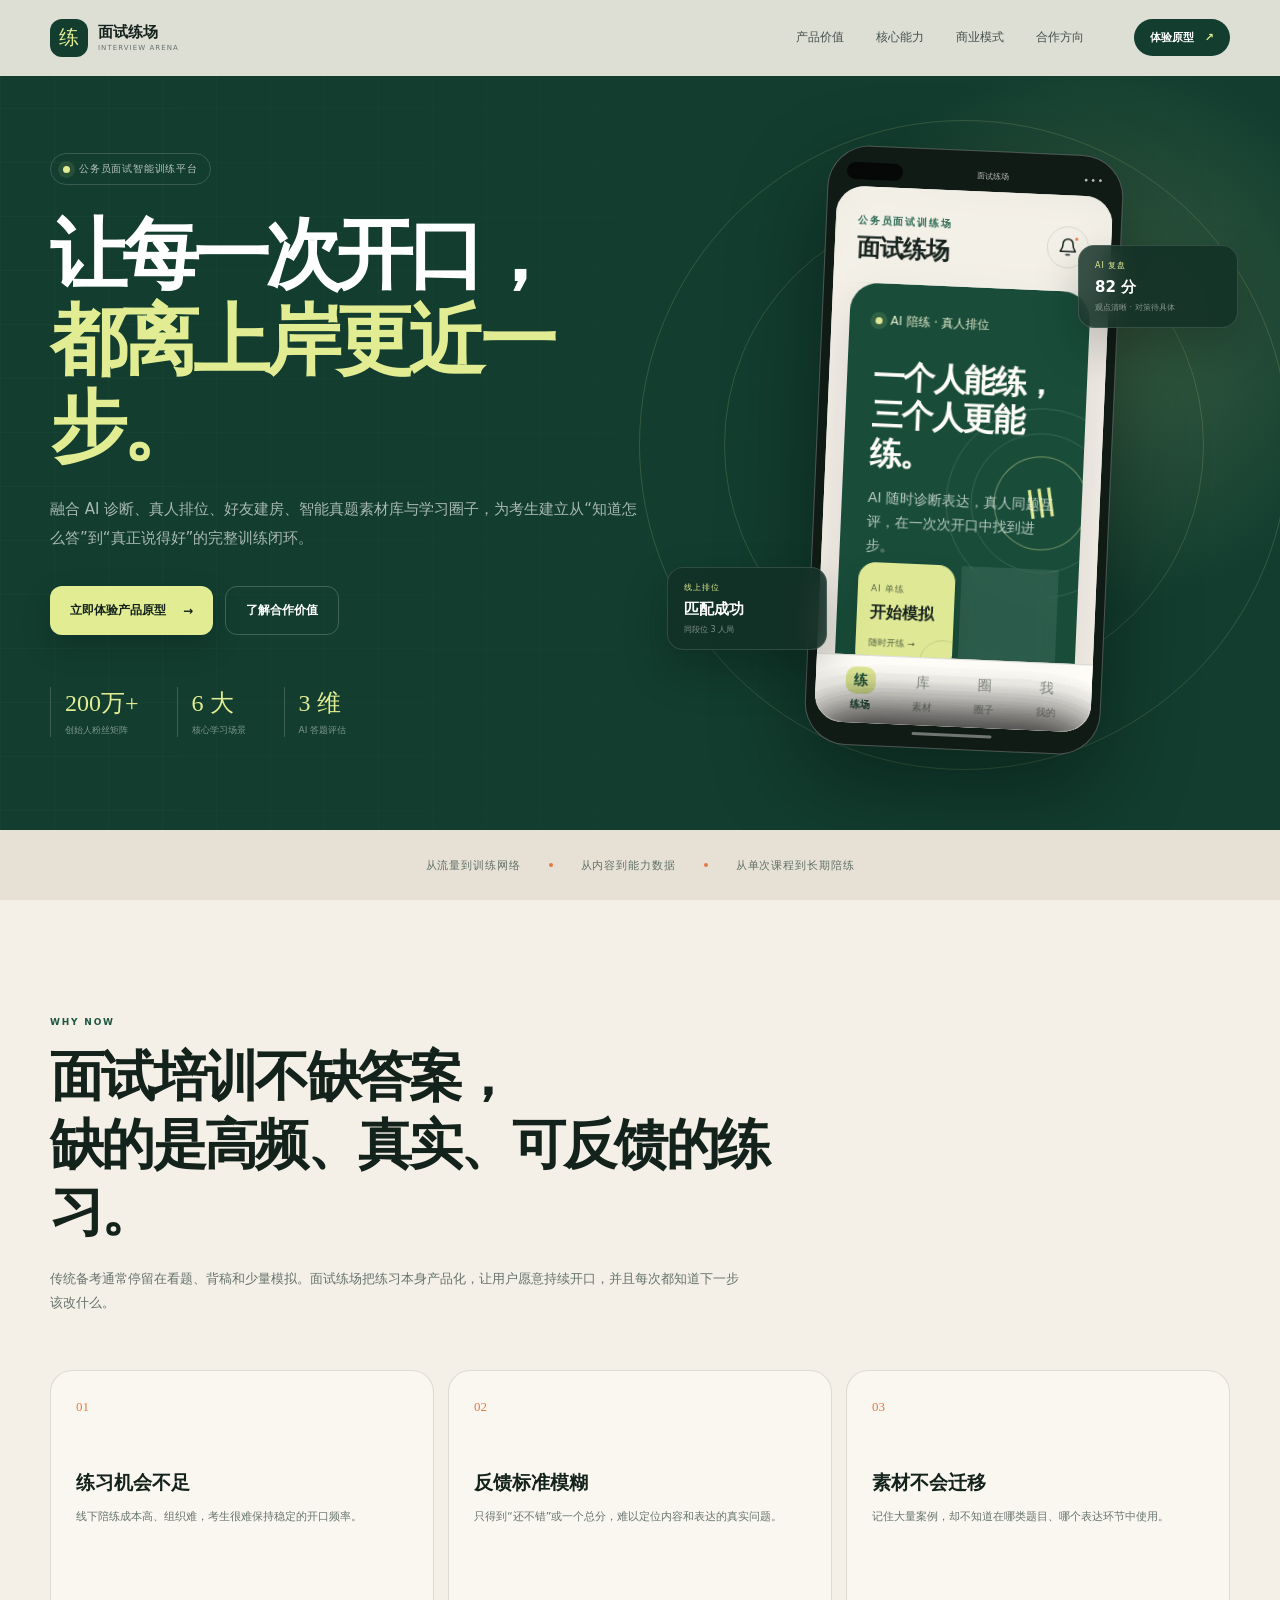
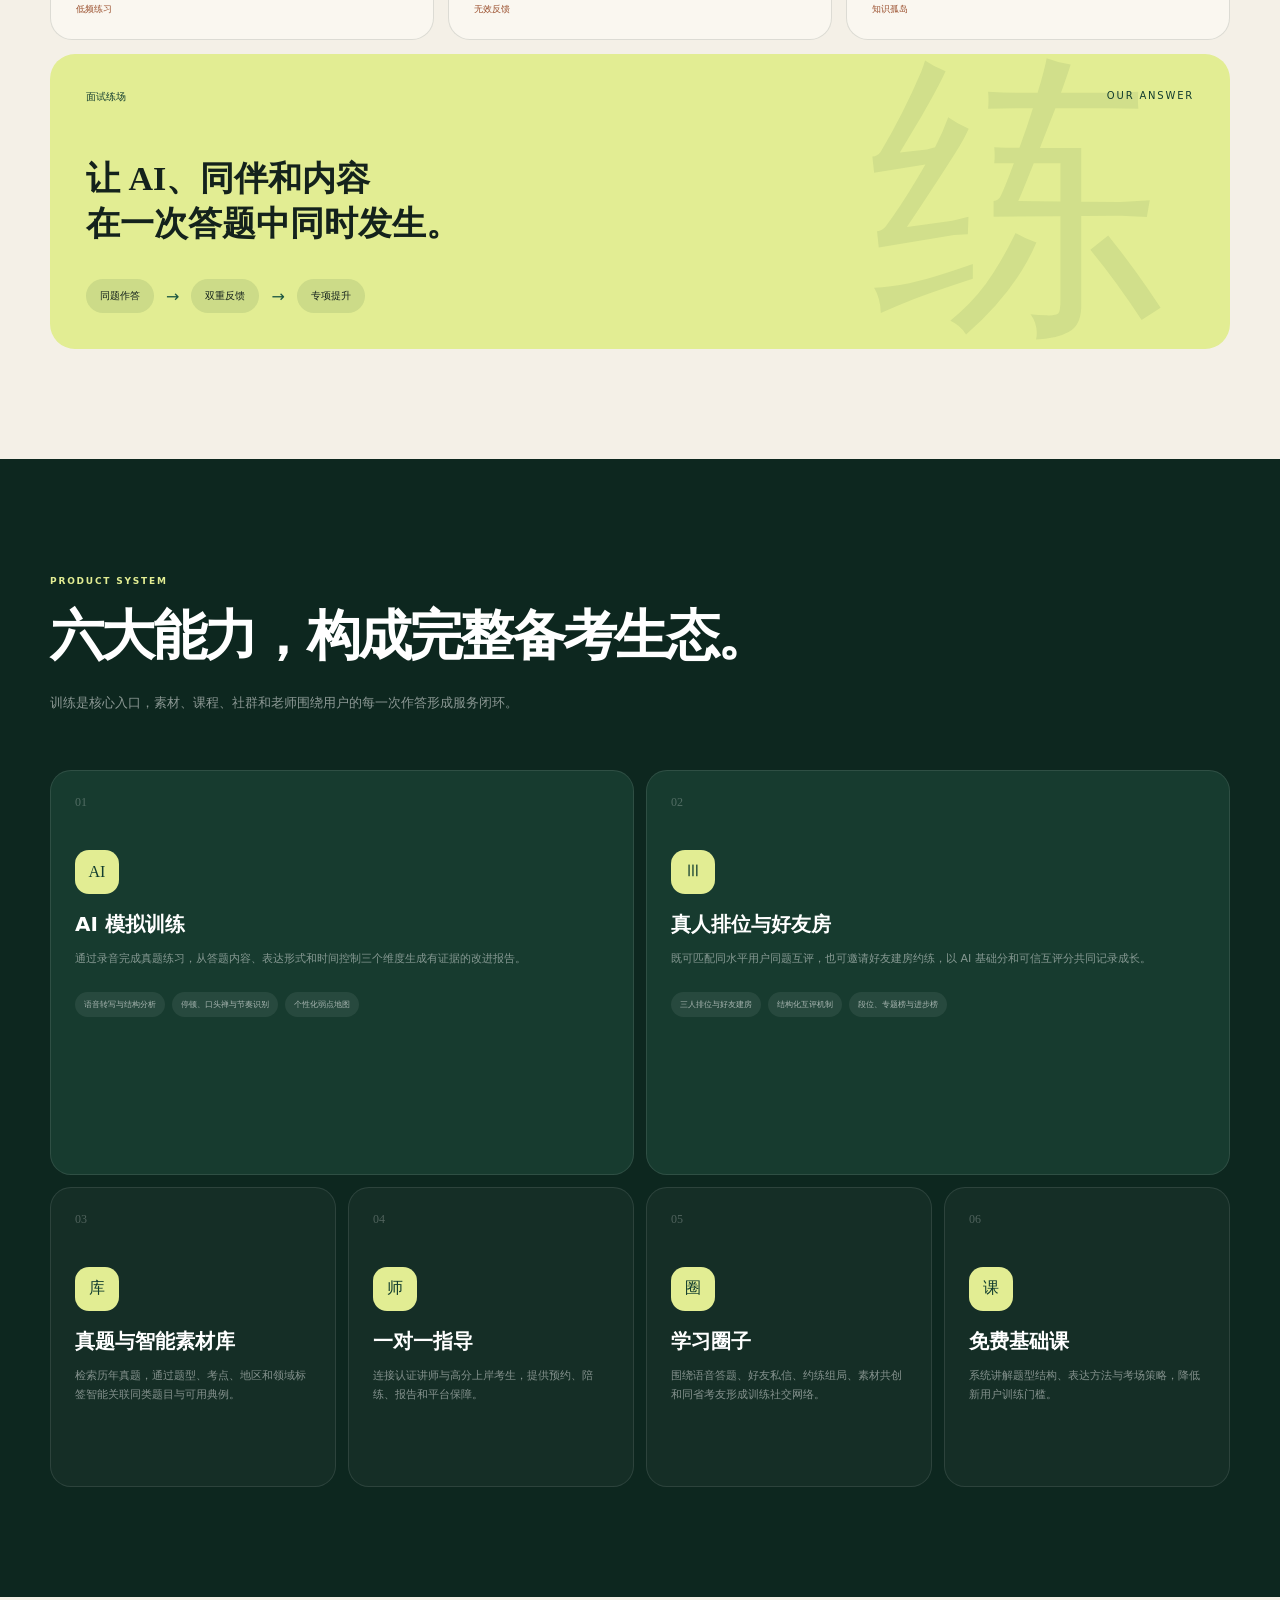
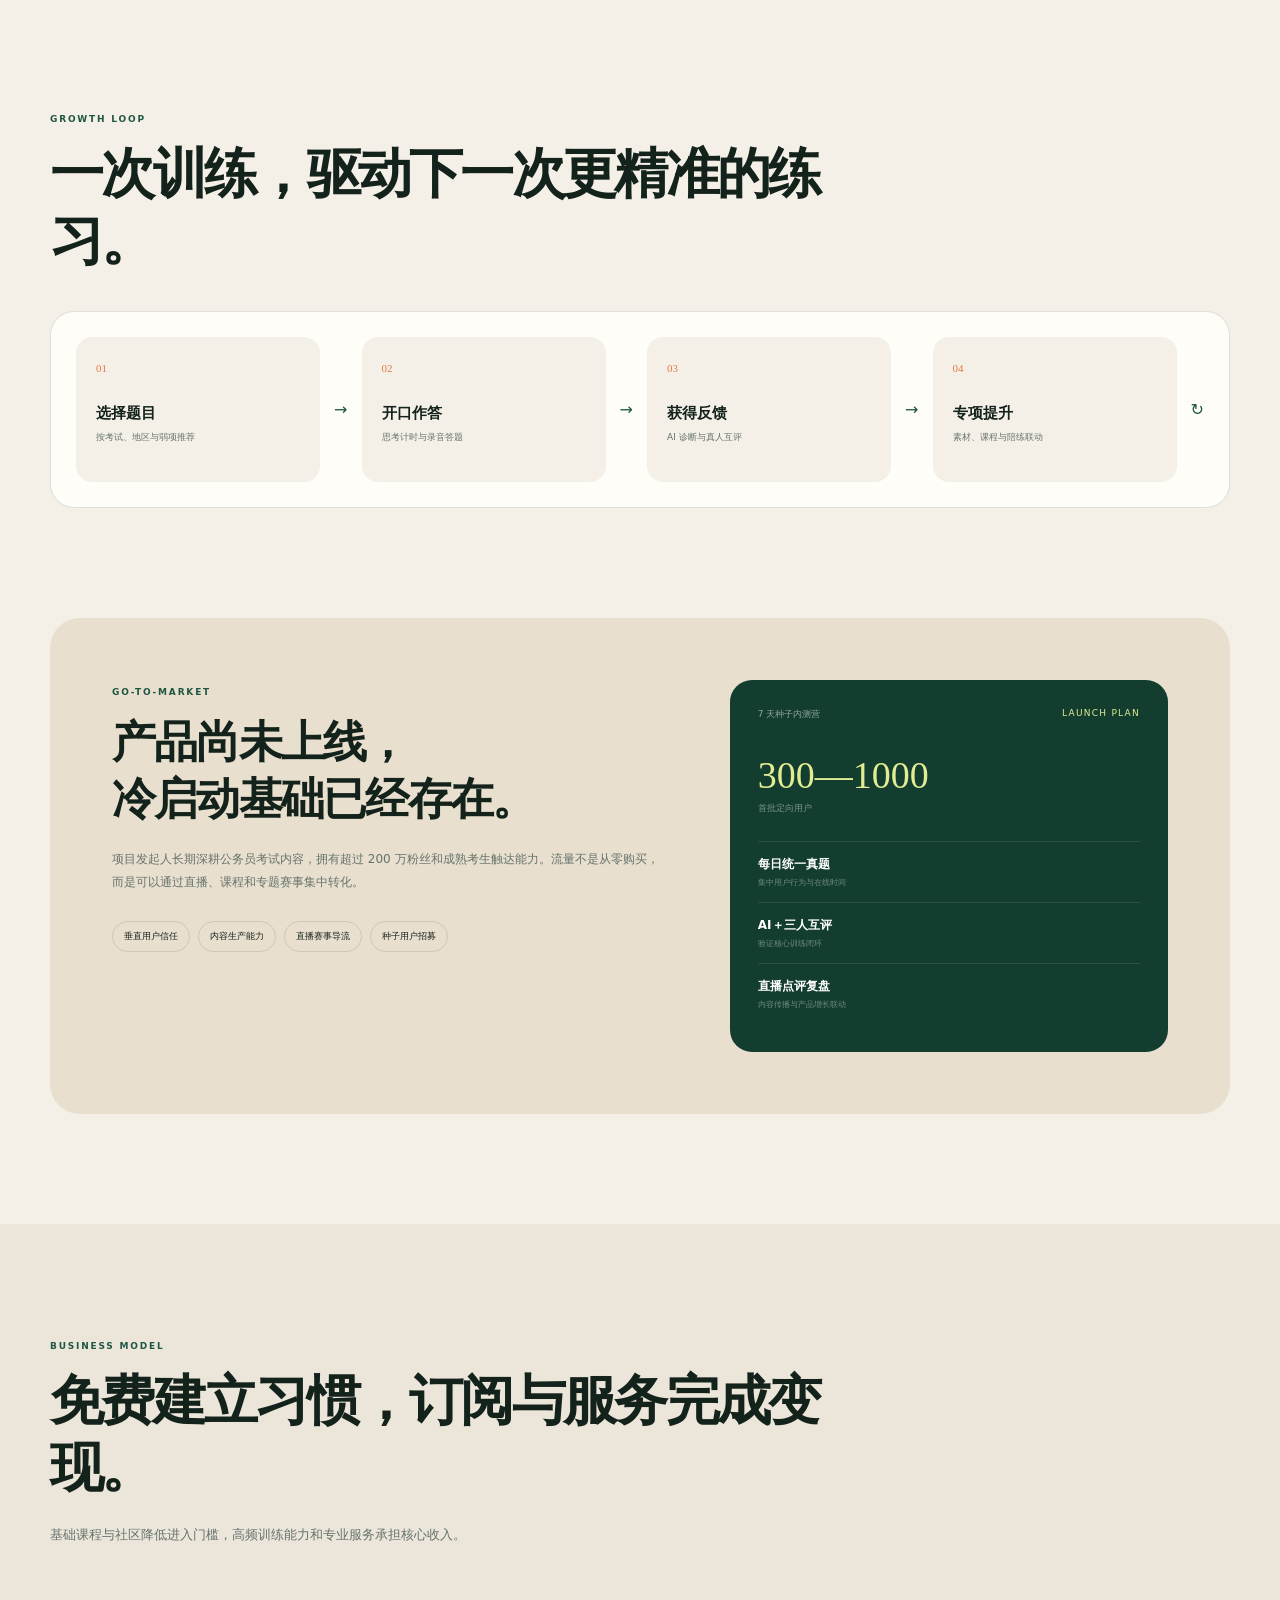
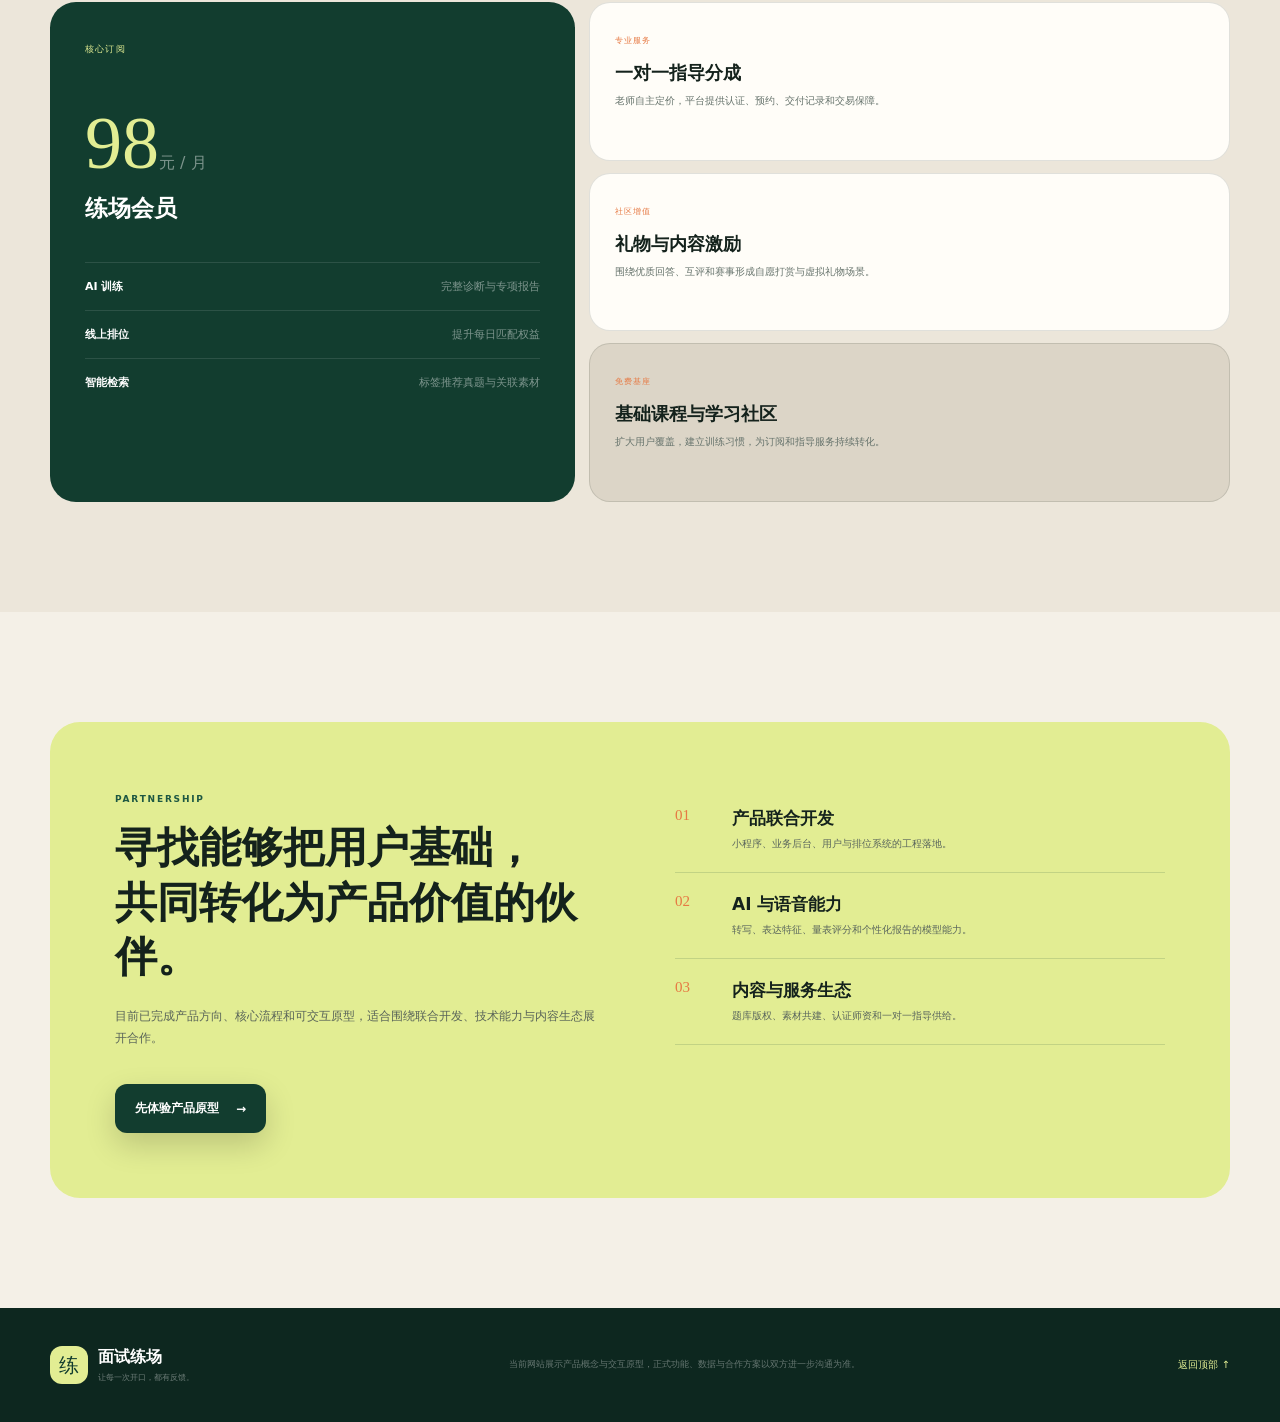
==== index.html @ bfadc597 "Update index.html" ====
<!doctype html>
<html lang="zh-CN">
<head>
  <meta charset="UTF-8" />
  <meta name="viewport" content="width=device-width, initial-scale=1.0" />
  <meta name="theme-color" content="#112e24" />
  <meta name="description" content="面试练场：面向公务员面试考生的 AI 训练、真人排位与知识素材平台。" />
  <title>面试练场 · 公务员面试智能训练平台</title>
  <link rel="stylesheet" href="site.css" />
</head>
<body>
  <header class="site-header">
    <a class="brand" href="#top" aria-label="面试练场首页">
      <span class="brand-mark">练</span>
      <span><strong>面试练场</strong><small>INTERVIEW ARENA</small></span>
    </a>
    <nav id="site-nav">
      <a href="#value">产品价值</a>
      <a href="#features">核心能力</a>
      <a href="#business">商业模式</a>
      <a href="#cooperation">合作方向</a>
    </nav>
    <a class="header-cta" href="demo.html?v=2">体验原型 <span>↗</span></a>
    <button class="menu-button" id="menu-button" aria-label="打开导航" aria-expanded="false"><i></i><i></i></button>
  </header>

  <main id="top">
    <section class="hero">
      <div class="hero-grid"></div>
      <div class="hero-glow"></div>
      <div class="hero-copy reveal">
        <div class="hero-label"><i></i> 公务员面试智能训练平台</div>
        <h1>让每一次开口，<br /><em>都离上岸更近一步。</em></h1>
        <p>融合 AI 诊断、真人排位、好友建房、智能真题素材库与学习圈子，为考生建立从“知道怎么答”到“真正说得好”的完整训练闭环。</p>
        <div class="hero-actions">
          <a class="button primary" href="demo.html?v=2">立即体验产品原型 <span>→</span></a>
          <a class="button secondary" href="#cooperation">了解合作价值</a>
        </div>
        <div class="hero-proof">
          <div><strong>200万+</strong><span>创始人粉丝矩阵</span></div>
          <div><strong>6 大</strong><span>核心学习场景</span></div>
          <div><strong>3 维</strong><span>AI 答题评估</span></div>
        </div>
      </div>

      <div class="hero-product reveal delay-one">
        <div class="orbit orbit-one"></div><div class="orbit orbit-two"></div>
        <div class="phone-shell">
          <div class="phone-top"><i></i><span>面试练场</span><b>•••</b></div>
          <iframe src="demo.html?v=2" title="面试练场产品原型" loading="eager"></iframe>
          <div class="phone-home"></div>
        </div>
        <article class="floating-card ai-card"><span>AI 复盘</span><strong>82 分</strong><small>观点清晰 · 对策待具体</small></article>
        <article class="floating-card rank-card"><span>线上排位</span><strong>匹配成功</strong><small>同段位 3 人局</small></article>
      </div>
    </section>

    <section class="trust-strip">
      <span>从流量到训练网络</span><i></i><span>从内容到能力数据</span><i></i><span>从单次课程到长期陪练</span>
    </section>

    <section class="section value-section" id="value">
      <div class="section-heading reveal">
        <span class="kicker">WHY NOW</span>
        <h2>面试培训不缺答案，<br />缺的是高频、真实、可反馈的练习。</h2>
        <p>传统备考通常停留在看题、背稿和少量模拟。面试练场把练习本身产品化，让用户愿意持续开口，并且每次都知道下一步该改什么。</p>
      </div>
      <div class="value-grid">
        <article class="pain-card reveal"><span>01</span><h3>练习机会不足</h3><p>线下陪练成本高、组织难，考生很难保持稳定的开口频率。</p><i>低频练习</i></article>
        <article class="pain-card reveal delay-one"><span>02</span><h3>反馈标准模糊</h3><p>只得到“还不错”或一个总分，难以定位内容和表达的真实问题。</p><i>无效反馈</i></article>
        <article class="pain-card reveal delay-two"><span>03</span><h3>素材不会迁移</h3><p>记住大量案例，却不知道在哪类题目、哪个表达环节中使用。</p><i>知识孤岛</i></article>
        <article class="solution-card reveal">
          <div class="solution-top"><span>面试练场</span><em>OUR ANSWER</em></div>
          <h3>让 AI、同伴和内容<br />在一次答题中同时发生。</h3>
          <div class="solution-flow"><span>同题作答</span><b>→</b><span>双重反馈</span><b>→</b><span>专项提升</span></div>
        </article>
      </div>
    </section>

    <section class="section feature-section" id="features">
      <div class="section-heading light reveal">
        <span class="kicker">PRODUCT SYSTEM</span>
        <h2>六大能力，构成完整备考生态。</h2>
        <p>训练是核心入口，素材、课程、社群和老师围绕用户的每一次作答形成服务闭环。</p>
      </div>
      <div class="feature-grid">
        <article class="feature-card featured reveal"><div class="feature-number">01</div><div class="feature-icon">AI</div><h3>AI 模拟训练</h3><p>通过录音完成真题练习，从答题内容、表达形式和时间控制三个维度生成有证据的改进报告。</p><ul><li>语音转写与结构分析</li><li>停顿、口头禅与节奏识别</li><li>个性化弱点地图</li></ul></article>
        <article class="feature-card featured reveal delay-one"><div class="feature-number">02</div><div class="feature-icon">Ⅲ</div><h3>真人排位与好友房</h3><p>既可匹配同水平用户同题互评，也可邀请好友建房约练，以 AI 基础分和可信互评分共同记录成长。</p><ul><li>三人排位与好友建房</li><li>结构化互评机制</li><li>段位、专题榜与进步榜</li></ul></article>
        <article class="feature-card reveal"><div class="feature-number">03</div><div class="feature-icon">库</div><h3>真题与智能素材库</h3><p>检索历年真题，通过题型、考点、地区和领域标签智能关联同类题目与可用典例。</p></article>
        <article class="feature-card reveal delay-one"><div class="feature-number">04</div><div class="feature-icon">师</div><h3>一对一指导</h3><p>连接认证讲师与高分上岸考生，提供预约、陪练、报告和平台保障。</p></article>
        <article class="feature-card reveal delay-two"><div class="feature-number">05</div><div class="feature-icon">圈</div><h3>学习圈子</h3><p>围绕语音答题、好友私信、约练组局、素材共创和同省考友形成训练社交网络。</p></article>
        <article class="feature-card reveal delay-three"><div class="feature-number">06</div><div class="feature-icon">课</div><h3>免费基础课</h3><p>系统讲解题型结构、表达方法与考场策略，降低新用户训练门槛。</p></article>
      </div>
    </section>

    <section class="section loop-section">
      <div class="section-heading reveal"><span class="kicker">GROWTH LOOP</span><h2>一次训练，驱动下一次更精准的练习。</h2></div>
      <div class="loop-track reveal">
        <article><span>01</span><strong>选择题目</strong><small>按考试、地区与弱项推荐</small></article><b>→</b>
        <article><span>02</span><strong>开口作答</strong><small>思考计时与录音答题</small></article><b>→</b>
        <article><span>03</span><strong>获得反馈</strong><small>AI 诊断与真人互评</small></article><b>→</b>
        <article><span>04</span><strong>专项提升</strong><small>素材、课程与陪练联动</small></article><b>↻</b>
      </div>
    </section>

    <section class="section advantage-section">
      <div class="advantage-panel">
        <div class="advantage-copy reveal">
          <span class="kicker">GO-TO-MARKET</span>
          <h2>产品尚未上线，<br />冷启动基础已经存在。</h2>
          <p>项目发起人长期深耕公务员考试内容，拥有超过 200 万粉丝和成熟考生触达能力。流量不是从零购买，而是可以通过直播、课程和专题赛事集中转化。</p>
          <div class="advantage-tags"><span>垂直用户信任</span><span>内容生产能力</span><span>直播赛事导流</span><span>种子用户招募</span></div>
        </div>
        <div class="launch-card reveal delay-one">
          <div class="launch-top"><span>7 天种子内测营</span><em>LAUNCH PLAN</em></div>
          <div class="launch-metric"><strong>300—1000</strong><span>首批定向用户</span></div>
          <ol><li><b>每日统一真题</b><small>集中用户行为与在线时间</small></li><li><b>AI＋三人互评</b><small>验证核心训练闭环</small></li><li><b>直播点评复盘</b><small>内容传播与产品增长联动</small></li></ol>
        </div>
      </div>
    </section>

    <section class="section business-section" id="business">
      <div class="section-heading reveal"><span class="kicker">BUSINESS MODEL</span><h2>免费建立习惯，订阅与服务完成变现。</h2><p>基础课程与社区降低进入门槛，高频训练能力和专业服务承担核心收入。</p></div>
      <div class="business-grid">
        <article class="business-main reveal">
          <span class="plan-label">核心订阅</span><div class="price"><strong>98</strong><span>元 / 月</span></div><h3>练场会员</h3>
          <ul><li><b>AI 训练</b><span>完整诊断与专项报告</span></li><li><b>线上排位</b><span>提升每日匹配权益</span></li><li><b>智能检索</b><span>标签推荐真题与关联素材</span></li></ul>
        </article>
        <div class="business-stack">
          <article class="revenue-card reveal delay-one"><span>专业服务</span><h3>一对一指导分成</h3><p>老师自主定价，平台提供认证、预约、交付记录和交易保障。</p></article>
          <article class="revenue-card reveal delay-two"><span>社区增值</span><h3>礼物与内容激励</h3><p>围绕优质回答、互评和赛事形成自愿打赏与虚拟礼物场景。</p></article>
          <article class="revenue-card muted-card reveal delay-three"><span>免费基座</span><h3>基础课程与学习社区</h3><p>扩大用户覆盖，建立训练习惯，为订阅和指导服务持续转化。</p></article>
        </div>
      </div>
    </section>

    <section class="section cooperation-section" id="cooperation">
      <div class="cooperation-panel">
        <div class="cooperation-copy reveal"><span class="kicker">PARTNERSHIP</span><h2>寻找能够把用户基础，<br />共同转化为产品价值的伙伴。</h2><p>目前已完成产品方向、核心流程和可交互原型，适合围绕联合开发、技术能力与内容生态展开合作。</p><a class="button primary dark-button" href="demo.html?v=2">先体验产品原型 <span>→</span></a></div>
        <div class="cooperation-list reveal delay-one">
          <article><span>01</span><div><h3>产品联合开发</h3><p>小程序、业务后台、用户与排位系统的工程落地。</p></div></article>
          <article><span>02</span><div><h3>AI 与语音能力</h3><p>转写、表达特征、量表评分和个性化报告的模型能力。</p></div></article>
          <article><span>03</span><div><h3>内容与服务生态</h3><p>题库版权、素材共建、认证师资和一对一指导供给。</p></div></article>
        </div>
      </div>
    </section>
  </main>

  <footer>
    <div class="footer-brand"><span class="brand-mark">练</span><div><strong>面试练场</strong><small>让每一次开口，都有反馈。</small></div></div>
    <p>当前网站展示产品概念与交互原型，正式功能、数据与合作方案以双方进一步沟通为准。</p>
    <a href="#top">返回顶部 ↑</a>
  </footer>

  <script src="site.js"></script>
</body>
</html>
---- site.css ----
:root {
  --ink: #14221c;
  --green: #123d2f;
  --green-2: #1d5742;
  --deep: #0d271f;
  --lime: #e2ed93;
  --paper: #f4f0e7;
  --white: #fffdf8;
  --orange: #e67943;
  --muted: #66736c;
  --line: rgba(20,34,28,.13);
  --max: 1180px;
  font-family: "PingFang SC", "Microsoft YaHei", system-ui, -apple-system, sans-serif;
  color: var(--ink);
  background: var(--paper);
}
* { box-sizing: border-box; }
html { scroll-behavior: smooth; }
body { margin: 0; overflow-x: hidden; background: var(--paper); }
a { color: inherit; text-decoration: none; }
.site-header { height: 76px; padding: 0 max(28px, calc((100vw - var(--max))/2)); display: flex; align-items: center; gap: 50px; position: fixed; inset: 0 0 auto; z-index: 50; background: rgba(244,240,231,.9); border-bottom: 1px solid transparent; backdrop-filter: blur(18px); transition: .3s; }
.site-header.scrolled { border-color: var(--line); box-shadow: 0 8px 35px rgba(30,43,36,.06); }
.brand { display: flex; align-items: center; gap: 10px; margin-right: auto; }
.brand-mark { width: 38px; height: 38px; display: grid; place-items: center; flex: none; border-radius: 12px; background: var(--green); color: var(--lime); font: 20px "STSong", serif; }
.brand strong, .brand small { display: block; }.brand strong { font-size: 15px; }.brand small { margin-top: 2px; font-size: 7px; letter-spacing: .15em; color: var(--muted); }
nav { display: flex; gap: 32px; } nav a { font-size: 12px; color: #45534c; transition: .2s; } nav a:hover { color: var(--green-2); }
.header-cta { border-radius: 99px; padding: 11px 16px; background: var(--green); color: white; font-size: 11px; font-weight: 700; }.header-cta span { padding-left: 7px; color: var(--lime); }
.menu-button { display: none; border: 0; background: transparent; }

.hero { min-height: 780px; padding: 150px max(28px, calc((100vw - var(--max))/2)) 90px; display: grid; grid-template-columns: 1.06fr .94fr; gap: 50px; align-items: center; position: relative; overflow: hidden; background: var(--green); color: white; }
.hero-grid { position: absolute; inset: 0; opacity: .08; background-image: linear-gradient(rgba(255,255,255,.3) 1px,transparent 1px),linear-gradient(90deg,rgba(255,255,255,.3) 1px,transparent 1px); background-size: 54px 54px; mask-image: linear-gradient(to right,black,transparent 80%); }
.hero-glow { position: absolute; width: 600px; height: 600px; right: -120px; top: 30px; border-radius: 50%; background: radial-gradient(circle,rgba(226,237,147,.19),transparent 66%); }
.hero-copy { position: relative; z-index: 2; }.hero-label { display: inline-flex; align-items: center; gap: 9px; padding: 8px 12px; border: 1px solid rgba(255,255,255,.16); border-radius: 99px; color: rgba(255,255,255,.7); font-size: 10px; letter-spacing: .08em; }.hero-label i { width: 7px; height: 7px; border-radius: 50%; background: var(--lime); box-shadow: 0 0 0 5px rgba(226,237,147,.1); }
.hero h1 { margin: 28px 0 24px; font: 700 clamp(48px,6vw,78px)/1.12 "STSong","SimSun",serif; letter-spacing: -.07em; }.hero h1 em { color: var(--lime); font-style: normal; }.hero-copy>p { max-width: 620px; margin: 0; color: rgba(255,255,255,.64); font-size: 15px; line-height: 1.9; }
.hero-actions { display: flex; gap: 12px; margin-top: 34px; }.button { display: inline-flex; align-items: center; justify-content: center; min-height: 49px; padding: 0 20px; border-radius: 12px; font-size: 12px; font-weight: 800; transition: .25s; }.button.primary { background: var(--lime); color: var(--ink); box-shadow: 0 12px 30px rgba(0,0,0,.17); }.button.primary:hover { transform: translateY(-2px); box-shadow: 0 16px 34px rgba(0,0,0,.23); }.button.primary span { padding-left: 17px; }.button.secondary { border: 1px solid rgba(255,255,255,.2); color: white; }.button.secondary:hover { background: rgba(255,255,255,.08); }
.hero-proof { display: flex; gap: 38px; margin-top: 52px; }.hero-proof div { padding-left: 14px; border-left: 1px solid rgba(255,255,255,.18); }.hero-proof strong,.hero-proof span { display: block; }.hero-proof strong { font: 24px Georgia,serif; color: var(--lime); }.hero-proof span { margin-top: 5px; font-size: 9px; color: rgba(255,255,255,.46); }
.hero-product { height: 590px; position: relative; display: grid; place-items: center; }.phone-shell { width: 296px; height: 600px; padding: 9px; border: 1px solid rgba(255,255,255,.26); border-radius: 42px; background: #101b16; box-shadow: 0 35px 90px rgba(0,0,0,.38); position: relative; z-index: 3; transform: rotate(2.5deg); }.phone-top { height: 31px; padding: 0 9px; display: flex; align-items: center; justify-content: space-between; color: rgba(255,255,255,.7); font-size: 8px; }.phone-top i { width: 56px; height: 17px; border-radius: 99px; background: #050807; }.phone-top b { letter-spacing: 2px; }.phone-shell iframe { width: 100%; height: 536px; display: block; border: 0; border-radius: 28px; background: var(--paper); }.phone-home { width: 80px; height: 3px; border-radius: 9px; background: rgba(255,255,255,.4); margin: 7px auto 0; }.orbit { position: absolute; border: 1px solid rgba(226,237,147,.16); border-radius: 50%; }.orbit-one { width: 480px; height: 480px; }.orbit-two { width: 650px; height: 650px; }.floating-card { position: absolute; z-index: 5; width: 160px; padding: 14px 16px; border: 1px solid rgba(255,255,255,.13); border-radius: 16px; background: rgba(19,48,38,.83); box-shadow: 0 20px 45px rgba(0,0,0,.22); backdrop-filter: blur(14px); }.floating-card span,.floating-card strong,.floating-card small { display: block; }.floating-card span { color: var(--lime); font-size: 8px; letter-spacing: .12em; }.floating-card strong { margin: 7px 0 5px; font-size: 15px; }.floating-card small { color: rgba(255,255,255,.47); font-size: 8px; }.ai-card { right: -8px; top: 95px; }.rank-card { left: -32px; bottom: 90px; }
.trust-strip { min-height: 70px; padding: 20px; display: flex; align-items: center; justify-content: center; gap: 28px; color: #607067; background: #e7e1d5; font-size: 11px; letter-spacing: .08em; }.trust-strip i { width: 4px; height: 4px; border-radius: 50%; background: var(--orange); }

.section { padding: 110px max(28px, calc((100vw - var(--max))/2)); }.section-heading { max-width: 780px; margin-bottom: 55px; }.section-heading .kicker,.kicker { color: var(--green-2); font-size: 9px; letter-spacing: .2em; font-weight: 900; }.section-heading h2 { margin: 15px 0 20px; font: 700 clamp(34px,4.5vw,54px)/1.25 "STSong","SimSun",serif; letter-spacing: -.05em; }.section-heading p { max-width: 700px; margin: 0; color: var(--muted); font-size: 13px; line-height: 1.85; }
.value-grid { display: grid; grid-template-columns: repeat(3,1fr); gap: 14px; }.pain-card { min-height: 270px; padding: 25px; border: 1px solid var(--line); border-radius: 22px; background: rgba(255,253,248,.55); position: relative; }.pain-card>span { color: var(--orange); font: 13px Georgia,serif; }.pain-card h3 { margin: 55px 0 10px; font-size: 19px; }.pain-card p { color: var(--muted); font-size: 11px; line-height: 1.75; }.pain-card i { position: absolute; left: 25px; bottom: 23px; color: #9a4f2d; font-size: 9px; font-style: normal; }.solution-card { grid-column: 1/-1; min-height: 280px; padding: 36px; overflow: hidden; border-radius: 25px; background: var(--lime); position: relative; }.solution-card:after { content:"练"; position:absolute; right:60px; top:-55px; color:rgba(18,61,47,.08); font:300px "STSong",serif; }.solution-top { display: flex; justify-content: space-between; color: var(--green); font-size: 10px; }.solution-top em { font-style: normal; letter-spacing: .18em; }.solution-card h3 { margin: 52px 0 32px; font: 700 34px/1.35 "STSong",serif; }.solution-flow { display: flex; align-items: center; gap: 12px; position: relative; z-index: 2; }.solution-flow span { padding: 10px 14px; border-radius: 99px; background: rgba(18,61,47,.1); font-size: 10px; }.solution-flow b { font-weight: 400; color: var(--green-2); }
.feature-section { background: var(--deep); color: white; }.section-heading.light .kicker { color: var(--lime); }.section-heading.light p { color: rgba(255,255,255,.52); }.feature-grid { display: grid; grid-template-columns: repeat(4,1fr); gap: 12px; }.feature-card { min-height: 300px; padding: 24px; border: 1px solid rgba(255,255,255,.1); border-radius: 21px; background: rgba(255,255,255,.035); position: relative; }.feature-card.featured { min-height: 405px; grid-column: span 2; background: #173b2f; }.feature-number { color: rgba(255,255,255,.25); font: 12px Georgia,serif; }.feature-icon { width: 44px; height: 44px; margin-top: 40px; display: grid; place-items: center; border-radius: 14px; background: var(--lime); color: var(--green); font: 16px Georgia,"STSong",serif; }.feature-card h3 { margin: 17px 0 10px; font-size: 20px; }.feature-card p { color: rgba(255,255,255,.48); font-size: 11px; line-height: 1.75; }.feature-card ul { padding: 0; margin: 24px 0 0; list-style: none; display: flex; flex-wrap: wrap; gap: 7px; }.feature-card li { padding: 7px 9px; border-radius: 99px; background: rgba(255,255,255,.07); color: rgba(255,255,255,.6); font-size: 8px; }
.loop-section .section-heading { margin-bottom: 35px; }.loop-track { display: grid; grid-template-columns: 1fr auto 1fr auto 1fr auto 1fr auto; align-items: center; gap: 14px; padding: 25px; border-radius: 24px; background: var(--white); border: 1px solid var(--line); }.loop-track article { min-height: 145px; padding: 20px; border-radius: 16px; background: var(--paper); }.loop-track article span { color: var(--orange); font: 11px Georgia,serif; }.loop-track strong,.loop-track small { display: block; }.loop-track strong { margin: 28px 0 8px; font-size: 15px; }.loop-track small { color: var(--muted); font-size: 9px; }.loop-track>b { color: var(--green-2); font-weight: 400; }
.advantage-section { padding-top: 0; }.advantage-panel { display: grid; grid-template-columns: 1.12fr .88fr; gap: 60px; padding: 62px; border-radius: 30px; background: #e8dfce; }.advantage-copy h2 { margin: 15px 0 20px; font: 700 44px/1.3 "STSong",serif; letter-spacing: -.04em; }.advantage-copy>p { color: var(--muted); font-size: 12px; line-height: 1.9; }.advantage-tags { display: flex; flex-wrap: wrap; gap: 8px; margin-top: 27px; }.advantage-tags span { padding: 8px 11px; border: 1px solid rgba(20,34,28,.12); border-radius: 99px; font-size: 9px; }.launch-card { padding: 28px; border-radius: 22px; background: var(--green); color: white; }.launch-top { display: flex; justify-content: space-between; color: rgba(255,255,255,.55); font-size: 9px; }.launch-top em { color: var(--lime); font-style: normal; letter-spacing: .14em; }.launch-metric { margin: 32px 0 26px; }.launch-metric strong,.launch-metric span { display: block; }.launch-metric strong { font: 38px Georgia,serif; color: var(--lime); }.launch-metric span { margin-top: 5px; color: rgba(255,255,255,.45); font-size: 9px; }.launch-card ol { padding: 0; margin: 0; list-style: none; }.launch-card li { display: grid; grid-template-columns: 1fr; padding: 14px 0; border-top: 1px solid rgba(255,255,255,.1); }.launch-card b { font-size: 12px; }.launch-card small { margin-top: 4px; color: rgba(255,255,255,.4); font-size: 8px; }
.business-section { background: #ece6da; }.business-grid { display: grid; grid-template-columns: .9fr 1.1fr; gap: 14px; }.business-main { min-height: 500px; padding: 35px; border-radius: 26px; background: var(--green); color: white; }.plan-label { color: var(--lime); font-size: 9px; letter-spacing: .13em; }.price { margin: 45px 0 7px; }.price strong { font: 74px Georgia,serif; color: var(--lime); }.price span { color: rgba(255,255,255,.45); }.business-main h3 { margin: 0 0 38px; font-size: 23px; }.business-main ul { padding: 0; margin: 0; list-style: none; }.business-main li { display: flex; justify-content: space-between; padding: 16px 0; border-top: 1px solid rgba(255,255,255,.11); font-size: 11px; }.business-main li span { color: rgba(255,255,255,.45); }.business-stack { display: grid; gap: 12px; }.revenue-card { min-height: 155px; padding: 25px; border-radius: 21px; background: var(--white); border: 1px solid var(--line); }.revenue-card>span { color: var(--orange); font-size: 8px; letter-spacing: .13em; }.revenue-card h3 { margin: 14px 0 7px; font-size: 18px; }.revenue-card p { margin: 0; color: var(--muted); font-size: 10px; line-height: 1.7; }.muted-card { background: #dcd5c7; }
.cooperation-section { background: var(--paper); }.cooperation-panel { display: grid; grid-template-columns: 1fr 1fr; gap: 70px; padding: 65px; border-radius: 30px; background: var(--lime); }.cooperation-copy h2 { margin: 15px 0 20px; font: 700 42px/1.3 "STSong",serif; }.cooperation-copy p { color: #596459; font-size: 12px; line-height: 1.85; }.dark-button { margin-top: 23px; background: var(--green)!important; color: white!important; }.cooperation-list article { display: grid; grid-template-columns: 42px 1fr; gap: 15px; padding: 20px 0; border-bottom: 1px solid rgba(18,61,47,.15); }.cooperation-list article>span { color: var(--orange); font: 15px Georgia,serif; }.cooperation-list h3 { margin: 0 0 6px; font-size: 17px; }.cooperation-list p { margin: 0; color: #5a665d; font-size: 10px; line-height: 1.6; }
footer { padding: 38px max(28px, calc((100vw - var(--max))/2)); display: grid; grid-template-columns: 1fr 1.5fr auto; gap: 40px; align-items: center; background: var(--deep); color: white; }.footer-brand { display: flex; gap: 10px; align-items: center; }.footer-brand strong,.footer-brand small { display: block; }.footer-brand small { margin-top: 4px; color: rgba(255,255,255,.4); font-size: 8px; }.footer-brand .brand-mark { background: var(--lime); color: var(--green); }.footer-brand+ p { color: rgba(255,255,255,.36); font-size: 9px; line-height: 1.7; }.footer-brand~a { color: var(--lime); font-size: 10px; }
.reveal { opacity: 0; transform: translateY(22px); transition: opacity .7s ease, transform .7s ease; }.reveal.visible { opacity: 1; transform: none; }.delay-one { transition-delay: .1s; }.delay-two { transition-delay: .2s; }.delay-three { transition-delay: .3s; }
@media (max-width: 980px) { nav { position: fixed; top: 76px; left: 18px; right: 18px; padding: 20px; border-radius: 18px; flex-direction: column; background: var(--white); box-shadow: 0 18px 50px rgba(0,0,0,.14); opacity: 0; visibility: hidden; transform: translateY(-8px); transition: .25s; } nav.open { opacity: 1; visibility: visible; transform: none; }.header-cta { margin-left: auto; }.menu-button { width: 38px; height: 38px; display: grid; place-items: center; gap: 5px; }.menu-button i { width: 19px; height: 1px; background: var(--ink); }.hero { grid-template-columns: 1fr; text-align: center; }.hero-copy>p { margin-inline: auto; }.hero-actions,.hero-proof { justify-content: center; }.hero-product { margin-top: 20px; }.value-grid { grid-template-columns: 1fr 1fr; }.solution-card { grid-column: 1/-1; }.feature-grid { grid-template-columns: 1fr 1fr; }.advantage-panel,.business-grid,.cooperation-panel { grid-template-columns: 1fr; }.loop-track { grid-template-columns: 1fr 1fr; }.loop-track>b { display: none; } footer { grid-template-columns: 1fr; text-align: center; }.footer-brand { justify-content: center; } }
@media (max-width: 640px) { .site-header { height: 66px; padding-inline: 16px; }.header-cta { display: none; } nav { top: 68px; }.hero { padding: 118px 19px 70px; min-height: auto; }.hero h1 { font-size: 43px; }.hero-copy>p { font-size: 13px; }.hero-actions { flex-direction: column; }.hero-proof { gap: 16px; justify-content: space-between; }.hero-proof div { padding-left: 9px; text-align: left; }.hero-product { height: 540px; transform: scale(.86); margin: -25px 0 -50px; }.floating-card { display: none; }.trust-strip { flex-wrap: wrap; gap: 12px; font-size: 9px; }.section { padding: 76px 18px; }.section-heading { margin-bottom: 35px; }.section-heading h2 { font-size: 34px; }.value-grid,.feature-grid { grid-template-columns: 1fr; }.pain-card { min-height: 230px; }.solution-card { padding: 25px; }.solution-card h3 { font-size: 27px; }.solution-card:after { display:none; }.solution-flow { flex-wrap: wrap; }.feature-card.featured { grid-column: span 1; }.loop-track { grid-template-columns: 1fr; }.advantage-panel,.cooperation-panel { padding: 29px; gap: 38px; }.advantage-copy h2,.cooperation-copy h2 { font-size: 32px; }.business-main { min-height: 450px; padding: 28px; }.business-main li { gap: 10px; }.business-main li span { text-align: right; }.cooperation-section { padding-inline: 12px; } }
@media (prefers-reduced-motion: reduce) { * { scroll-behavior: auto!important; }.reveal { opacity: 1; transform: none; transition: none; } }
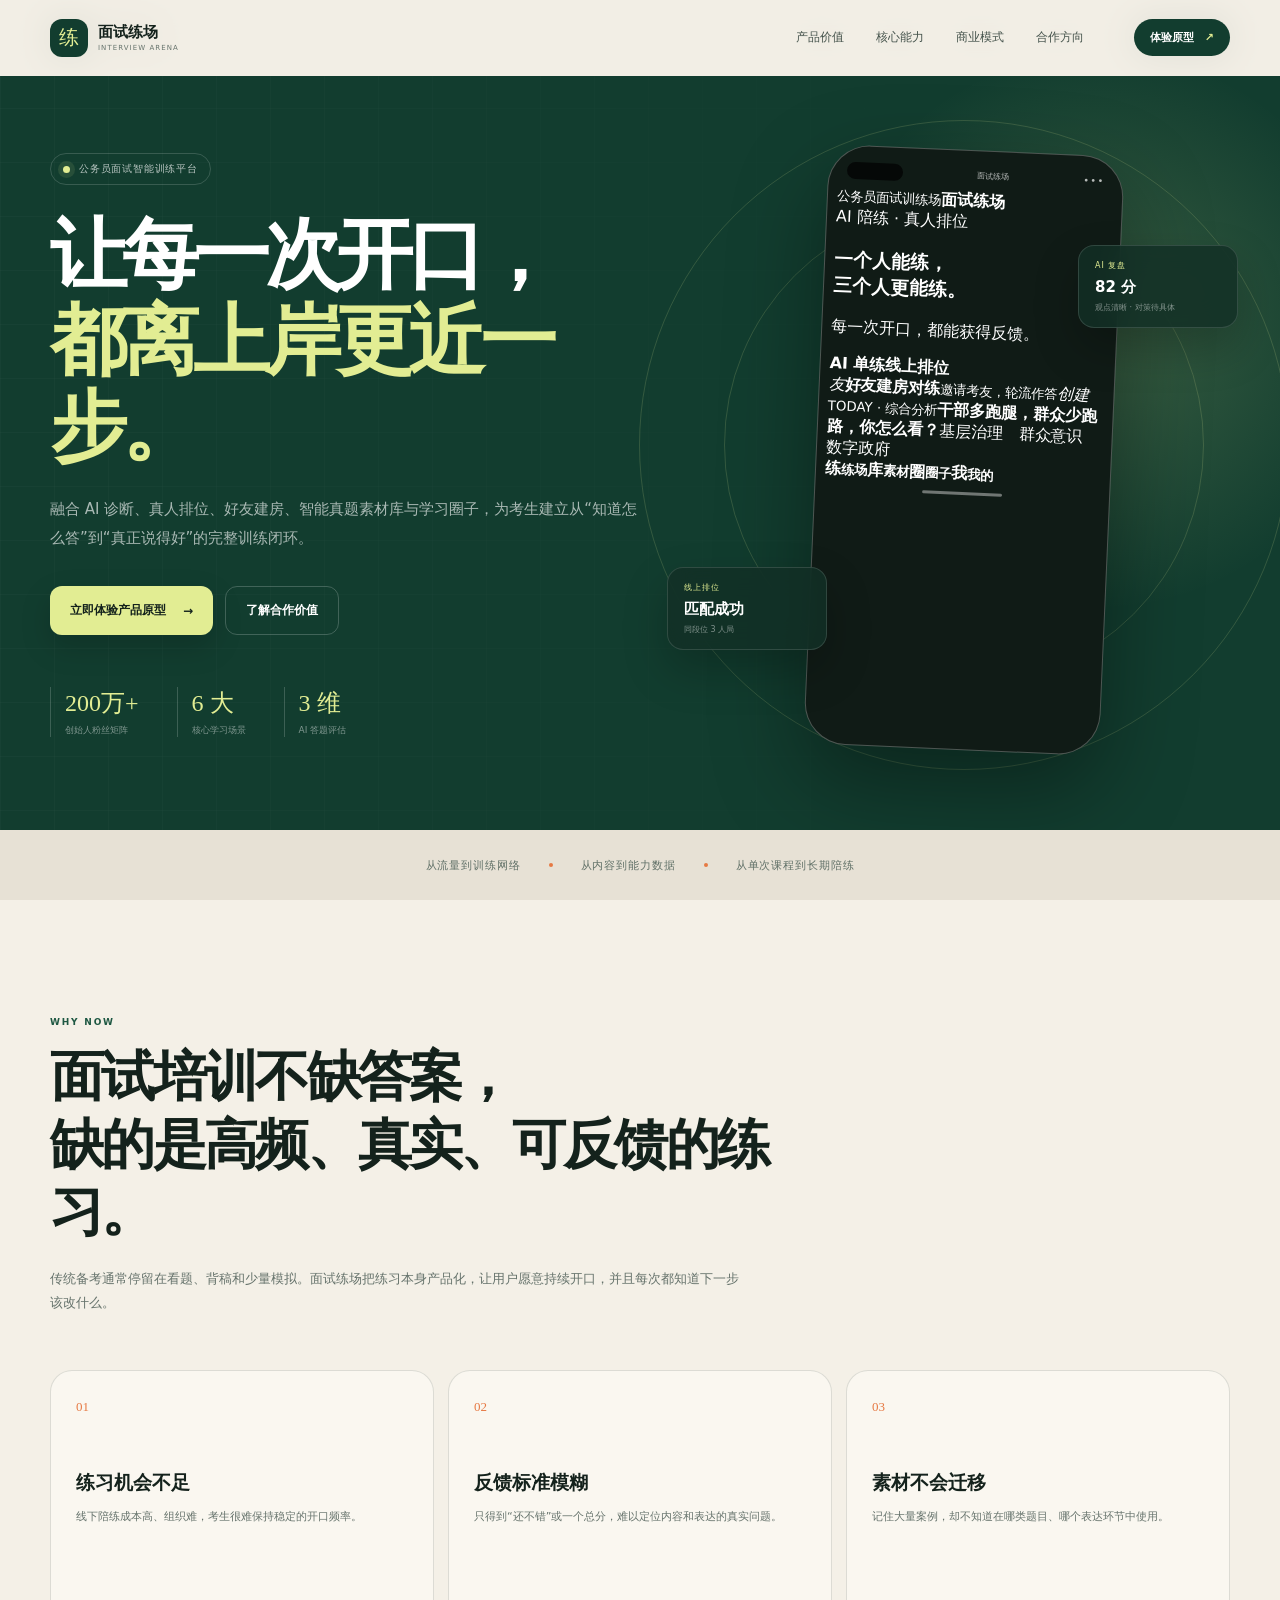
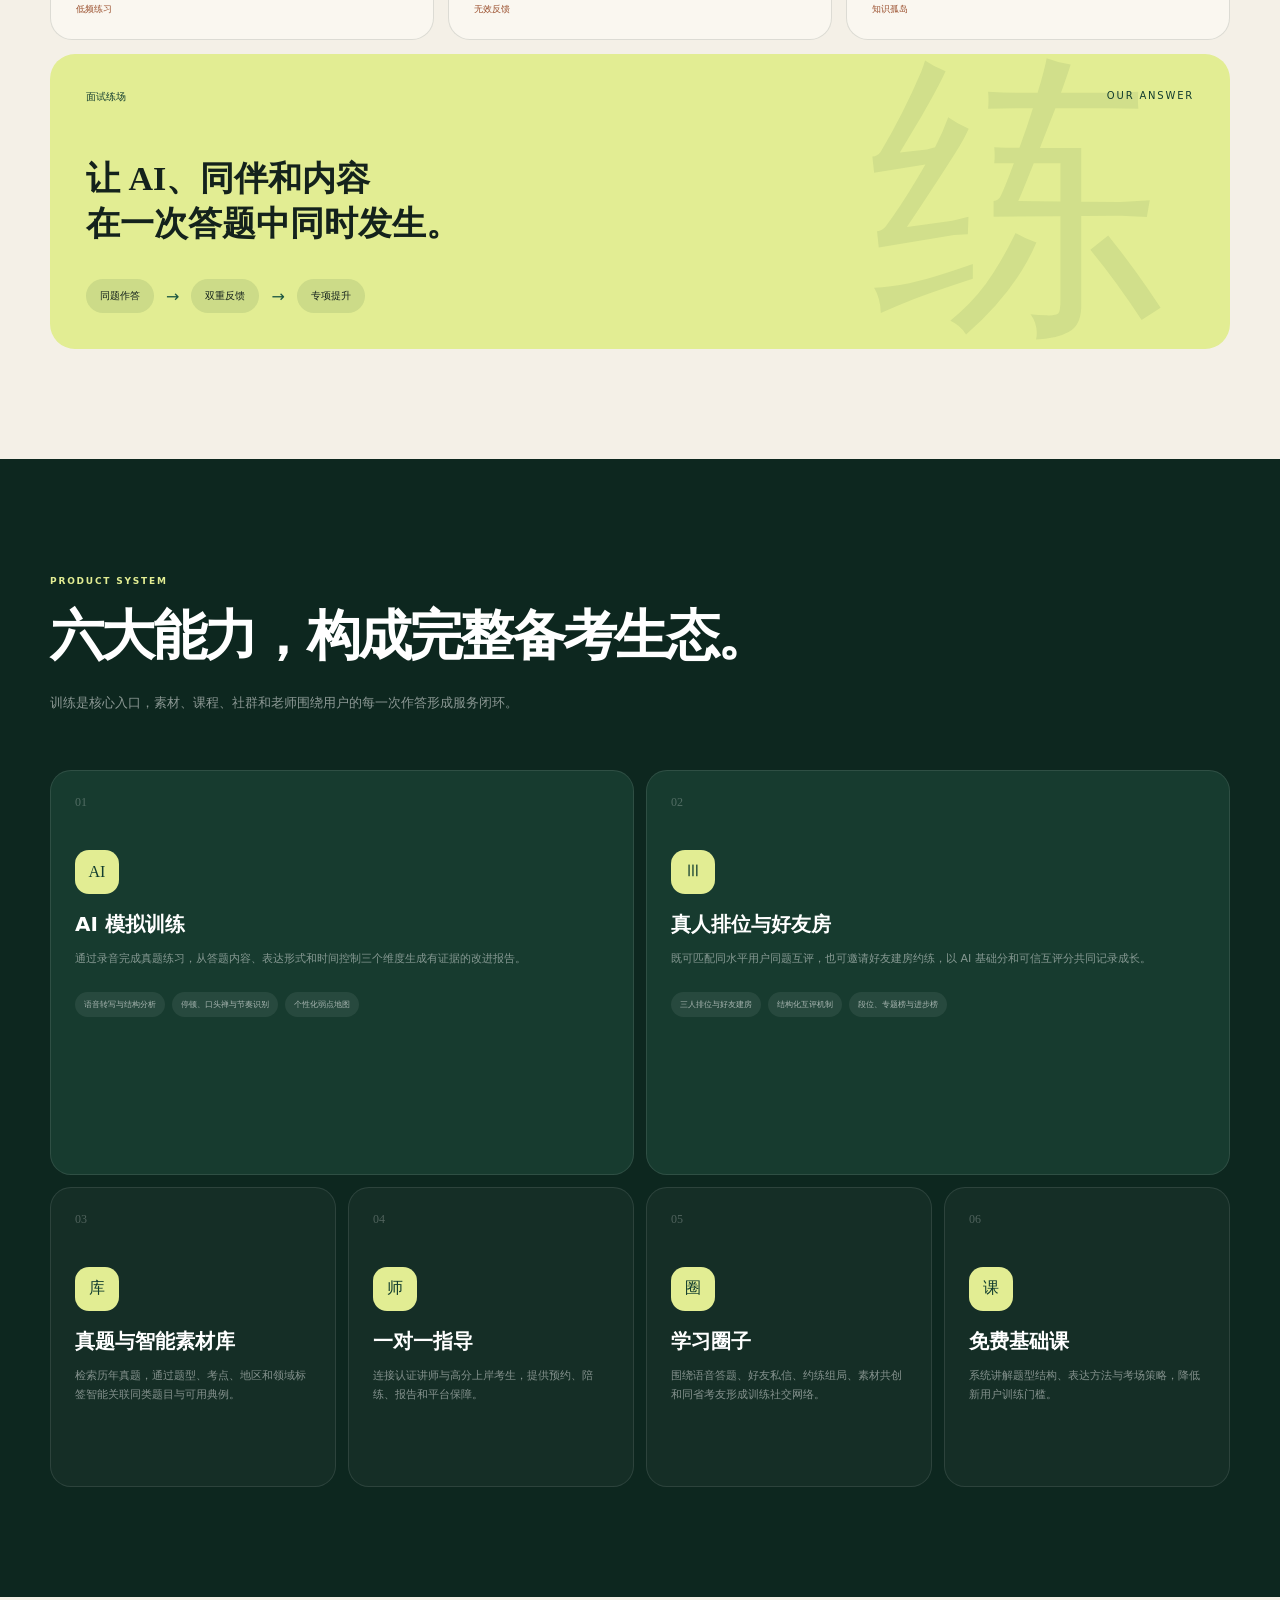
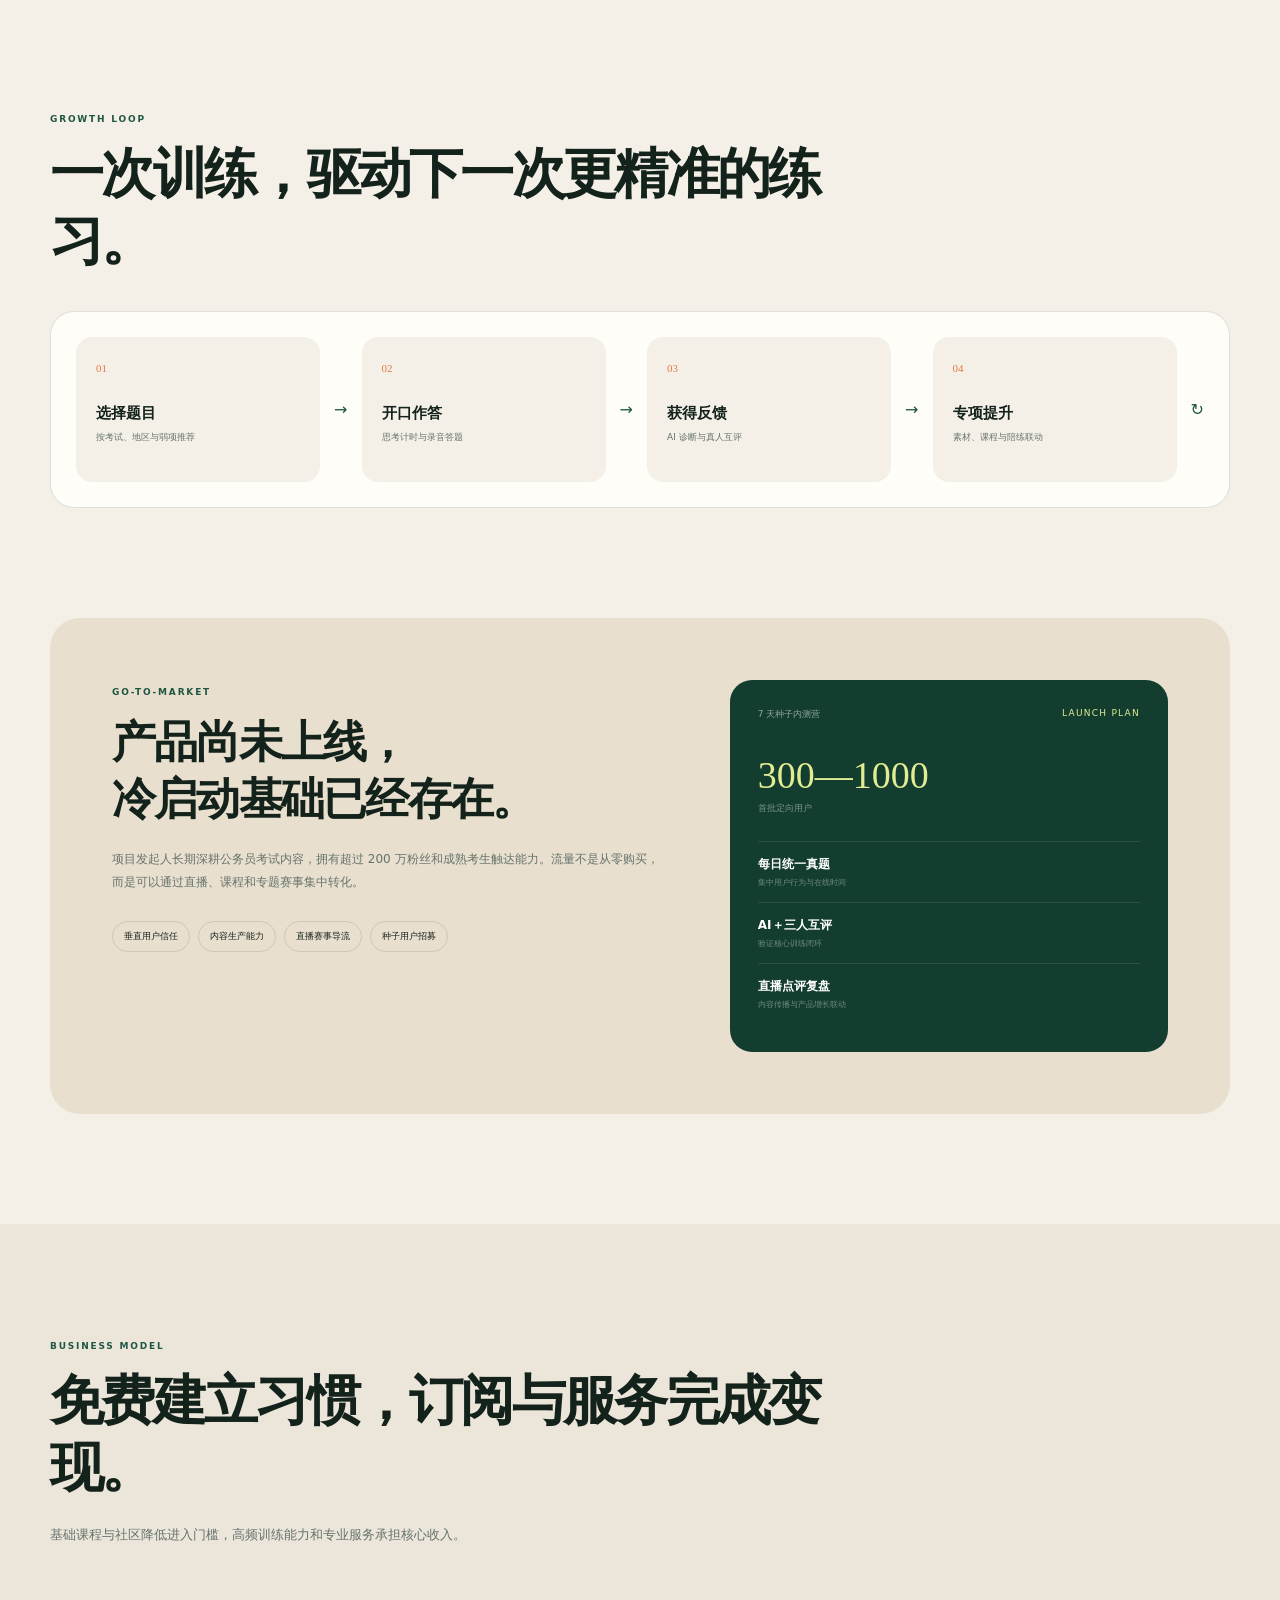
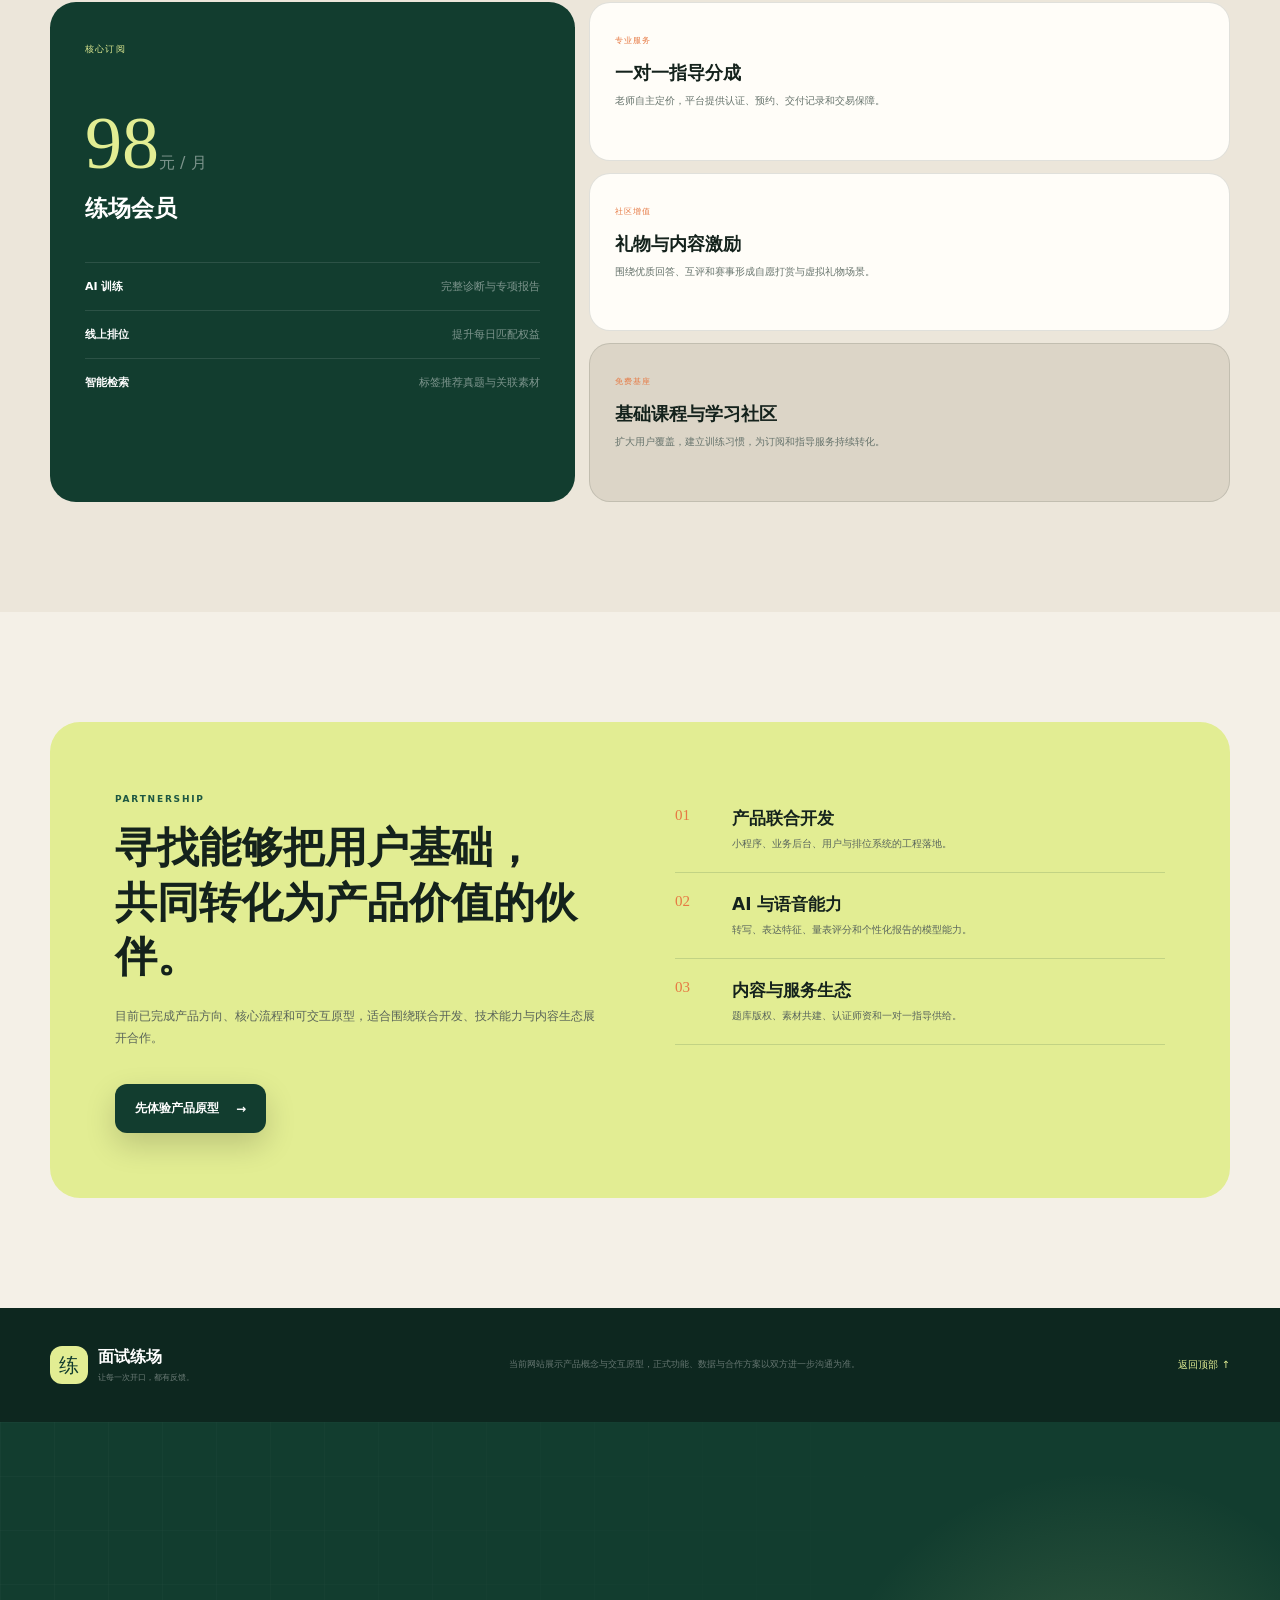
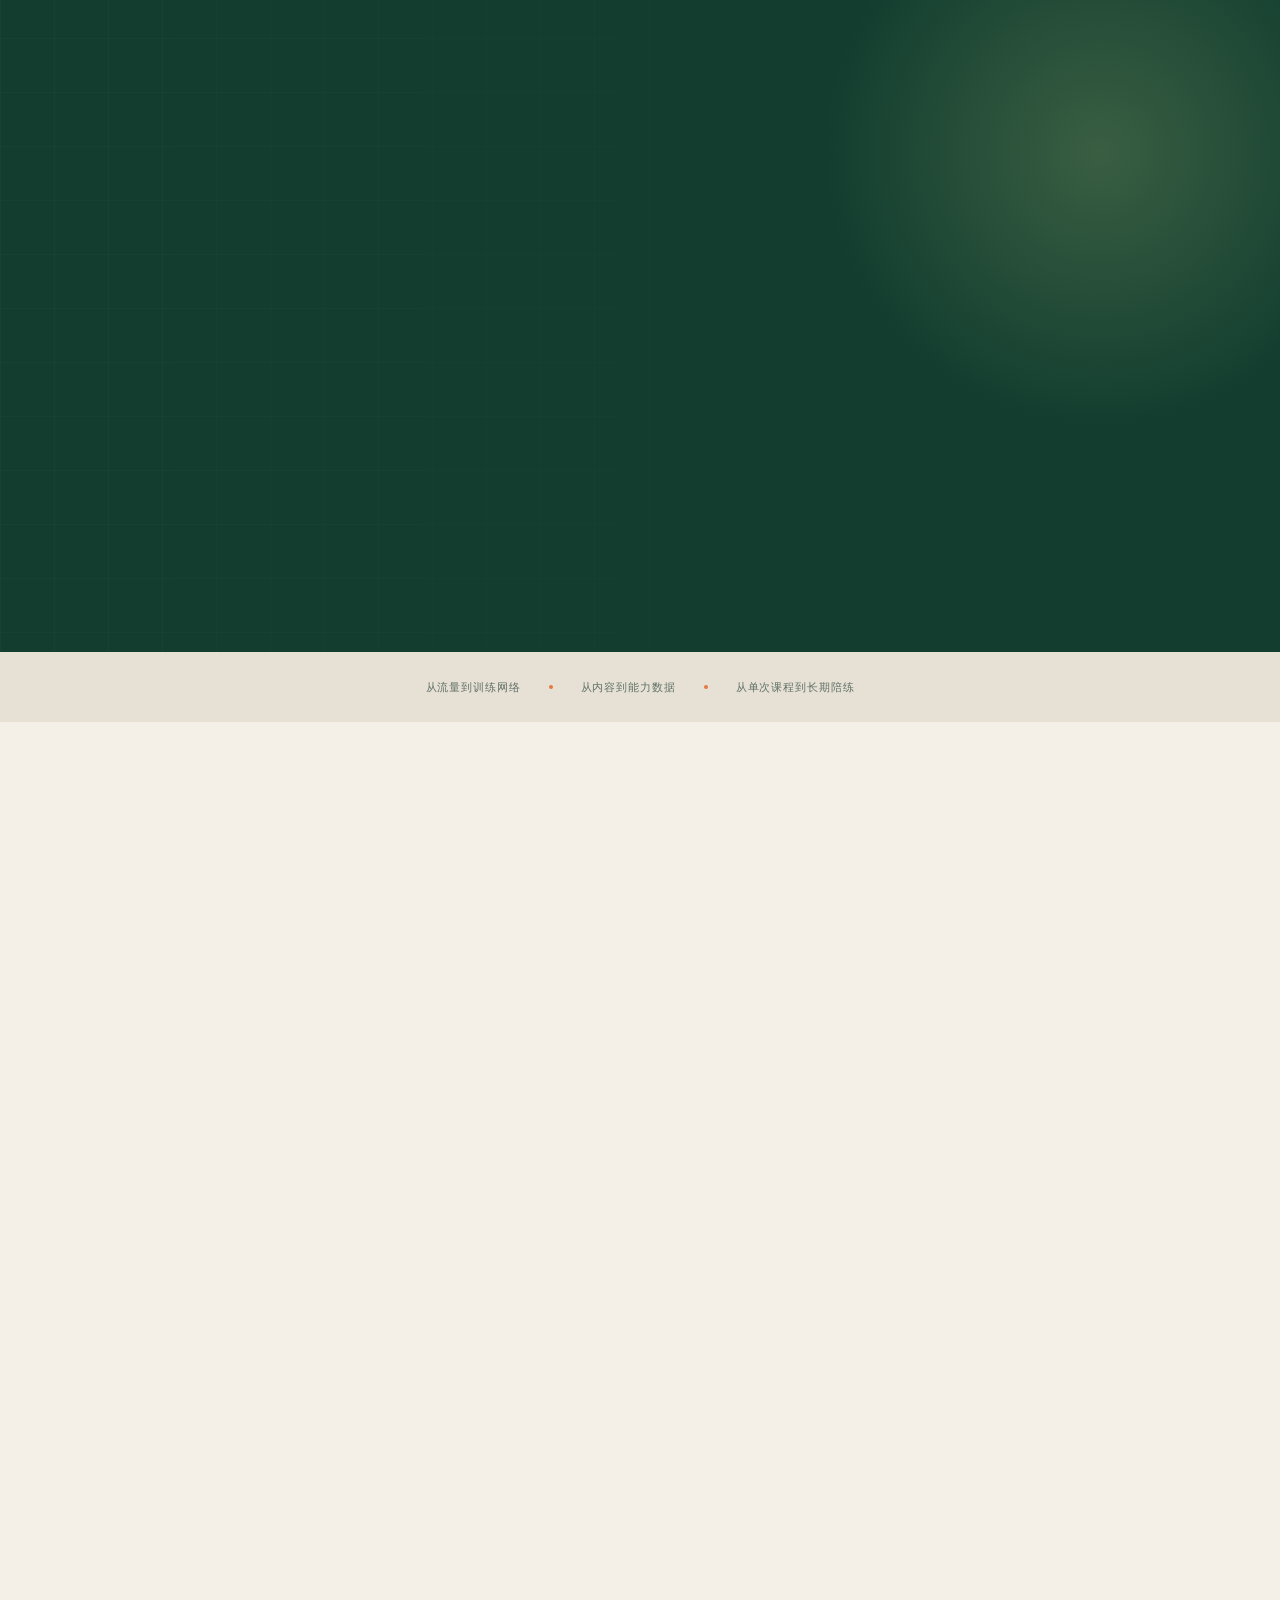
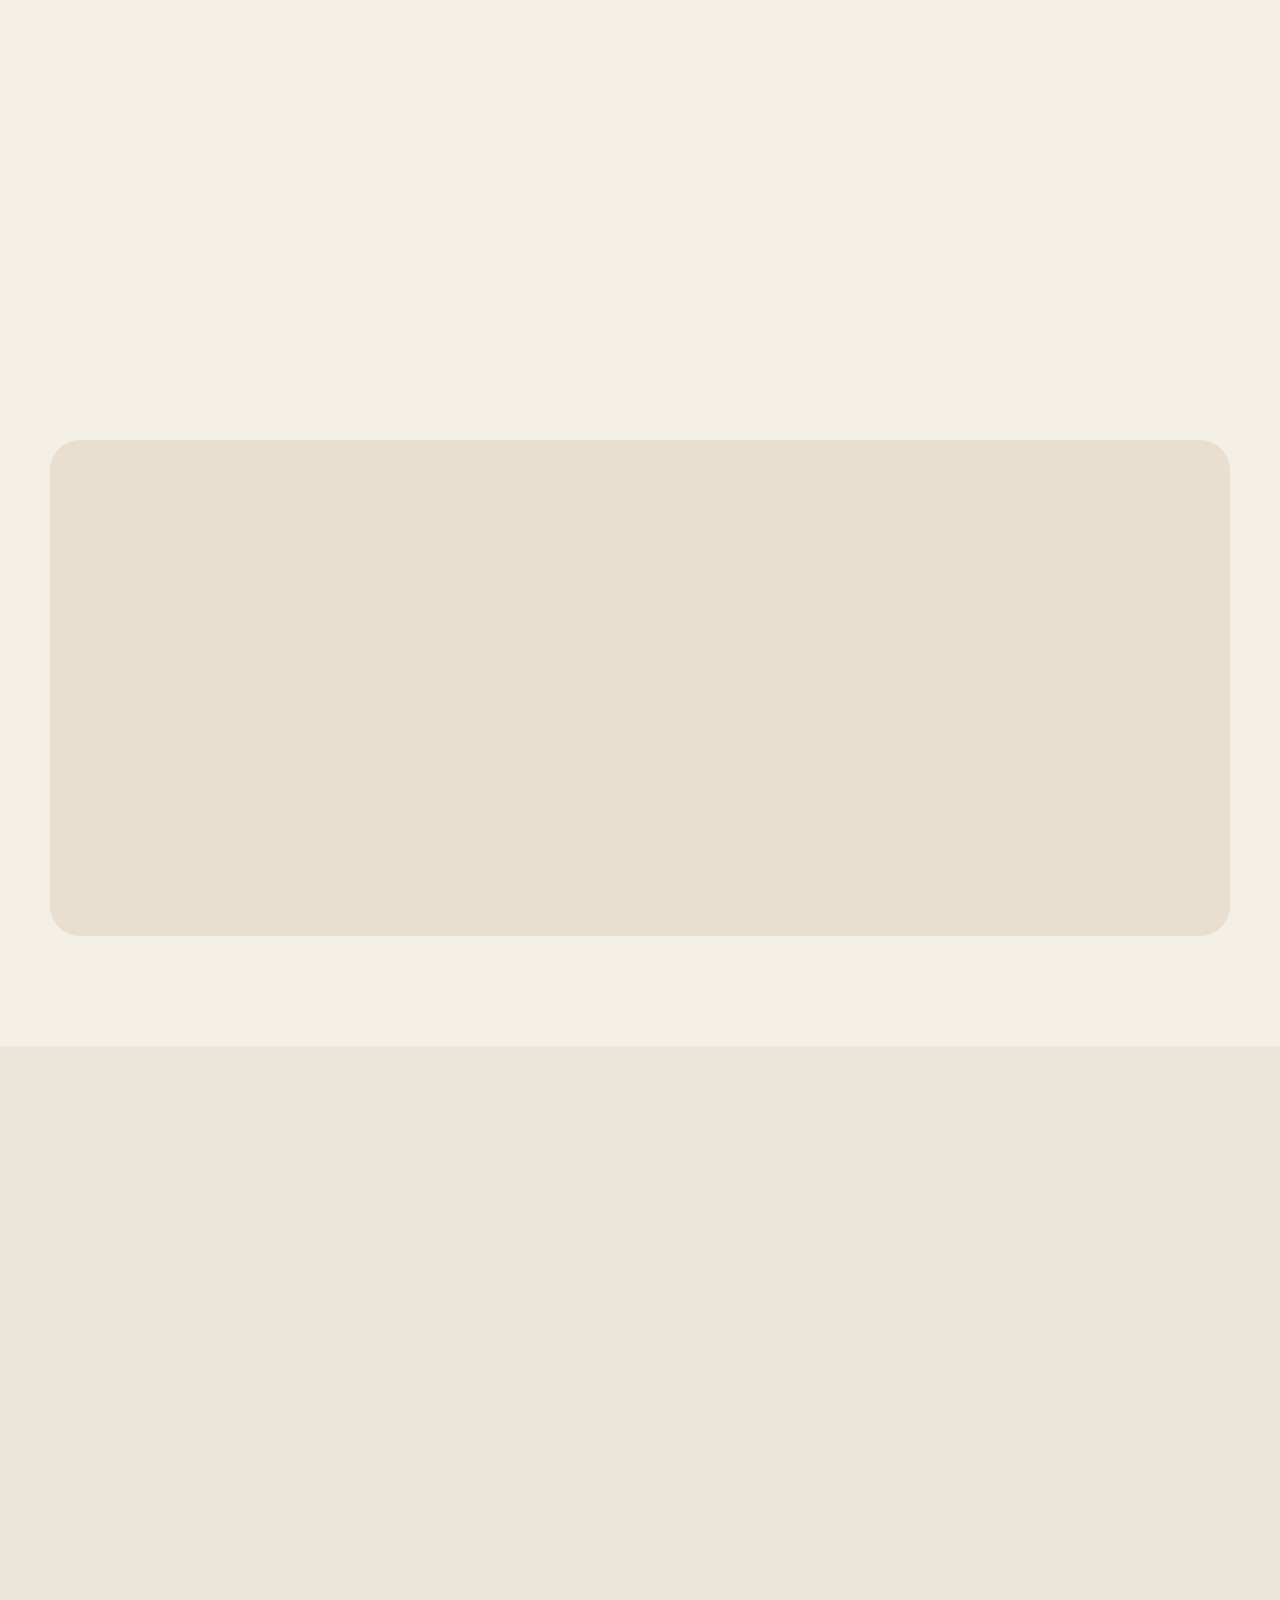
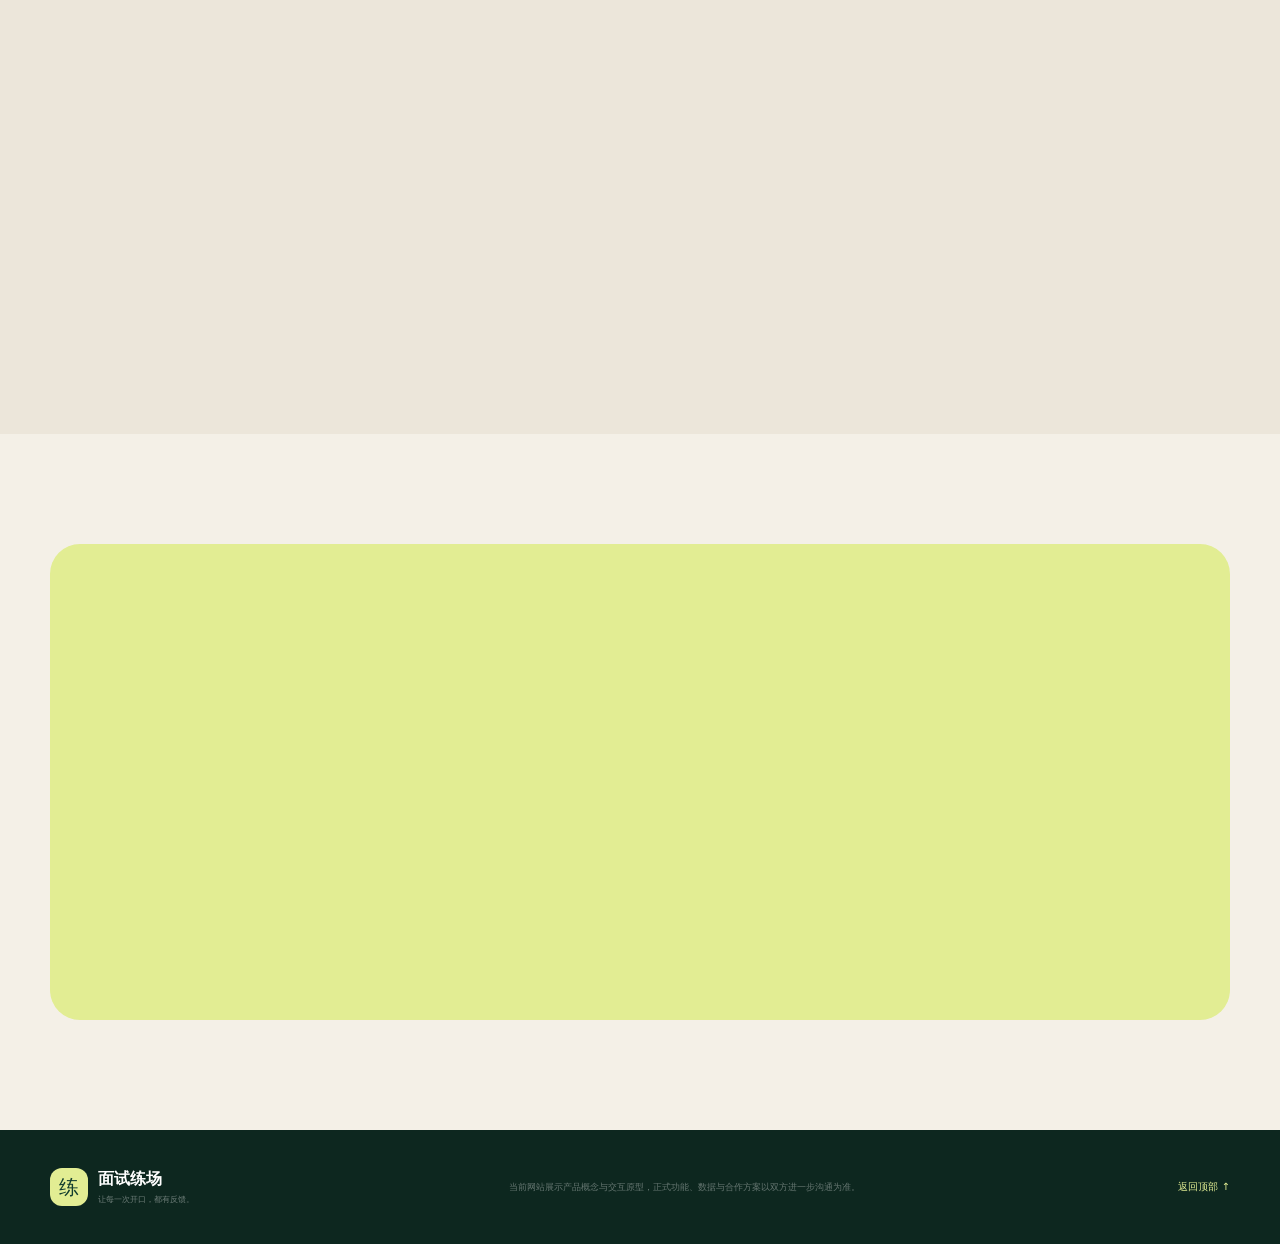
==== commit 5f104a8c: "Update index.html" ====
--- a/index.html
+++ b/index.html
@@ -47,7 +47,13 @@
         <div class="orbit orbit-one"></div><div class="orbit orbit-two"></div>
         <div class="phone-shell">
           <div class="phone-top"><i></i><span>面试练场</span><b>•••</b></div>
-          <iframe src="demo.html?v=2" title="面试练场产品原型" loading="eager"></iframe>
+          <div class="phone-preview" aria-label="面试练场静态界面预览">
+            <div class="preview-header"><small>公务员面试训练场</small><strong>面试练场</strong></div>
+            <div class="preview-hero"><span>AI 陪练 · 真人排位</span><h3>一个人能练，<br />三个人更能练。</h3><p>每一次开口，都能获得反馈。</p><div><b>AI 单练</b><b>线上排位</b></div></div>
+            <div class="preview-friend"><i>友</i><span><strong>好友建房对练</strong><small>邀请考友，轮流作答</small></span><em>创建</em></div>
+            <div class="preview-question"><small>TODAY · 综合分析</small><strong>干部多跑腿，群众少跑路，你怎么看？</strong><span>基层治理　群众意识　数字政府</span></div>
+            <div class="preview-nav"><b>练<small>练场</small></b><b>库<small>素材</small></b><b>圈<small>圈子</small></b><b>我<small>我的</small></b></div>
+          </div>
           <div class="phone-home"></div>
         </div>
         <article class="floating-card ai-card"><span>AI 复盘</span><strong>82 分</strong><small>观点清晰 · 对策待具体</small></article>
@@ -155,3 +161,160 @@
   <script src="site.js"></script>
 </body>
 </html>
+<!doctype html>
+<html lang="zh-CN">
+<head>
+  <meta charset="UTF-8" />
+  <meta name="viewport" content="width=device-width, initial-scale=1.0" />
+  <meta name="theme-color" content="#112e24" />
+  <meta name="description" content="面试练场：面向公务员面试考生的 AI 训练、真人排位与知识素材平台。" />
+  <title>面试练场 · 公务员面试智能训练平台</title>
+  <link rel="stylesheet" href="site.css" />
+</head>
+<body>
+  <header class="site-header">
+    <a class="brand" href="#top" aria-label="面试练场首页">
+      <span class="brand-mark">练</span>
+      <span><strong>面试练场</strong><small>INTERVIEW ARENA</small></span>
+    </a>
+    <nav id="site-nav">
+      <a href="#value">产品价值</a>
+      <a href="#features">核心能力</a>
+      <a href="#business">商业模式</a>
+      <a href="#cooperation">合作方向</a>
+    </nav>
+    <a class="header-cta" href="demo.html?v=2">体验原型 <span>↗</span></a>
+    <button class="menu-button" id="menu-button" aria-label="打开导航" aria-expanded="false"><i></i><i></i></button>
+  </header>
+
+  <main id="top">
+    <section class="hero">
+      <div class="hero-grid"></div>
+      <div class="hero-glow"></div>
+      <div class="hero-copy reveal">
+        <div class="hero-label"><i></i> 公务员面试智能训练平台</div>
+        <h1>让每一次开口，<br /><em>都离上岸更近一步。</em></h1>
+        <p>融合 AI 诊断、真人排位、好友建房、智能真题素材库与学习圈子，为考生建立从“知道怎么答”到“真正说得好”的完整训练闭环。</p>
+        <div class="hero-actions">
+          <a class="button primary" href="demo.html?v=2">立即体验产品原型 <span>→</span></a>
+          <a class="button secondary" href="#cooperation">了解合作价值</a>
+        </div>
+        <div class="hero-proof">
+          <div><strong>200万+</strong><span>创始人粉丝矩阵</span></div>
+          <div><strong>6 大</strong><span>核心学习场景</span></div>
+          <div><strong>3 维</strong><span>AI 答题评估</span></div>
+        </div>
+      </div>
+
+      <div class="hero-product reveal delay-one">
+        <div class="orbit orbit-one"></div><div class="orbit orbit-two"></div>
+        <div class="phone-shell">
+          <div class="phone-top"><i></i><span>面试练场</span><b>•••</b></div>
+          <iframe src="demo.html?v=2" title="面试练场产品原型" loading="eager"></iframe>
+          <div class="phone-home"></div>
+        </div>
+        <article class="floating-card ai-card"><span>AI 复盘</span><strong>82 分</strong><small>观点清晰 · 对策待具体</small></article>
+        <article class="floating-card rank-card"><span>线上排位</span><strong>匹配成功</strong><small>同段位 3 人局</small></article>
+      </div>
+    </section>
+
+    <section class="trust-strip">
+      <span>从流量到训练网络</span><i></i><span>从内容到能力数据</span><i></i><span>从单次课程到长期陪练</span>
+    </section>
+
+    <section class="section value-section" id="value">
+      <div class="section-heading reveal">
+        <span class="kicker">WHY NOW</span>
+        <h2>面试培训不缺答案，<br />缺的是高频、真实、可反馈的练习。</h2>
+        <p>传统备考通常停留在看题、背稿和少量模拟。面试练场把练习本身产品化，让用户愿意持续开口，并且每次都知道下一步该改什么。</p>
+      </div>
+      <div class="value-grid">
+        <article class="pain-card reveal"><span>01</span><h3>练习机会不足</h3><p>线下陪练成本高、组织难，考生很难保持稳定的开口频率。</p><i>低频练习</i></article>
+        <article class="pain-card reveal delay-one"><span>02</span><h3>反馈标准模糊</h3><p>只得到“还不错”或一个总分，难以定位内容和表达的真实问题。</p><i>无效反馈</i></article>
+        <article class="pain-card reveal delay-two"><span>03</span><h3>素材不会迁移</h3><p>记住大量案例，却不知道在哪类题目、哪个表达环节中使用。</p><i>知识孤岛</i></article>
+        <article class="solution-card reveal">
+          <div class="solution-top"><span>面试练场</span><em>OUR ANSWER</em></div>
+          <h3>让 AI、同伴和内容<br />在一次答题中同时发生。</h3>
+          <div class="solution-flow"><span>同题作答</span><b>→</b><span>双重反馈</span><b>→</b><span>专项提升</span></div>
+        </article>
+      </div>
+    </section>
+
+    <section class="section feature-section" id="features">
+      <div class="section-heading light reveal">
+        <span class="kicker">PRODUCT SYSTEM</span>
+        <h2>六大能力，构成完整备考生态。</h2>
+        <p>训练是核心入口，素材、课程、社群和老师围绕用户的每一次作答形成服务闭环。</p>
+      </div>
+      <div class="feature-grid">
+        <article class="feature-card featured reveal"><div class="feature-number">01</div><div class="feature-icon">AI</div><h3>AI 模拟训练</h3><p>通过录音完成真题练习，从答题内容、表达形式和时间控制三个维度生成有证据的改进报告。</p><ul><li>语音转写与结构分析</li><li>停顿、口头禅与节奏识别</li><li>个性化弱点地图</li></ul></article>
+        <article class="feature-card featured reveal delay-one"><div class="feature-number">02</div><div class="feature-icon">Ⅲ</div><h3>真人排位与好友房</h3><p>既可匹配同水平用户同题互评，也可邀请好友建房约练，以 AI 基础分和可信互评分共同记录成长。</p><ul><li>三人排位与好友建房</li><li>结构化互评机制</li><li>段位、专题榜与进步榜</li></ul></article>
+        <article class="feature-card reveal"><div class="feature-number">03</div><div class="feature-icon">库</div><h3>真题与智能素材库</h3><p>检索历年真题，通过题型、考点、地区和领域标签智能关联同类题目与可用典例。</p></article>
+        <article class="feature-card reveal delay-one"><div class="feature-number">04</div><div class="feature-icon">师</div><h3>一对一指导</h3><p>连接认证讲师与高分上岸考生，提供预约、陪练、报告和平台保障。</p></article>
+        <article class="feature-card reveal delay-two"><div class="feature-number">05</div><div class="feature-icon">圈</div><h3>学习圈子</h3><p>围绕语音答题、好友私信、约练组局、素材共创和同省考友形成训练社交网络。</p></article>
+        <article class="feature-card reveal delay-three"><div class="feature-number">06</div><div class="feature-icon">课</div><h3>免费基础课</h3><p>系统讲解题型结构、表达方法与考场策略，降低新用户训练门槛。</p></article>
+      </div>
+    </section>
+
+    <section class="section loop-section">
+      <div class="section-heading reveal"><span class="kicker">GROWTH LOOP</span><h2>一次训练，驱动下一次更精准的练习。</h2></div>
+      <div class="loop-track reveal">
+        <article><span>01</span><strong>选择题目</strong><small>按考试、地区与弱项推荐</small></article><b>→</b>
+        <article><span>02</span><strong>开口作答</strong><small>思考计时与录音答题</small></article><b>→</b>
+        <article><span>03</span><strong>获得反馈</strong><small>AI 诊断与真人互评</small></article><b>→</b>
+        <article><span>04</span><strong>专项提升</strong><small>素材、课程与陪练联动</small></article><b>↻</b>
+      </div>
+    </section>
+
+    <section class="section advantage-section">
+      <div class="advantage-panel">
+        <div class="advantage-copy reveal">
+          <span class="kicker">GO-TO-MARKET</span>
+          <h2>产品尚未上线，<br />冷启动基础已经存在。</h2>
+          <p>项目发起人长期深耕公务员考试内容，拥有超过 200 万粉丝和成熟考生触达能力。流量不是从零购买，而是可以通过直播、课程和专题赛事集中转化。</p>
+          <div class="advantage-tags"><span>垂直用户信任</span><span>内容生产能力</span><span>直播赛事导流</span><span>种子用户招募</span></div>
+        </div>
+        <div class="launch-card reveal delay-one">
+          <div class="launch-top"><span>7 天种子内测营</span><em>LAUNCH PLAN</em></div>
+          <div class="launch-metric"><strong>300—1000</strong><span>首批定向用户</span></div>
+          <ol><li><b>每日统一真题</b><small>集中用户行为与在线时间</small></li><li><b>AI＋三人互评</b><small>验证核心训练闭环</small></li><li><b>直播点评复盘</b><small>内容传播与产品增长联动</small></li></ol>
+        </div>
+      </div>
+    </section>
+
+    <section class="section business-section" id="business">
+      <div class="section-heading reveal"><span class="kicker">BUSINESS MODEL</span><h2>免费建立习惯，订阅与服务完成变现。</h2><p>基础课程与社区降低进入门槛，高频训练能力和专业服务承担核心收入。</p></div>
+      <div class="business-grid">
+        <article class="business-main reveal">
+          <span class="plan-label">核心订阅</span><div class="price"><strong>98</strong><span>元 / 月</span></div><h3>练场会员</h3>
+          <ul><li><b>AI 训练</b><span>完整诊断与专项报告</span></li><li><b>线上排位</b><span>提升每日匹配权益</span></li><li><b>智能检索</b><span>标签推荐真题与关联素材</span></li></ul>
+        </article>
+        <div class="business-stack">
+          <article class="revenue-card reveal delay-one"><span>专业服务</span><h3>一对一指导分成</h3><p>老师自主定价，平台提供认证、预约、交付记录和交易保障。</p></article>
+          <article class="revenue-card reveal delay-two"><span>社区增值</span><h3>礼物与内容激励</h3><p>围绕优质回答、互评和赛事形成自愿打赏与虚拟礼物场景。</p></article>
+          <article class="revenue-card muted-card reveal delay-three"><span>免费基座</span><h3>基础课程与学习社区</h3><p>扩大用户覆盖，建立训练习惯，为订阅和指导服务持续转化。</p></article>
+        </div>
+      </div>
+    </section>
+
+    <section class="section cooperation-section" id="cooperation">
+      <div class="cooperation-panel">
+        <div class="cooperation-copy reveal"><span class="kicker">PARTNERSHIP</span><h2>寻找能够把用户基础，<br />共同转化为产品价值的伙伴。</h2><p>目前已完成产品方向、核心流程和可交互原型，适合围绕联合开发、技术能力与内容生态展开合作。</p><a class="button primary dark-button" href="demo.html?v=2">先体验产品原型 <span>→</span></a></div>
+        <div class="cooperation-list reveal delay-one">
+          <article><span>01</span><div><h3>产品联合开发</h3><p>小程序、业务后台、用户与排位系统的工程落地。</p></div></article>
+          <article><span>02</span><div><h3>AI 与语音能力</h3><p>转写、表达特征、量表评分和个性化报告的模型能力。</p></div></article>
+          <article><span>03</span><div><h3>内容与服务生态</h3><p>题库版权、素材共建、认证师资和一对一指导供给。</p></div></article>
+        </div>
+      </div>
+    </section>
+  </main>
+
+  <footer>
+    <div class="footer-brand"><span class="brand-mark">练</span><div><strong>面试练场</strong><small>让每一次开口，都有反馈。</small></div></div>
+    <p>当前网站展示产品概念与交互原型，正式功能、数据与合作方案以双方进一步沟通为准。</p>
+    <a href="#top">返回顶部 ↑</a>
+  </footer>
+
+  <script src="site.js"></script>
+</body>
+</html>
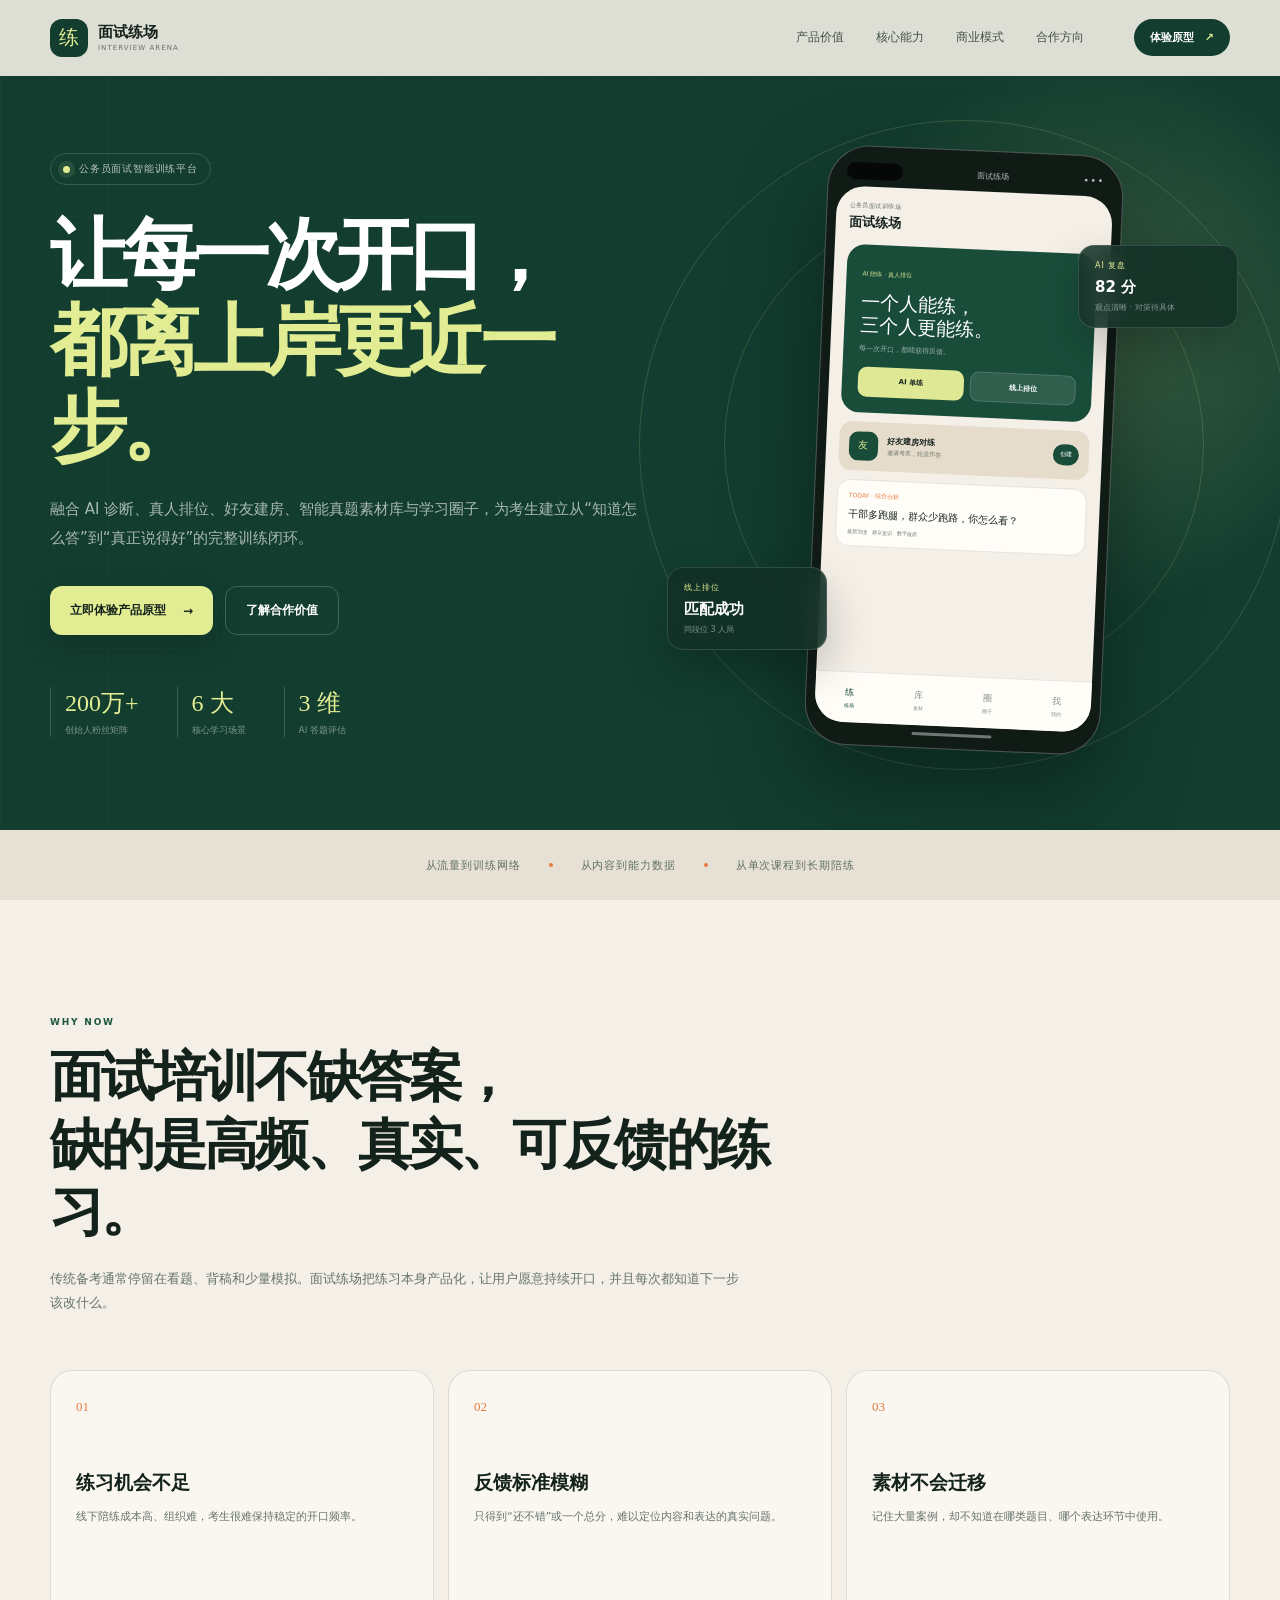
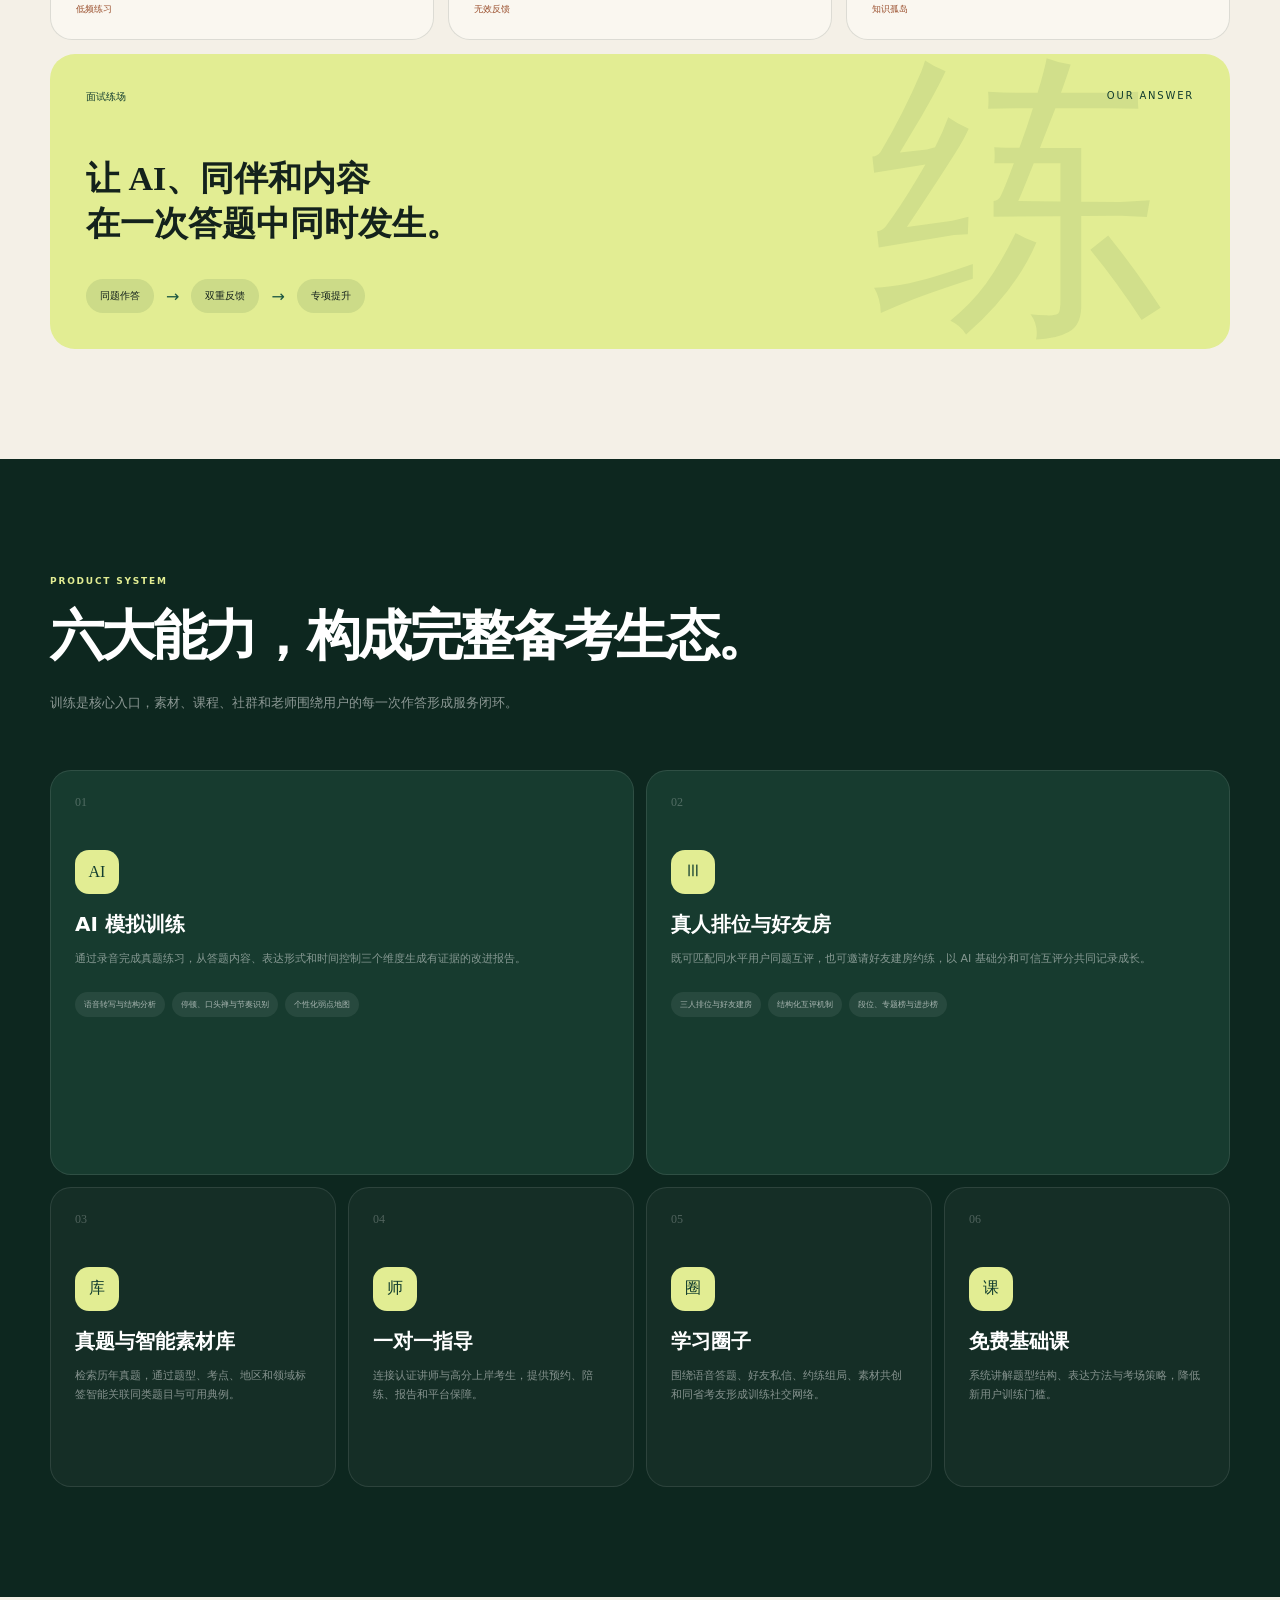
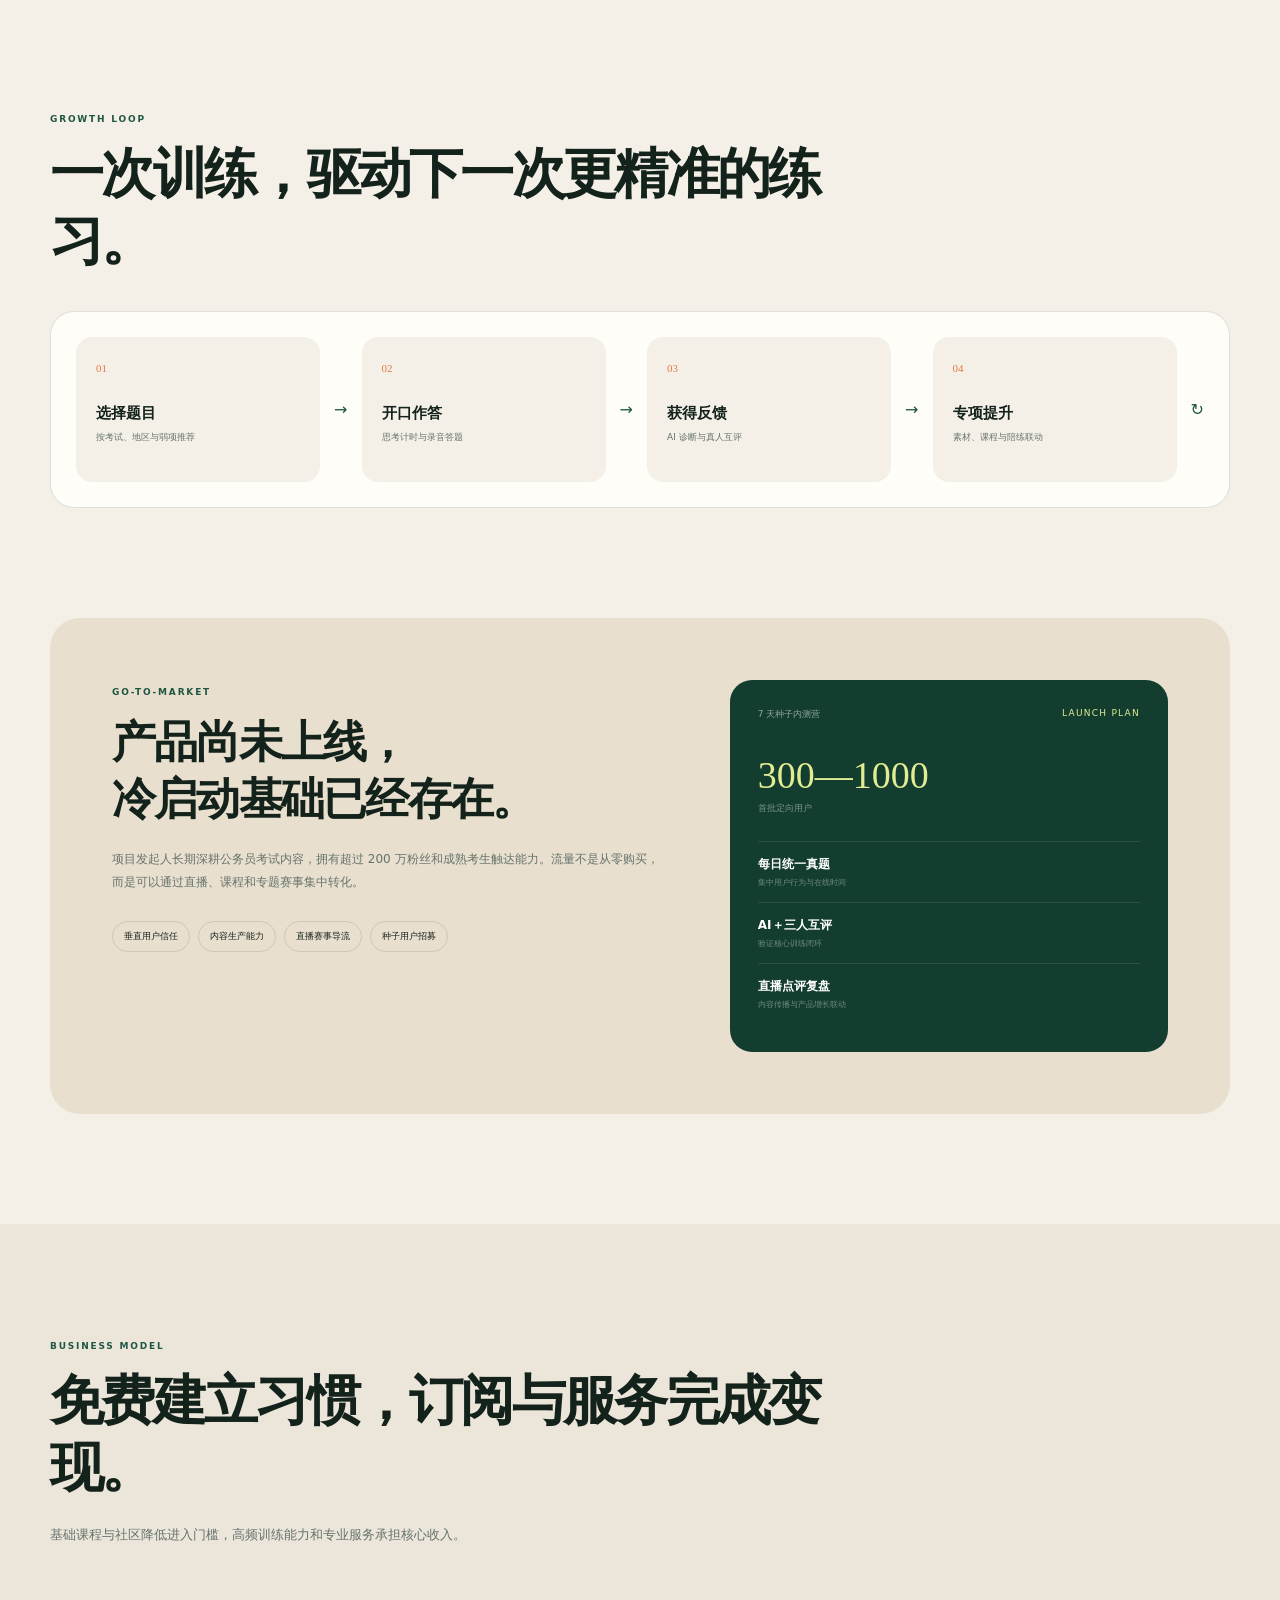
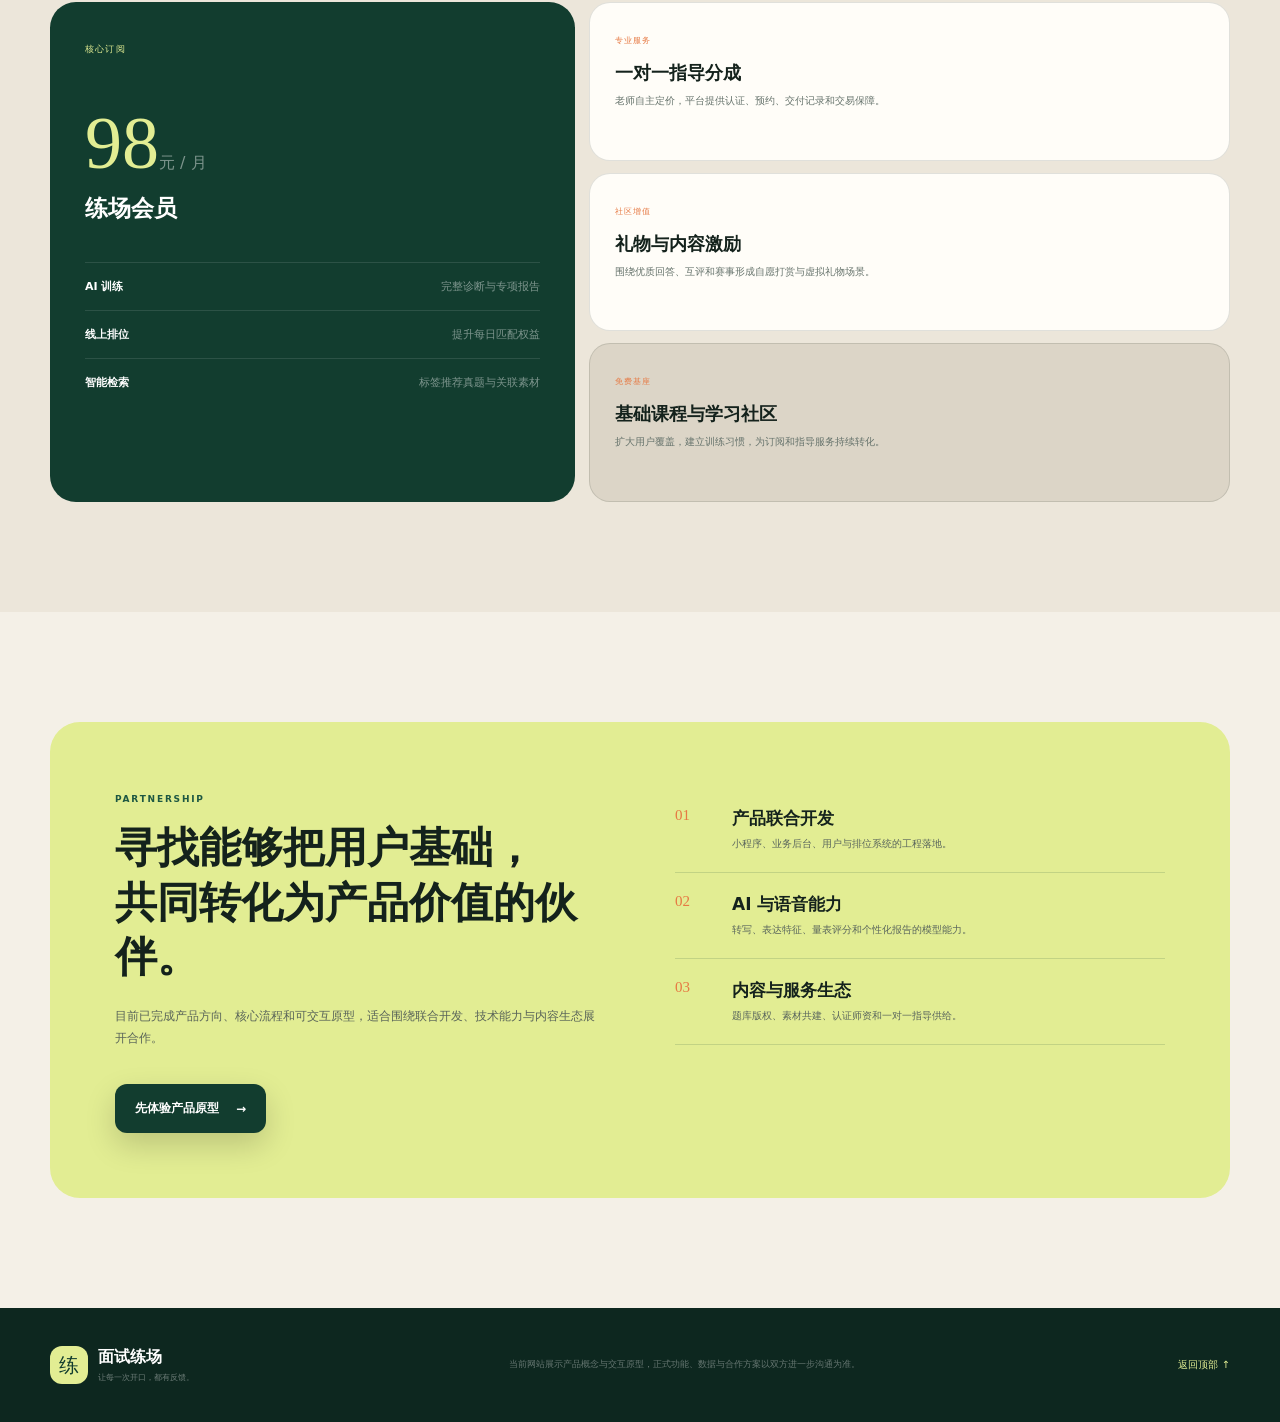
==== commit dbb94756: "Create index.html" ====
--- a/index.html
+++ b/index.html
@@ -161,160 +161,3 @@
   <script src="site.js"></script>
 </body>
 </html>
-<!doctype html>
-<html lang="zh-CN">
-<head>
-  <meta charset="UTF-8" />
-  <meta name="viewport" content="width=device-width, initial-scale=1.0" />
-  <meta name="theme-color" content="#112e24" />
-  <meta name="description" content="面试练场：面向公务员面试考生的 AI 训练、真人排位与知识素材平台。" />
-  <title>面试练场 · 公务员面试智能训练平台</title>
-  <link rel="stylesheet" href="site.css" />
-</head>
-<body>
-  <header class="site-header">
-    <a class="brand" href="#top" aria-label="面试练场首页">
-      <span class="brand-mark">练</span>
-      <span><strong>面试练场</strong><small>INTERVIEW ARENA</small></span>
-    </a>
-    <nav id="site-nav">
-      <a href="#value">产品价值</a>
-      <a href="#features">核心能力</a>
-      <a href="#business">商业模式</a>
-      <a href="#cooperation">合作方向</a>
-    </nav>
-    <a class="header-cta" href="demo.html?v=2">体验原型 <span>↗</span></a>
-    <button class="menu-button" id="menu-button" aria-label="打开导航" aria-expanded="false"><i></i><i></i></button>
-  </header>
-
-  <main id="top">
-    <section class="hero">
-      <div class="hero-grid"></div>
-      <div class="hero-glow"></div>
-      <div class="hero-copy reveal">
-        <div class="hero-label"><i></i> 公务员面试智能训练平台</div>
-        <h1>让每一次开口，<br /><em>都离上岸更近一步。</em></h1>
-        <p>融合 AI 诊断、真人排位、好友建房、智能真题素材库与学习圈子，为考生建立从“知道怎么答”到“真正说得好”的完整训练闭环。</p>
-        <div class="hero-actions">
-          <a class="button primary" href="demo.html?v=2">立即体验产品原型 <span>→</span></a>
-          <a class="button secondary" href="#cooperation">了解合作价值</a>
-        </div>
-        <div class="hero-proof">
-          <div><strong>200万+</strong><span>创始人粉丝矩阵</span></div>
-          <div><strong>6 大</strong><span>核心学习场景</span></div>
-          <div><strong>3 维</strong><span>AI 答题评估</span></div>
-        </div>
-      </div>
-
-      <div class="hero-product reveal delay-one">
-        <div class="orbit orbit-one"></div><div class="orbit orbit-two"></div>
-        <div class="phone-shell">
-          <div class="phone-top"><i></i><span>面试练场</span><b>•••</b></div>
-          <iframe src="demo.html?v=2" title="面试练场产品原型" loading="eager"></iframe>
-          <div class="phone-home"></div>
-        </div>
-        <article class="floating-card ai-card"><span>AI 复盘</span><strong>82 分</strong><small>观点清晰 · 对策待具体</small></article>
-        <article class="floating-card rank-card"><span>线上排位</span><strong>匹配成功</strong><small>同段位 3 人局</small></article>
-      </div>
-    </section>
-
-    <section class="trust-strip">
-      <span>从流量到训练网络</span><i></i><span>从内容到能力数据</span><i></i><span>从单次课程到长期陪练</span>
-    </section>
-
-    <section class="section value-section" id="value">
-      <div class="section-heading reveal">
-        <span class="kicker">WHY NOW</span>
-        <h2>面试培训不缺答案，<br />缺的是高频、真实、可反馈的练习。</h2>
-        <p>传统备考通常停留在看题、背稿和少量模拟。面试练场把练习本身产品化，让用户愿意持续开口，并且每次都知道下一步该改什么。</p>
-      </div>
-      <div class="value-grid">
-        <article class="pain-card reveal"><span>01</span><h3>练习机会不足</h3><p>线下陪练成本高、组织难，考生很难保持稳定的开口频率。</p><i>低频练习</i></article>
-        <article class="pain-card reveal delay-one"><span>02</span><h3>反馈标准模糊</h3><p>只得到“还不错”或一个总分，难以定位内容和表达的真实问题。</p><i>无效反馈</i></article>
-        <article class="pain-card reveal delay-two"><span>03</span><h3>素材不会迁移</h3><p>记住大量案例，却不知道在哪类题目、哪个表达环节中使用。</p><i>知识孤岛</i></article>
-        <article class="solution-card reveal">
-          <div class="solution-top"><span>面试练场</span><em>OUR ANSWER</em></div>
-          <h3>让 AI、同伴和内容<br />在一次答题中同时发生。</h3>
-          <div class="solution-flow"><span>同题作答</span><b>→</b><span>双重反馈</span><b>→</b><span>专项提升</span></div>
-        </article>
-      </div>
-    </section>
-
-    <section class="section feature-section" id="features">
-      <div class="section-heading light reveal">
-        <span class="kicker">PRODUCT SYSTEM</span>
-        <h2>六大能力，构成完整备考生态。</h2>
-        <p>训练是核心入口，素材、课程、社群和老师围绕用户的每一次作答形成服务闭环。</p>
-      </div>
-      <div class="feature-grid">
-        <article class="feature-card featured reveal"><div class="feature-number">01</div><div class="feature-icon">AI</div><h3>AI 模拟训练</h3><p>通过录音完成真题练习，从答题内容、表达形式和时间控制三个维度生成有证据的改进报告。</p><ul><li>语音转写与结构分析</li><li>停顿、口头禅与节奏识别</li><li>个性化弱点地图</li></ul></article>
-        <article class="feature-card featured reveal delay-one"><div class="feature-number">02</div><div class="feature-icon">Ⅲ</div><h3>真人排位与好友房</h3><p>既可匹配同水平用户同题互评，也可邀请好友建房约练，以 AI 基础分和可信互评分共同记录成长。</p><ul><li>三人排位与好友建房</li><li>结构化互评机制</li><li>段位、专题榜与进步榜</li></ul></article>
-        <article class="feature-card reveal"><div class="feature-number">03</div><div class="feature-icon">库</div><h3>真题与智能素材库</h3><p>检索历年真题，通过题型、考点、地区和领域标签智能关联同类题目与可用典例。</p></article>
-        <article class="feature-card reveal delay-one"><div class="feature-number">04</div><div class="feature-icon">师</div><h3>一对一指导</h3><p>连接认证讲师与高分上岸考生，提供预约、陪练、报告和平台保障。</p></article>
-        <article class="feature-card reveal delay-two"><div class="feature-number">05</div><div class="feature-icon">圈</div><h3>学习圈子</h3><p>围绕语音答题、好友私信、约练组局、素材共创和同省考友形成训练社交网络。</p></article>
-        <article class="feature-card reveal delay-three"><div class="feature-number">06</div><div class="feature-icon">课</div><h3>免费基础课</h3><p>系统讲解题型结构、表达方法与考场策略，降低新用户训练门槛。</p></article>
-      </div>
-    </section>
-
-    <section class="section loop-section">
-      <div class="section-heading reveal"><span class="kicker">GROWTH LOOP</span><h2>一次训练，驱动下一次更精准的练习。</h2></div>
-      <div class="loop-track reveal">
-        <article><span>01</span><strong>选择题目</strong><small>按考试、地区与弱项推荐</small></article><b>→</b>
-        <article><span>02</span><strong>开口作答</strong><small>思考计时与录音答题</small></article><b>→</b>
-        <article><span>03</span><strong>获得反馈</strong><small>AI 诊断与真人互评</small></article><b>→</b>
-        <article><span>04</span><strong>专项提升</strong><small>素材、课程与陪练联动</small></article><b>↻</b>
-      </div>
-    </section>
-
-    <section class="section advantage-section">
-      <div class="advantage-panel">
-        <div class="advantage-copy reveal">
-          <span class="kicker">GO-TO-MARKET</span>
-          <h2>产品尚未上线，<br />冷启动基础已经存在。</h2>
-          <p>项目发起人长期深耕公务员考试内容，拥有超过 200 万粉丝和成熟考生触达能力。流量不是从零购买，而是可以通过直播、课程和专题赛事集中转化。</p>
-          <div class="advantage-tags"><span>垂直用户信任</span><span>内容生产能力</span><span>直播赛事导流</span><span>种子用户招募</span></div>
-        </div>
-        <div class="launch-card reveal delay-one">
-          <div class="launch-top"><span>7 天种子内测营</span><em>LAUNCH PLAN</em></div>
-          <div class="launch-metric"><strong>300—1000</strong><span>首批定向用户</span></div>
-          <ol><li><b>每日统一真题</b><small>集中用户行为与在线时间</small></li><li><b>AI＋三人互评</b><small>验证核心训练闭环</small></li><li><b>直播点评复盘</b><small>内容传播与产品增长联动</small></li></ol>
-        </div>
-      </div>
-    </section>
-
-    <section class="section business-section" id="business">
-      <div class="section-heading reveal"><span class="kicker">BUSINESS MODEL</span><h2>免费建立习惯，订阅与服务完成变现。</h2><p>基础课程与社区降低进入门槛，高频训练能力和专业服务承担核心收入。</p></div>
-      <div class="business-grid">
-        <article class="business-main reveal">
-          <span class="plan-label">核心订阅</span><div class="price"><strong>98</strong><span>元 / 月</span></div><h3>练场会员</h3>
-          <ul><li><b>AI 训练</b><span>完整诊断与专项报告</span></li><li><b>线上排位</b><span>提升每日匹配权益</span></li><li><b>智能检索</b><span>标签推荐真题与关联素材</span></li></ul>
-        </article>
-        <div class="business-stack">
-          <article class="revenue-card reveal delay-one"><span>专业服务</span><h3>一对一指导分成</h3><p>老师自主定价，平台提供认证、预约、交付记录和交易保障。</p></article>
-          <article class="revenue-card reveal delay-two"><span>社区增值</span><h3>礼物与内容激励</h3><p>围绕优质回答、互评和赛事形成自愿打赏与虚拟礼物场景。</p></article>
-          <article class="revenue-card muted-card reveal delay-three"><span>免费基座</span><h3>基础课程与学习社区</h3><p>扩大用户覆盖，建立训练习惯，为订阅和指导服务持续转化。</p></article>
-        </div>
-      </div>
-    </section>
-
-    <section class="section cooperation-section" id="cooperation">
-      <div class="cooperation-panel">
-        <div class="cooperation-copy reveal"><span class="kicker">PARTNERSHIP</span><h2>寻找能够把用户基础，<br />共同转化为产品价值的伙伴。</h2><p>目前已完成产品方向、核心流程和可交互原型，适合围绕联合开发、技术能力与内容生态展开合作。</p><a class="button primary dark-button" href="demo.html?v=2">先体验产品原型 <span>→</span></a></div>
-        <div class="cooperation-list reveal delay-one">
-          <article><span>01</span><div><h3>产品联合开发</h3><p>小程序、业务后台、用户与排位系统的工程落地。</p></div></article>
-          <article><span>02</span><div><h3>AI 与语音能力</h3><p>转写、表达特征、量表评分和个性化报告的模型能力。</p></div></article>
-          <article><span>03</span><div><h3>内容与服务生态</h3><p>题库版权、素材共建、认证师资和一对一指导供给。</p></div></article>
-        </div>
-      </div>
-    </section>
-  </main>
-
-  <footer>
-    <div class="footer-brand"><span class="brand-mark">练</span><div><strong>面试练场</strong><small>让每一次开口，都有反馈。</small></div></div>
-    <p>当前网站展示产品概念与交互原型，正式功能、数据与合作方案以双方进一步沟通为准。</p>
-    <a href="#top">返回顶部 ↑</a>
-  </footer>
-
-  <script src="site.js"></script>
-</body>
-</html>
--- a/site.css
+++ b/site.css
@@ -1,3 +1,54 @@
+:root {
+  --ink: #14221c;
+  --green: #123d2f;
+  --green-2: #1d5742;
+  --deep: #0d271f;
+  --lime: #e2ed93;
+  --paper: #f4f0e7;
+  --white: #fffdf8;
+  --orange: #e67943;
+  --muted: #66736c;
+  --line: rgba(20,34,28,.13);
+  --max: 1180px;
+  font-family: "PingFang SC", "Microsoft YaHei", system-ui, -apple-system, sans-serif;
+  color: var(--ink);
+  background: var(--paper);
+}
+* { box-sizing: border-box; }
+html { scroll-behavior: smooth; }
+body { margin: 0; overflow-x: hidden; background: var(--paper); }
+a { color: inherit; text-decoration: none; }
+.site-header { height: 76px; padding: 0 max(28px, calc((100vw - var(--max))/2)); display: flex; align-items: center; gap: 50px; position: fixed; inset: 0 0 auto; z-index: 50; background: rgba(244,240,231,.9); border-bottom: 1px solid transparent; backdrop-filter: blur(18px); transition: .3s; }
+.site-header.scrolled { border-color: var(--line); box-shadow: 0 8px 35px rgba(30,43,36,.06); }
+.brand { display: flex; align-items: center; gap: 10px; margin-right: auto; }
+.brand-mark { width: 38px; height: 38px; display: grid; place-items: center; flex: none; border-radius: 12px; background: var(--green); color: var(--lime); font: 20px "STSong", serif; }
+.brand strong, .brand small { display: block; }.brand strong { font-size: 15px; }.brand small { margin-top: 2px; font-size: 7px; letter-spacing: .15em; color: var(--muted); }
+nav { display: flex; gap: 32px; } nav a { font-size: 12px; color: #45534c; transition: .2s; } nav a:hover { color: var(--green-2); }
+.header-cta { border-radius: 99px; padding: 11px 16px; background: var(--green); color: white; font-size: 11px; font-weight: 700; }.header-cta span { padding-left: 7px; color: var(--lime); }
+.menu-button { display: none; border: 0; background: transparent; }
+
+.hero { min-height: 780px; padding: 150px max(28px, calc((100vw - var(--max))/2)) 90px; display: grid; grid-template-columns: 1.06fr .94fr; gap: 50px; align-items: center; position: relative; overflow: hidden; background: var(--green); color: white; }
+.hero-grid { position: absolute; inset: 0; opacity: .08; background-image: linear-gradient(rgba(255,255,255,.3) 1px,transparent 1px),linear-gradient(90deg,rgba(255,255,255,.3) 1px,transparent 1px); background-size: 54px 54px; mask-image: linear-gradient(to right,black,transparent 80%); }
+.hero-glow { position: absolute; width: 600px; height: 600px; right: -120px; top: 30px; border-radius: 50%; background: radial-gradient(circle,rgba(226,237,147,.19),transparent 66%); }
+.hero-copy { position: relative; z-index: 2; }.hero-label { display: inline-flex; align-items: center; gap: 9px; padding: 8px 12px; border: 1px solid rgba(255,255,255,.16); border-radius: 99px; color: rgba(255,255,255,.7); font-size: 10px; letter-spacing: .08em; }.hero-label i { width: 7px; height: 7px; border-radius: 50%; background: var(--lime); box-shadow: 0 0 0 5px rgba(226,237,147,.1); }
+.hero h1 { margin: 28px 0 24px; font: 700 clamp(48px,6vw,78px)/1.12 "STSong","SimSun",serif; letter-spacing: -.07em; }.hero h1 em { color: var(--lime); font-style: normal; }.hero-copy>p { max-width: 620px; margin: 0; color: rgba(255,255,255,.64); font-size: 15px; line-height: 1.9; }
+.hero-actions { display: flex; gap: 12px; margin-top: 34px; }.button { display: inline-flex; align-items: center; justify-content: center; min-height: 49px; padding: 0 20px; border-radius: 12px; font-size: 12px; font-weight: 800; transition: .25s; }.button.primary { background: var(--lime); color: var(--ink); box-shadow: 0 12px 30px rgba(0,0,0,.17); }.button.primary:hover { transform: translateY(-2px); box-shadow: 0 16px 34px rgba(0,0,0,.23); }.button.primary span { padding-left: 17px; }.button.secondary { border: 1px solid rgba(255,255,255,.2); color: white; }.button.secondary:hover { background: rgba(255,255,255,.08); }
+.hero-proof { display: flex; gap: 38px; margin-top: 52px; }.hero-proof div { padding-left: 14px; border-left: 1px solid rgba(255,255,255,.18); }.hero-proof strong,.hero-proof span { display: block; }.hero-proof strong { font: 24px Georgia,serif; color: var(--lime); }.hero-proof span { margin-top: 5px; font-size: 9px; color: rgba(255,255,255,.46); }
+.hero-product { height: 590px; position: relative; display: grid; place-items: center; }.phone-shell { width: 296px; height: 600px; padding: 9px; border: 1px solid rgba(255,255,255,.26); border-radius: 42px; background: #101b16; box-shadow: 0 35px 90px rgba(0,0,0,.38); position: relative; z-index: 3; transform: rotate(2.5deg); }.phone-top { height: 31px; padding: 0 9px; display: flex; align-items: center; justify-content: space-between; color: rgba(255,255,255,.7); font-size: 8px; }.phone-top i { width: 56px; height: 17px; border-radius: 99px; background: #050807; }.phone-top b { letter-spacing: 2px; }.phone-preview { height:536px;padding:15px 13px 58px;overflow:hidden;border-radius:28px;background:#f4f0e8;color:#18241f;position:relative;text-align:left; }.preview-header small,.preview-header strong { display:block; }.preview-header small { color:#68726c;font-size:6px;letter-spacing:.08em; }.preview-header strong { margin-top:3px;font-size:13px; }.preview-hero { margin-top:13px;padding:16px;border-radius:18px;background:#194d3a;color:white; }.preview-hero>span { color:#dfe995;font-size:6px; }.preview-hero h3 { margin:12px 0 6px;font:19px/1.2 "STSong",serif; }.preview-hero p { margin:0;color:rgba(255,255,255,.55);font-size:7px; }.preview-hero>div { display:grid;grid-template-columns:1fr 1fr;gap:6px;margin-top:13px; }.preview-hero b { padding:9px 5px;border-radius:9px;background:#dfe995;color:#18241f;text-align:center;font-size:7px; }.preview-hero b:last-child { background:rgba(255,255,255,.1);color:white;border:1px solid rgba(255,255,255,.15); }.preview-friend { display:grid;grid-template-columns:30px 1fr auto;gap:8px;align-items:center;margin-top:9px;padding:10px;border-radius:13px;background:#e5dccb; }.preview-friend i { width:29px;height:29px;display:grid;place-items:center;border-radius:9px;background:#194d3a;color:#dfe995;font-style:normal;font-size:10px; }.preview-friend strong,.preview-friend small { display:block; }.preview-friend strong { font-size:8px; }.preview-friend small { margin-top:2px;color:#6e766f;font-size:6px; }.preview-friend em { padding:6px 7px;border-radius:99px;background:#194d3a;color:white;font-size:6px;font-style:normal; }.preview-question { margin-top:9px;padding:11px;border-radius:13px;background:#fffdf8;border:1px solid rgba(24,36,31,.1); }.preview-question small,.preview-question strong,.preview-question span { display:block; }.preview-question small { color:#e87842;font-size:6px; }.preview-question strong { margin:7px 0;font:10px/1.45 "STSong",serif; }.preview-question span { color:#6e766f;font-size:5px; }.preview-nav { position:absolute;left:0;right:0;bottom:0;height:51px;display:grid;grid-template-columns:repeat(4,1fr);align-items:center;background:#fffdf8;border-top:1px solid rgba(24,36,31,.1); }.preview-nav b { text-align:center;color:#8c918c;font:9px "STSong",serif; }.preview-nav b:first-child { color:#194d3a; }.preview-nav small { display:block;margin-top:3px;font:5px sans-serif; }.phone-home { width: 80px; height: 3px; border-radius: 9px; background: rgba(255,255,255,.4); margin: 7px auto 0; }.orbit { position: absolute; border: 1px solid rgba(226,237,147,.16); border-radius: 50%; }.orbit-one { width: 480px; height: 480px; }.orbit-two { width: 650px; height: 650px; }.floating-card { position: absolute; z-index: 5; width: 160px; padding: 14px 16px; border: 1px solid rgba(255,255,255,.13); border-radius: 16px; background: rgba(19,48,38,.83); box-shadow: 0 20px 45px rgba(0,0,0,.22); backdrop-filter: blur(14px); }.floating-card span,.floating-card strong,.floating-card small { display: block; }.floating-card span { color: var(--lime); font-size: 8px; letter-spacing: .12em; }.floating-card strong { margin: 7px 0 5px; font-size: 15px; }.floating-card small { color: rgba(255,255,255,.47); font-size: 8px; }.ai-card { right: -8px; top: 95px; }.rank-card { left: -32px; bottom: 90px; }
+.trust-strip { min-height: 70px; padding: 20px; display: flex; align-items: center; justify-content: center; gap: 28px; color: #607067; background: #e7e1d5; font-size: 11px; letter-spacing: .08em; }.trust-strip i { width: 4px; height: 4px; border-radius: 50%; background: var(--orange); }
+
+.section { padding: 110px max(28px, calc((100vw - var(--max))/2)); }.section-heading { max-width: 780px; margin-bottom: 55px; }.section-heading .kicker,.kicker { color: var(--green-2); font-size: 9px; letter-spacing: .2em; font-weight: 900; }.section-heading h2 { margin: 15px 0 20px; font: 700 clamp(34px,4.5vw,54px)/1.25 "STSong","SimSun",serif; letter-spacing: -.05em; }.section-heading p { max-width: 700px; margin: 0; color: var(--muted); font-size: 13px; line-height: 1.85; }
+.value-grid { display: grid; grid-template-columns: repeat(3,1fr); gap: 14px; }.pain-card { min-height: 270px; padding: 25px; border: 1px solid var(--line); border-radius: 22px; background: rgba(255,253,248,.55); position: relative; }.pain-card>span { color: var(--orange); font: 13px Georgia,serif; }.pain-card h3 { margin: 55px 0 10px; font-size: 19px; }.pain-card p { color: var(--muted); font-size: 11px; line-height: 1.75; }.pain-card i { position: absolute; left: 25px; bottom: 23px; color: #9a4f2d; font-size: 9px; font-style: normal; }.solution-card { grid-column: 1/-1; min-height: 280px; padding: 36px; overflow: hidden; border-radius: 25px; background: var(--lime); position: relative; }.solution-card:after { content:"练"; position:absolute; right:60px; top:-55px; color:rgba(18,61,47,.08); font:300px "STSong",serif; }.solution-top { display: flex; justify-content: space-between; color: var(--green); font-size: 10px; }.solution-top em { font-style: normal; letter-spacing: .18em; }.solution-card h3 { margin: 52px 0 32px; font: 700 34px/1.35 "STSong",serif; }.solution-flow { display: flex; align-items: center; gap: 12px; position: relative; z-index: 2; }.solution-flow span { padding: 10px 14px; border-radius: 99px; background: rgba(18,61,47,.1); font-size: 10px; }.solution-flow b { font-weight: 400; color: var(--green-2); }
+.feature-section { background: var(--deep); color: white; }.section-heading.light .kicker { color: var(--lime); }.section-heading.light p { color: rgba(255,255,255,.52); }.feature-grid { display: grid; grid-template-columns: repeat(4,1fr); gap: 12px; }.feature-card { min-height: 300px; padding: 24px; border: 1px solid rgba(255,255,255,.1); border-radius: 21px; background: rgba(255,255,255,.035); position: relative; }.feature-card.featured { min-height: 405px; grid-column: span 2; background: #173b2f; }.feature-number { color: rgba(255,255,255,.25); font: 12px Georgia,serif; }.feature-icon { width: 44px; height: 44px; margin-top: 40px; display: grid; place-items: center; border-radius: 14px; background: var(--lime); color: var(--green); font: 16px Georgia,"STSong",serif; }.feature-card h3 { margin: 17px 0 10px; font-size: 20px; }.feature-card p { color: rgba(255,255,255,.48); font-size: 11px; line-height: 1.75; }.feature-card ul { padding: 0; margin: 24px 0 0; list-style: none; display: flex; flex-wrap: wrap; gap: 7px; }.feature-card li { padding: 7px 9px; border-radius: 99px; background: rgba(255,255,255,.07); color: rgba(255,255,255,.6); font-size: 8px; }
+.loop-section .section-heading { margin-bottom: 35px; }.loop-track { display: grid; grid-template-columns: 1fr auto 1fr auto 1fr auto 1fr auto; align-items: center; gap: 14px; padding: 25px; border-radius: 24px; background: var(--white); border: 1px solid var(--line); }.loop-track article { min-height: 145px; padding: 20px; border-radius: 16px; background: var(--paper); }.loop-track article span { color: var(--orange); font: 11px Georgia,serif; }.loop-track strong,.loop-track small { display: block; }.loop-track strong { margin: 28px 0 8px; font-size: 15px; }.loop-track small { color: var(--muted); font-size: 9px; }.loop-track>b { color: var(--green-2); font-weight: 400; }
+.advantage-section { padding-top: 0; }.advantage-panel { display: grid; grid-template-columns: 1.12fr .88fr; gap: 60px; padding: 62px; border-radius: 30px; background: #e8dfce; }.advantage-copy h2 { margin: 15px 0 20px; font: 700 44px/1.3 "STSong",serif; letter-spacing: -.04em; }.advantage-copy>p { color: var(--muted); font-size: 12px; line-height: 1.9; }.advantage-tags { display: flex; flex-wrap: wrap; gap: 8px; margin-top: 27px; }.advantage-tags span { padding: 8px 11px; border: 1px solid rgba(20,34,28,.12); border-radius: 99px; font-size: 9px; }.launch-card { padding: 28px; border-radius: 22px; background: var(--green); color: white; }.launch-top { display: flex; justify-content: space-between; color: rgba(255,255,255,.55); font-size: 9px; }.launch-top em { color: var(--lime); font-style: normal; letter-spacing: .14em; }.launch-metric { margin: 32px 0 26px; }.launch-metric strong,.launch-metric span { display: block; }.launch-metric strong { font: 38px Georgia,serif; color: var(--lime); }.launch-metric span { margin-top: 5px; color: rgba(255,255,255,.45); font-size: 9px; }.launch-card ol { padding: 0; margin: 0; list-style: none; }.launch-card li { display: grid; grid-template-columns: 1fr; padding: 14px 0; border-top: 1px solid rgba(255,255,255,.1); }.launch-card b { font-size: 12px; }.launch-card small { margin-top: 4px; color: rgba(255,255,255,.4); font-size: 8px; }
+.business-section { background: #ece6da; }.business-grid { display: grid; grid-template-columns: .9fr 1.1fr; gap: 14px; }.business-main { min-height: 500px; padding: 35px; border-radius: 26px; background: var(--green); color: white; }.plan-label { color: var(--lime); font-size: 9px; letter-spacing: .13em; }.price { margin: 45px 0 7px; }.price strong { font: 74px Georgia,serif; color: var(--lime); }.price span { color: rgba(255,255,255,.45); }.business-main h3 { margin: 0 0 38px; font-size: 23px; }.business-main ul { padding: 0; margin: 0; list-style: none; }.business-main li { display: flex; justify-content: space-between; padding: 16px 0; border-top: 1px solid rgba(255,255,255,.11); font-size: 11px; }.business-main li span { color: rgba(255,255,255,.45); }.business-stack { display: grid; gap: 12px; }.revenue-card { min-height: 155px; padding: 25px; border-radius: 21px; background: var(--white); border: 1px solid var(--line); }.revenue-card>span { color: var(--orange); font-size: 8px; letter-spacing: .13em; }.revenue-card h3 { margin: 14px 0 7px; font-size: 18px; }.revenue-card p { margin: 0; color: var(--muted); font-size: 10px; line-height: 1.7; }.muted-card { background: #dcd5c7; }
+.cooperation-section { background: var(--paper); }.cooperation-panel { display: grid; grid-template-columns: 1fr 1fr; gap: 70px; padding: 65px; border-radius: 30px; background: var(--lime); }.cooperation-copy h2 { margin: 15px 0 20px; font: 700 42px/1.3 "STSong",serif; }.cooperation-copy p { color: #596459; font-size: 12px; line-height: 1.85; }.dark-button { margin-top: 23px; background: var(--green)!important; color: white!important; }.cooperation-list article { display: grid; grid-template-columns: 42px 1fr; gap: 15px; padding: 20px 0; border-bottom: 1px solid rgba(18,61,47,.15); }.cooperation-list article>span { color: var(--orange); font: 15px Georgia,serif; }.cooperation-list h3 { margin: 0 0 6px; font-size: 17px; }.cooperation-list p { margin: 0; color: #5a665d; font-size: 10px; line-height: 1.6; }
+footer { padding: 38px max(28px, calc((100vw - var(--max))/2)); display: grid; grid-template-columns: 1fr 1.5fr auto; gap: 40px; align-items: center; background: var(--deep); color: white; }.footer-brand { display: flex; gap: 10px; align-items: center; }.footer-brand strong,.footer-brand small { display: block; }.footer-brand small { margin-top: 4px; color: rgba(255,255,255,.4); font-size: 8px; }.footer-brand .brand-mark { background: var(--lime); color: var(--green); }.footer-brand+ p { color: rgba(255,255,255,.36); font-size: 9px; line-height: 1.7; }.footer-brand~a { color: var(--lime); font-size: 10px; }
+.reveal { opacity: 0; transform: translateY(22px); transition: opacity .7s ease, transform .7s ease; }.reveal.visible { opacity: 1; transform: none; }.delay-one { transition-delay: .1s; }.delay-two { transition-delay: .2s; }.delay-three { transition-delay: .3s; }
+@media (max-width: 980px) { nav { position: fixed; top: 76px; left: 18px; right: 18px; padding: 20px; border-radius: 18px; flex-direction: column; background: var(--white); box-shadow: 0 18px 50px rgba(0,0,0,.14); opacity: 0; visibility: hidden; transform: translateY(-8px); transition: .25s; } nav.open { opacity: 1; visibility: visible; transform: none; }.header-cta { margin-left: auto; }.menu-button { width: 38px; height: 38px; display: grid; place-items: center; gap: 5px; }.menu-button i { width: 19px; height: 1px; background: var(--ink); }.hero { grid-template-columns: 1fr; text-align: center; }.hero-copy>p { margin-inline: auto; }.hero-actions,.hero-proof { justify-content: center; }.hero-product { margin-top: 20px; }.value-grid { grid-template-columns: 1fr 1fr; }.solution-card { grid-column: 1/-1; }.feature-grid { grid-template-columns: 1fr 1fr; }.advantage-panel,.business-grid,.cooperation-panel { grid-template-columns: 1fr; }.loop-track { grid-template-columns: 1fr 1fr; }.loop-track>b { display: none; } footer { grid-template-columns: 1fr; text-align: center; }.footer-brand { justify-content: center; } }
+@media (max-width: 640px) { .site-header { height: 66px; padding-inline: 16px; }.header-cta { display: none; } nav { top: 68px; }.hero { padding: 118px 19px 70px; min-height: auto; }.hero h1 { font-size: 43px; }.hero-copy>p { font-size: 13px; }.hero-actions { flex-direction: column; }.hero-proof { gap: 16px; justify-content: space-between; }.hero-proof div { padding-left: 9px; text-align: left; }.hero-product { height: 540px; transform: scale(.86); margin: -25px 0 -50px; }.floating-card { display: none; }.trust-strip { flex-wrap: wrap; gap: 12px; font-size: 9px; }.section { padding: 76px 18px; }.section-heading { margin-bottom: 35px; }.section-heading h2 { font-size: 34px; }.value-grid,.feature-grid { grid-template-columns: 1fr; }.pain-card { min-height: 230px; }.solution-card { padding: 25px; }.solution-card h3 { font-size: 27px; }.solution-card:after { display:none; }.solution-flow { flex-wrap: wrap; }.feature-card.featured { grid-column: span 1; }.loop-track { grid-template-columns: 1fr; }.advantage-panel,.cooperation-panel { padding: 29px; gap: 38px; }.advantage-copy h2,.cooperation-copy h2 { font-size: 32px; }.business-main { min-height: 450px; padding: 28px; }.business-main li { gap: 10px; }.business-main li span { text-align: right; }.cooperation-section { padding-inline: 12px; } }
+@media (prefers-reduced-motion: reduce) { * { scroll-behavior: auto!important; }.reveal { opacity: 1; transform: none; transition: none; } }
 :root {
   --ink: #14221c;
   --green: #123d2f;
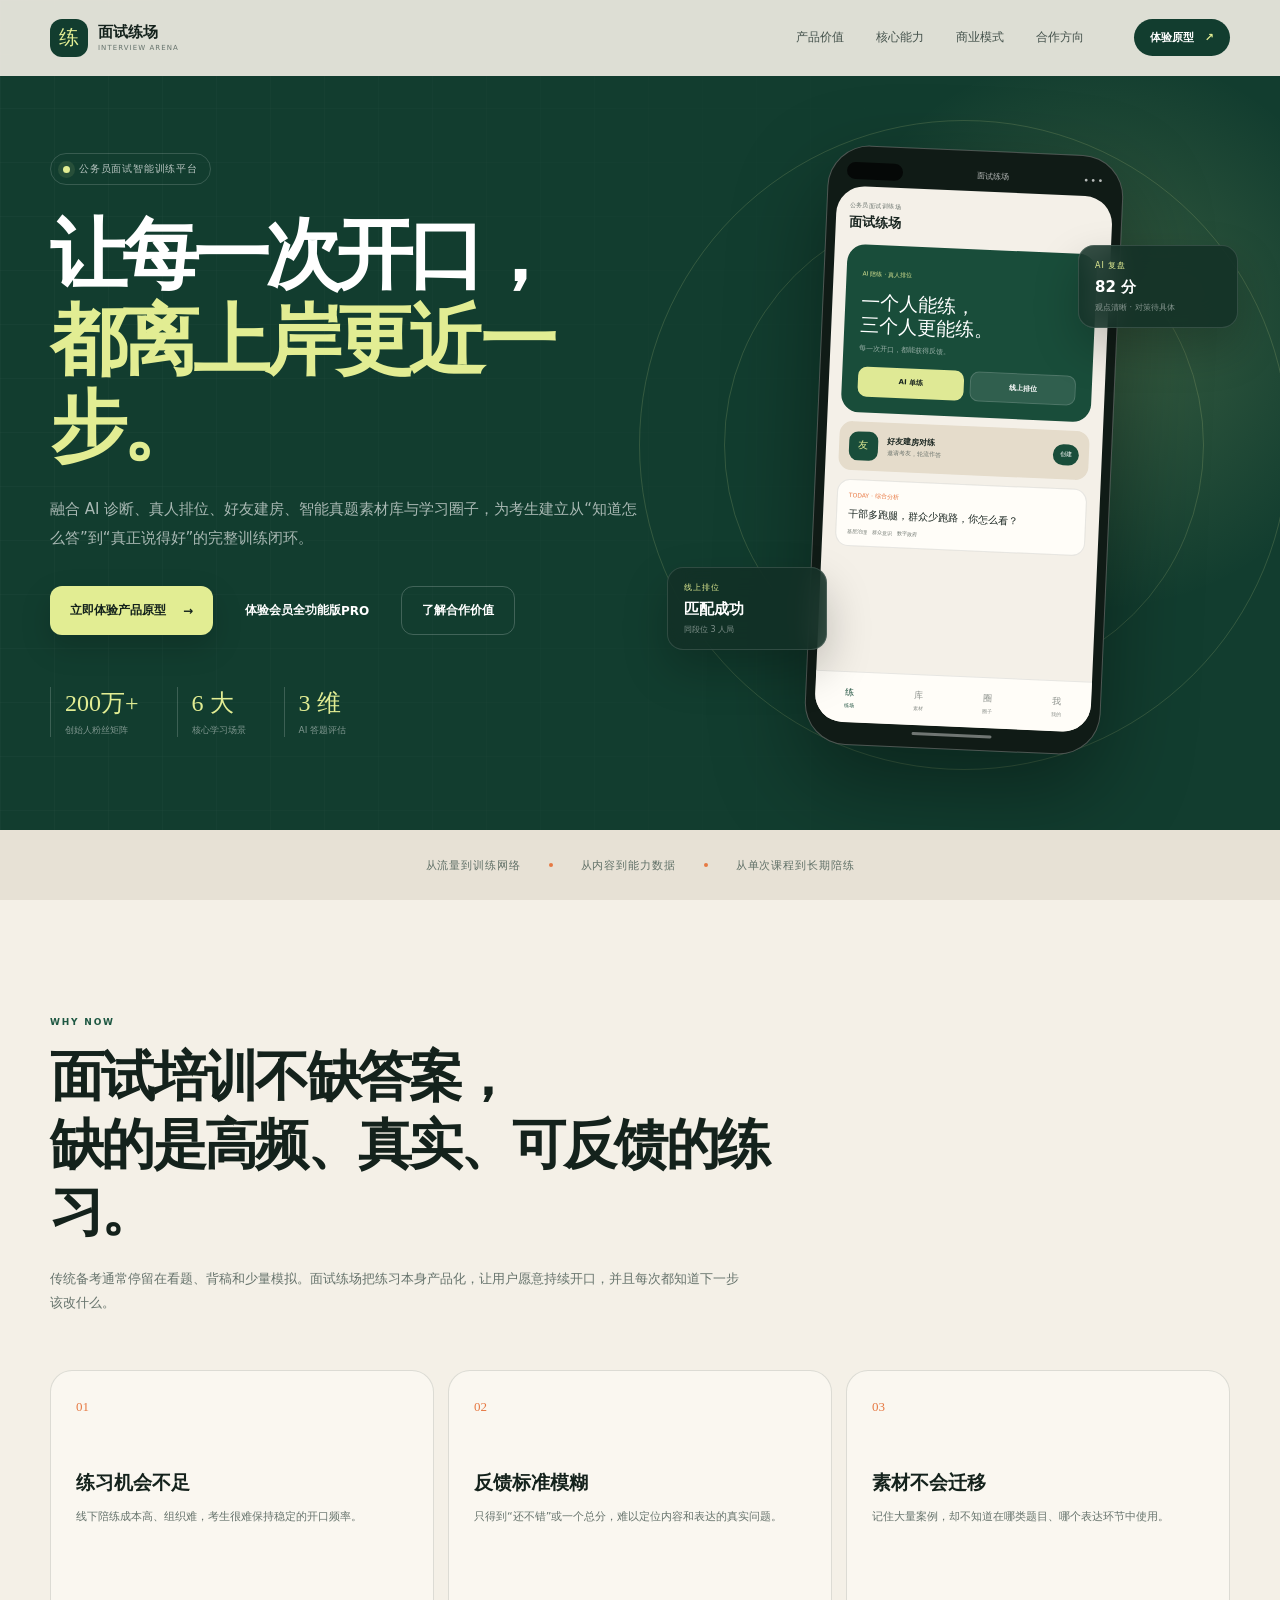
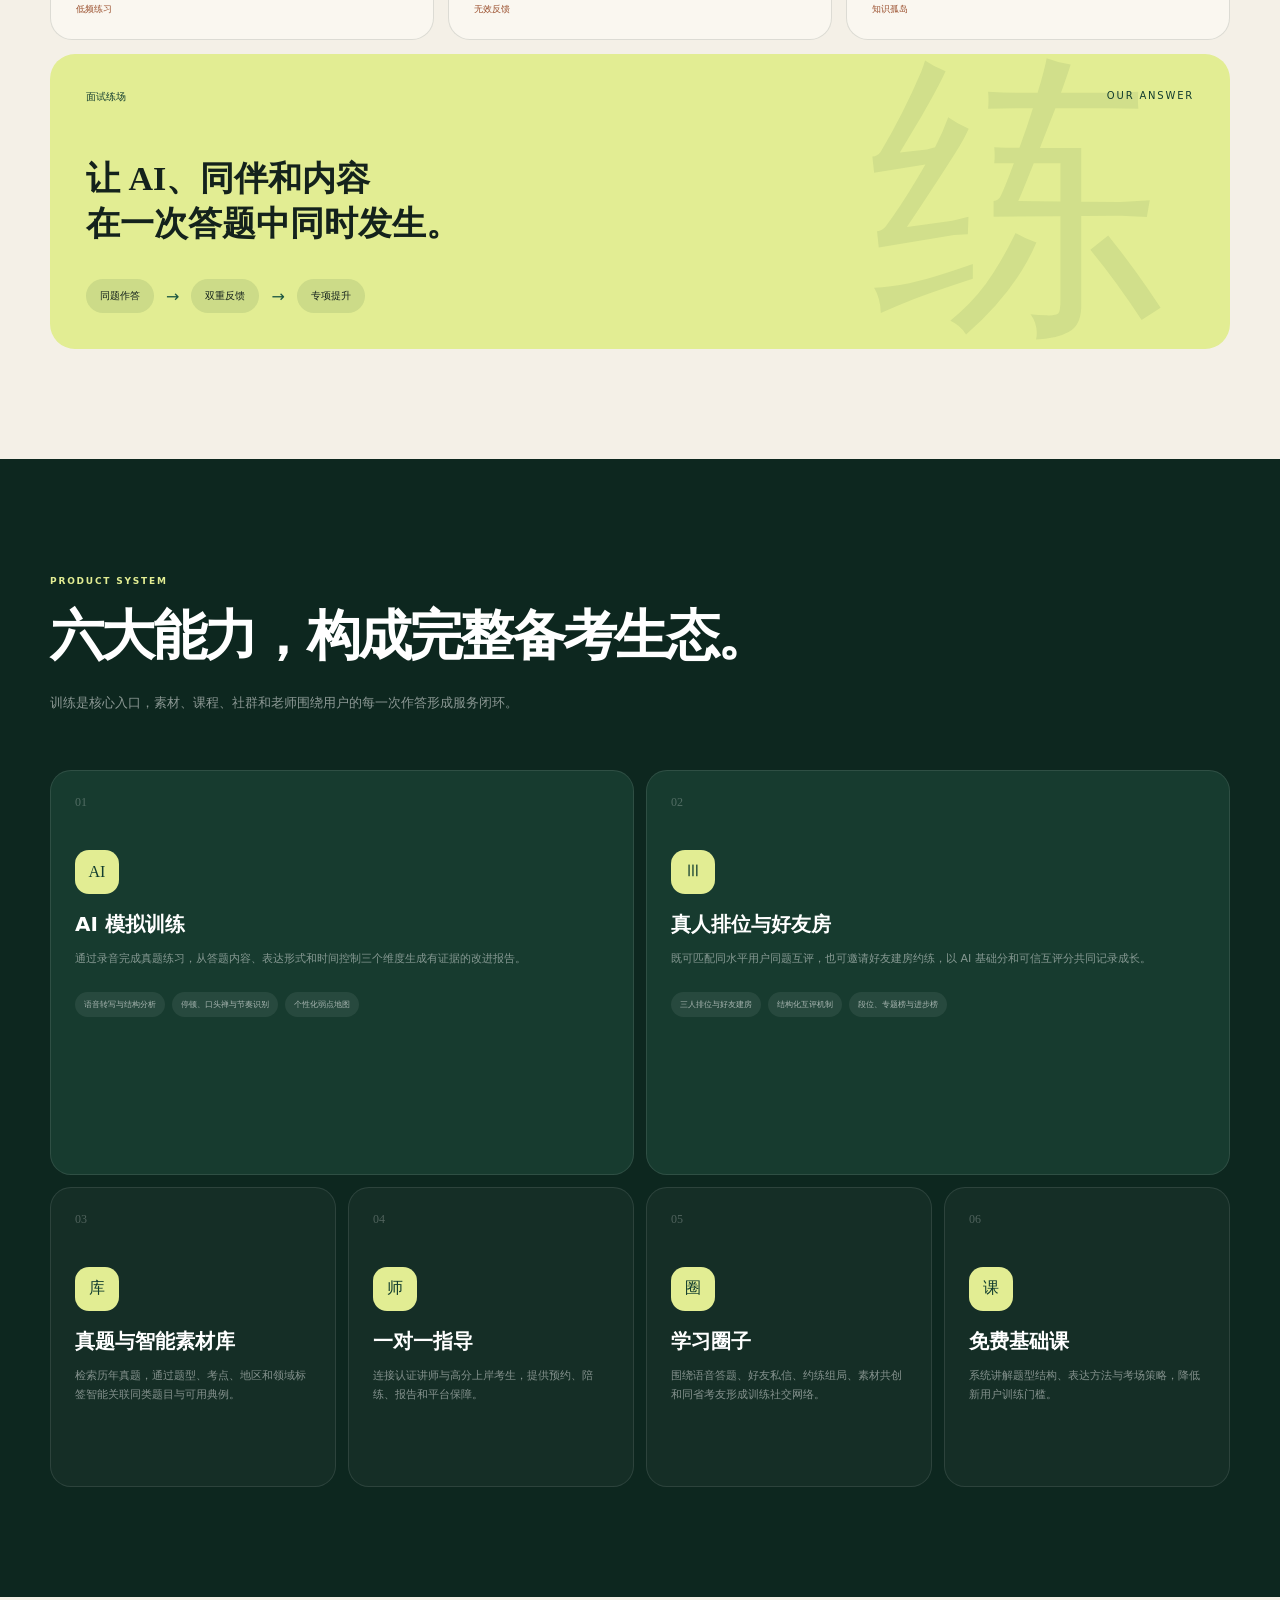
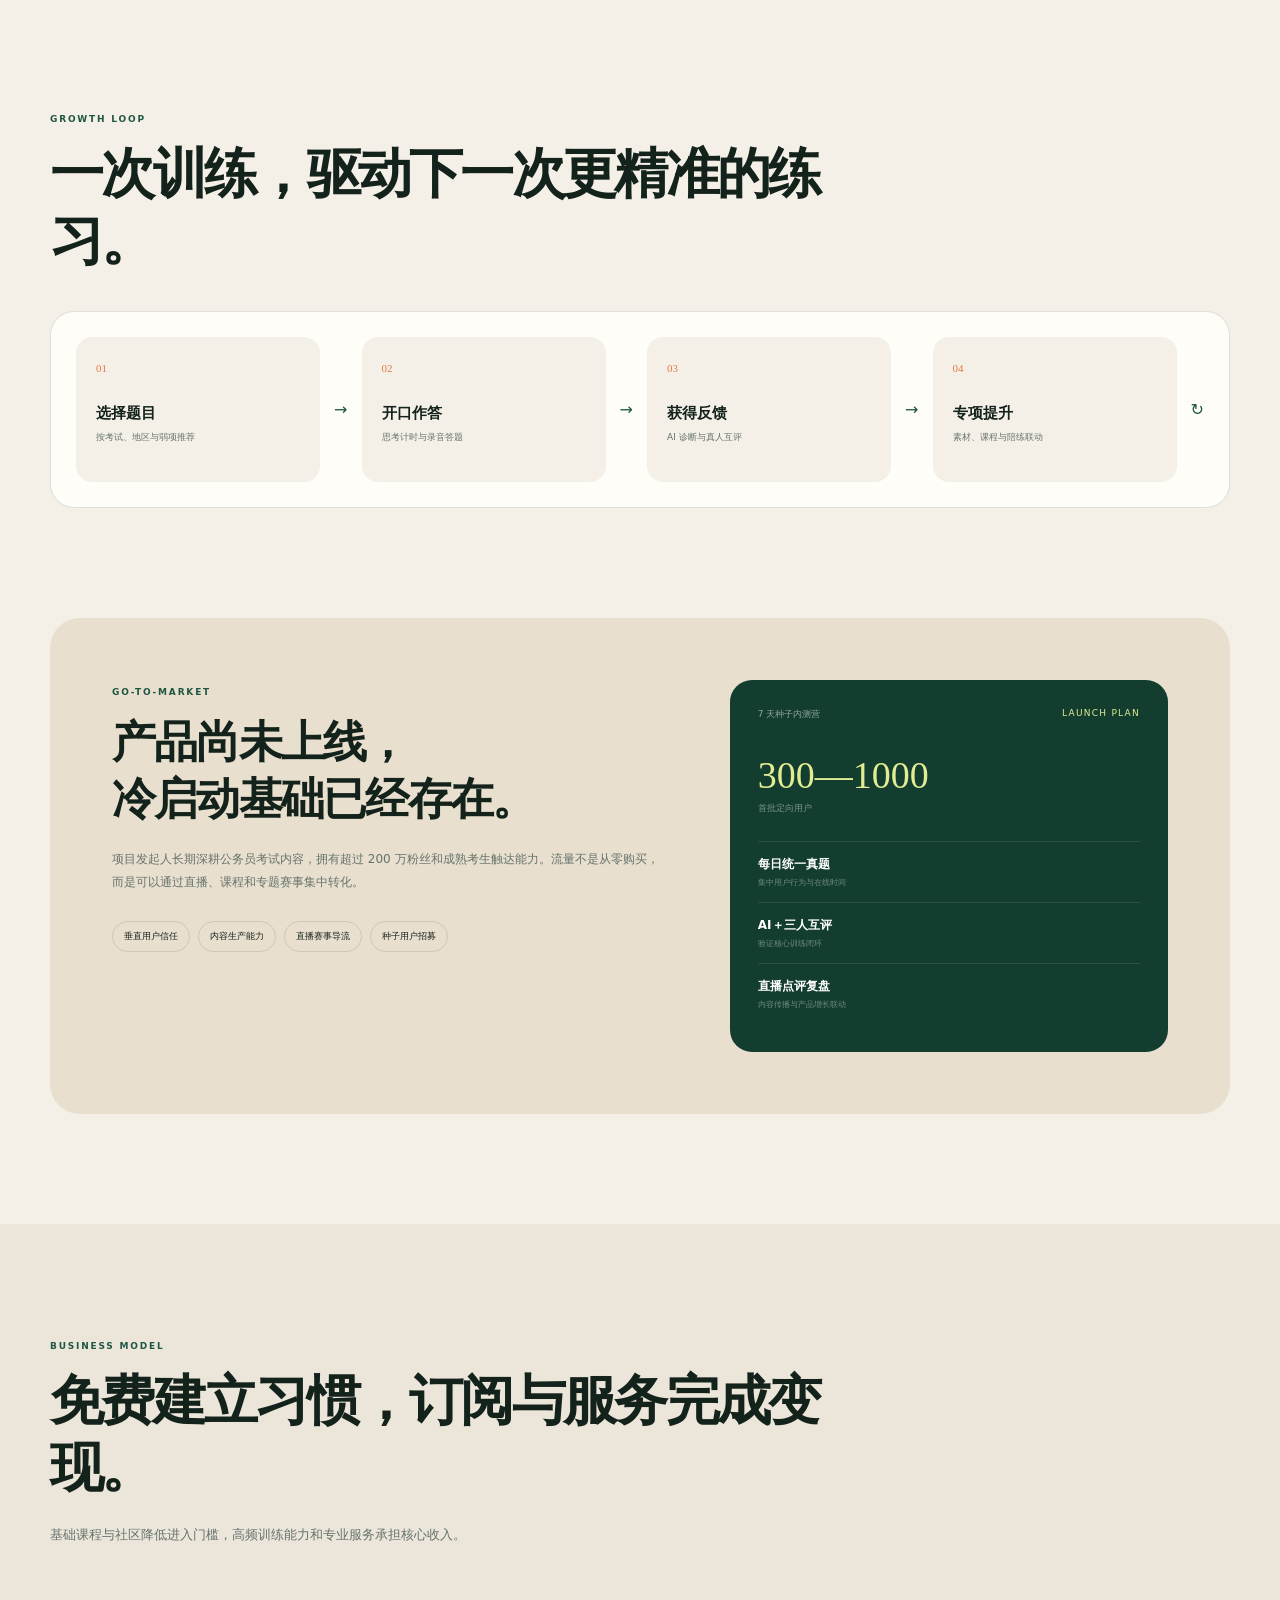
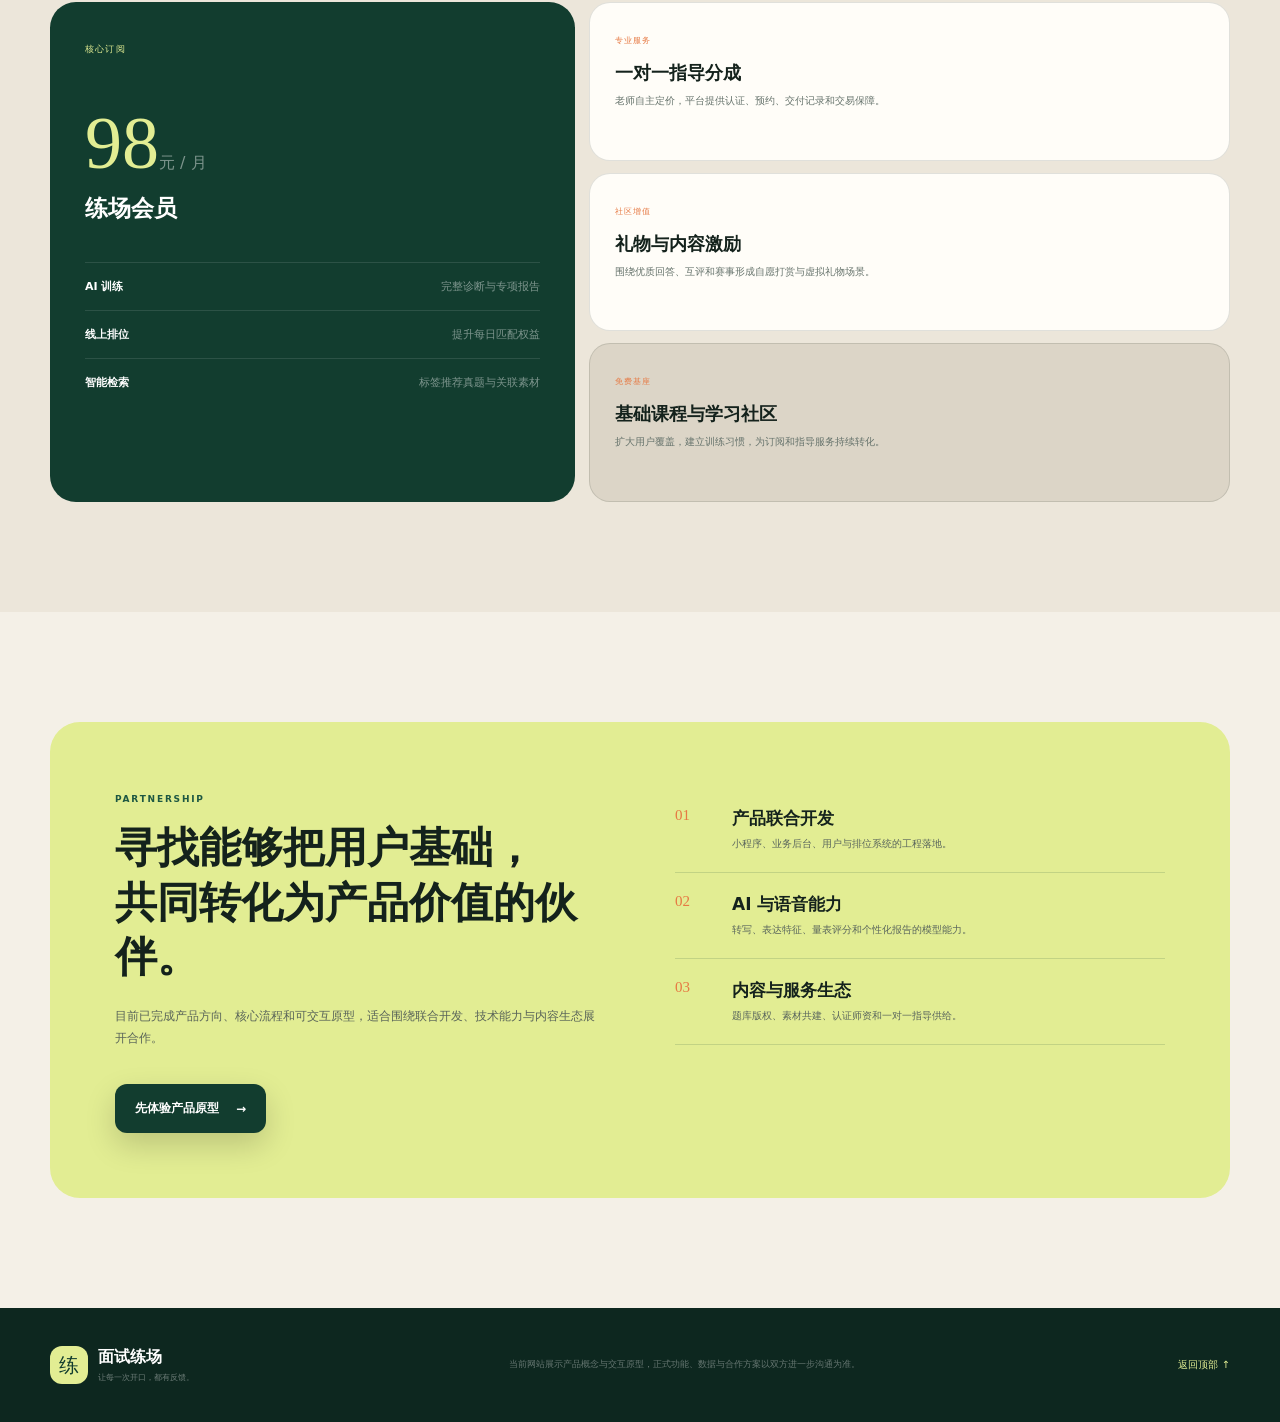
==== commit 87e9a0ef: "Update index.html" ====
--- a/index.html
+++ b/index.html
@@ -20,7 +20,7 @@
       <a href="#business">商业模式</a>
       <a href="#cooperation">合作方向</a>
     </nav>
-    <a class="header-cta" href="demo.html?v=2">体验原型 <span>↗</span></a>
+    <a class="header-cta" href="demo.html?v=3">体验原型 <span>↗</span></a>
     <button class="menu-button" id="menu-button" aria-label="打开导航" aria-expanded="false"><i></i><i></i></button>
   </header>
 
@@ -33,7 +33,8 @@
         <h1>让每一次开口，<br /><em>都离上岸更近一步。</em></h1>
         <p>融合 AI 诊断、真人排位、好友建房、智能真题素材库与学习圈子，为考生建立从“知道怎么答”到“真正说得好”的完整训练闭环。</p>
         <div class="hero-actions">
-          <a class="button primary" href="demo.html?v=2">立即体验产品原型 <span>→</span></a>
+          <a class="button primary" href="demo.html?v=3">立即体验产品原型 <span>→</span></a>
+          <a class="button member-button" href="member.html?v=1">体验会员全功能版 <span>PRO</span></a>
           <a class="button secondary" href="#cooperation">了解合作价值</a>
         </div>
         <div class="hero-proof">
@@ -142,7 +143,7 @@
 
     <section class="section cooperation-section" id="cooperation">
       <div class="cooperation-panel">
-        <div class="cooperation-copy reveal"><span class="kicker">PARTNERSHIP</span><h2>寻找能够把用户基础，<br />共同转化为产品价值的伙伴。</h2><p>目前已完成产品方向、核心流程和可交互原型，适合围绕联合开发、技术能力与内容生态展开合作。</p><a class="button primary dark-button" href="demo.html?v=2">先体验产品原型 <span>→</span></a></div>
+        <div class="cooperation-copy reveal"><span class="kicker">PARTNERSHIP</span><h2>寻找能够把用户基础，<br />共同转化为产品价值的伙伴。</h2><p>目前已完成产品方向、核心流程和可交互原型，适合围绕联合开发、技术能力与内容生态展开合作。</p><a class="button primary dark-button" href="demo.html?v=3">先体验产品原型 <span>→</span></a></div>
         <div class="cooperation-list reveal delay-one">
           <article><span>01</span><div><h3>产品联合开发</h3><p>小程序、业务后台、用户与排位系统的工程落地。</p></div></article>
           <article><span>02</span><div><h3>AI 与语音能力</h3><p>转写、表达特征、量表评分和个性化报告的模型能力。</p></div></article>
--- a/site.css
+++ b/site.css
@@ -49,54 +49,3 @@
 @media (max-width: 980px) { nav { position: fixed; top: 76px; left: 18px; right: 18px; padding: 20px; border-radius: 18px; flex-direction: column; background: var(--white); box-shadow: 0 18px 50px rgba(0,0,0,.14); opacity: 0; visibility: hidden; transform: translateY(-8px); transition: .25s; } nav.open { opacity: 1; visibility: visible; transform: none; }.header-cta { margin-left: auto; }.menu-button { width: 38px; height: 38px; display: grid; place-items: center; gap: 5px; }.menu-button i { width: 19px; height: 1px; background: var(--ink); }.hero { grid-template-columns: 1fr; text-align: center; }.hero-copy>p { margin-inline: auto; }.hero-actions,.hero-proof { justify-content: center; }.hero-product { margin-top: 20px; }.value-grid { grid-template-columns: 1fr 1fr; }.solution-card { grid-column: 1/-1; }.feature-grid { grid-template-columns: 1fr 1fr; }.advantage-panel,.business-grid,.cooperation-panel { grid-template-columns: 1fr; }.loop-track { grid-template-columns: 1fr 1fr; }.loop-track>b { display: none; } footer { grid-template-columns: 1fr; text-align: center; }.footer-brand { justify-content: center; } }
 @media (max-width: 640px) { .site-header { height: 66px; padding-inline: 16px; }.header-cta { display: none; } nav { top: 68px; }.hero { padding: 118px 19px 70px; min-height: auto; }.hero h1 { font-size: 43px; }.hero-copy>p { font-size: 13px; }.hero-actions { flex-direction: column; }.hero-proof { gap: 16px; justify-content: space-between; }.hero-proof div { padding-left: 9px; text-align: left; }.hero-product { height: 540px; transform: scale(.86); margin: -25px 0 -50px; }.floating-card { display: none; }.trust-strip { flex-wrap: wrap; gap: 12px; font-size: 9px; }.section { padding: 76px 18px; }.section-heading { margin-bottom: 35px; }.section-heading h2 { font-size: 34px; }.value-grid,.feature-grid { grid-template-columns: 1fr; }.pain-card { min-height: 230px; }.solution-card { padding: 25px; }.solution-card h3 { font-size: 27px; }.solution-card:after { display:none; }.solution-flow { flex-wrap: wrap; }.feature-card.featured { grid-column: span 1; }.loop-track { grid-template-columns: 1fr; }.advantage-panel,.cooperation-panel { padding: 29px; gap: 38px; }.advantage-copy h2,.cooperation-copy h2 { font-size: 32px; }.business-main { min-height: 450px; padding: 28px; }.business-main li { gap: 10px; }.business-main li span { text-align: right; }.cooperation-section { padding-inline: 12px; } }
 @media (prefers-reduced-motion: reduce) { * { scroll-behavior: auto!important; }.reveal { opacity: 1; transform: none; transition: none; } }
-:root {
-  --ink: #14221c;
-  --green: #123d2f;
-  --green-2: #1d5742;
-  --deep: #0d271f;
-  --lime: #e2ed93;
-  --paper: #f4f0e7;
-  --white: #fffdf8;
-  --orange: #e67943;
-  --muted: #66736c;
-  --line: rgba(20,34,28,.13);
-  --max: 1180px;
-  font-family: "PingFang SC", "Microsoft YaHei", system-ui, -apple-system, sans-serif;
-  color: var(--ink);
-  background: var(--paper);
-}
-* { box-sizing: border-box; }
-html { scroll-behavior: smooth; }
-body { margin: 0; overflow-x: hidden; background: var(--paper); }
-a { color: inherit; text-decoration: none; }
-.site-header { height: 76px; padding: 0 max(28px, calc((100vw - var(--max))/2)); display: flex; align-items: center; gap: 50px; position: fixed; inset: 0 0 auto; z-index: 50; background: rgba(244,240,231,.9); border-bottom: 1px solid transparent; backdrop-filter: blur(18px); transition: .3s; }
-.site-header.scrolled { border-color: var(--line); box-shadow: 0 8px 35px rgba(30,43,36,.06); }
-.brand { display: flex; align-items: center; gap: 10px; margin-right: auto; }
-.brand-mark { width: 38px; height: 38px; display: grid; place-items: center; flex: none; border-radius: 12px; background: var(--green); color: var(--lime); font: 20px "STSong", serif; }
-.brand strong, .brand small { display: block; }.brand strong { font-size: 15px; }.brand small { margin-top: 2px; font-size: 7px; letter-spacing: .15em; color: var(--muted); }
-nav { display: flex; gap: 32px; } nav a { font-size: 12px; color: #45534c; transition: .2s; } nav a:hover { color: var(--green-2); }
-.header-cta { border-radius: 99px; padding: 11px 16px; background: var(--green); color: white; font-size: 11px; font-weight: 700; }.header-cta span { padding-left: 7px; color: var(--lime); }
-.menu-button { display: none; border: 0; background: transparent; }
-
-.hero { min-height: 780px; padding: 150px max(28px, calc((100vw - var(--max))/2)) 90px; display: grid; grid-template-columns: 1.06fr .94fr; gap: 50px; align-items: center; position: relative; overflow: hidden; background: var(--green); color: white; }
-.hero-grid { position: absolute; inset: 0; opacity: .08; background-image: linear-gradient(rgba(255,255,255,.3) 1px,transparent 1px),linear-gradient(90deg,rgba(255,255,255,.3) 1px,transparent 1px); background-size: 54px 54px; mask-image: linear-gradient(to right,black,transparent 80%); }
-.hero-glow { position: absolute; width: 600px; height: 600px; right: -120px; top: 30px; border-radius: 50%; background: radial-gradient(circle,rgba(226,237,147,.19),transparent 66%); }
-.hero-copy { position: relative; z-index: 2; }.hero-label { display: inline-flex; align-items: center; gap: 9px; padding: 8px 12px; border: 1px solid rgba(255,255,255,.16); border-radius: 99px; color: rgba(255,255,255,.7); font-size: 10px; letter-spacing: .08em; }.hero-label i { width: 7px; height: 7px; border-radius: 50%; background: var(--lime); box-shadow: 0 0 0 5px rgba(226,237,147,.1); }
-.hero h1 { margin: 28px 0 24px; font: 700 clamp(48px,6vw,78px)/1.12 "STSong","SimSun",serif; letter-spacing: -.07em; }.hero h1 em { color: var(--lime); font-style: normal; }.hero-copy>p { max-width: 620px; margin: 0; color: rgba(255,255,255,.64); font-size: 15px; line-height: 1.9; }
-.hero-actions { display: flex; gap: 12px; margin-top: 34px; }.button { display: inline-flex; align-items: center; justify-content: center; min-height: 49px; padding: 0 20px; border-radius: 12px; font-size: 12px; font-weight: 800; transition: .25s; }.button.primary { background: var(--lime); color: var(--ink); box-shadow: 0 12px 30px rgba(0,0,0,.17); }.button.primary:hover { transform: translateY(-2px); box-shadow: 0 16px 34px rgba(0,0,0,.23); }.button.primary span { padding-left: 17px; }.button.secondary { border: 1px solid rgba(255,255,255,.2); color: white; }.button.secondary:hover { background: rgba(255,255,255,.08); }
-.hero-proof { display: flex; gap: 38px; margin-top: 52px; }.hero-proof div { padding-left: 14px; border-left: 1px solid rgba(255,255,255,.18); }.hero-proof strong,.hero-proof span { display: block; }.hero-proof strong { font: 24px Georgia,serif; color: var(--lime); }.hero-proof span { margin-top: 5px; font-size: 9px; color: rgba(255,255,255,.46); }
-.hero-product { height: 590px; position: relative; display: grid; place-items: center; }.phone-shell { width: 296px; height: 600px; padding: 9px; border: 1px solid rgba(255,255,255,.26); border-radius: 42px; background: #101b16; box-shadow: 0 35px 90px rgba(0,0,0,.38); position: relative; z-index: 3; transform: rotate(2.5deg); }.phone-top { height: 31px; padding: 0 9px; display: flex; align-items: center; justify-content: space-between; color: rgba(255,255,255,.7); font-size: 8px; }.phone-top i { width: 56px; height: 17px; border-radius: 99px; background: #050807; }.phone-top b { letter-spacing: 2px; }.phone-shell iframe { width: 100%; height: 536px; display: block; border: 0; border-radius: 28px; background: var(--paper); }.phone-home { width: 80px; height: 3px; border-radius: 9px; background: rgba(255,255,255,.4); margin: 7px auto 0; }.orbit { position: absolute; border: 1px solid rgba(226,237,147,.16); border-radius: 50%; }.orbit-one { width: 480px; height: 480px; }.orbit-two { width: 650px; height: 650px; }.floating-card { position: absolute; z-index: 5; width: 160px; padding: 14px 16px; border: 1px solid rgba(255,255,255,.13); border-radius: 16px; background: rgba(19,48,38,.83); box-shadow: 0 20px 45px rgba(0,0,0,.22); backdrop-filter: blur(14px); }.floating-card span,.floating-card strong,.floating-card small { display: block; }.floating-card span { color: var(--lime); font-size: 8px; letter-spacing: .12em; }.floating-card strong { margin: 7px 0 5px; font-size: 15px; }.floating-card small { color: rgba(255,255,255,.47); font-size: 8px; }.ai-card { right: -8px; top: 95px; }.rank-card { left: -32px; bottom: 90px; }
-.trust-strip { min-height: 70px; padding: 20px; display: flex; align-items: center; justify-content: center; gap: 28px; color: #607067; background: #e7e1d5; font-size: 11px; letter-spacing: .08em; }.trust-strip i { width: 4px; height: 4px; border-radius: 50%; background: var(--orange); }
-
-.section { padding: 110px max(28px, calc((100vw - var(--max))/2)); }.section-heading { max-width: 780px; margin-bottom: 55px; }.section-heading .kicker,.kicker { color: var(--green-2); font-size: 9px; letter-spacing: .2em; font-weight: 900; }.section-heading h2 { margin: 15px 0 20px; font: 700 clamp(34px,4.5vw,54px)/1.25 "STSong","SimSun",serif; letter-spacing: -.05em; }.section-heading p { max-width: 700px; margin: 0; color: var(--muted); font-size: 13px; line-height: 1.85; }
-.value-grid { display: grid; grid-template-columns: repeat(3,1fr); gap: 14px; }.pain-card { min-height: 270px; padding: 25px; border: 1px solid var(--line); border-radius: 22px; background: rgba(255,253,248,.55); position: relative; }.pain-card>span { color: var(--orange); font: 13px Georgia,serif; }.pain-card h3 { margin: 55px 0 10px; font-size: 19px; }.pain-card p { color: var(--muted); font-size: 11px; line-height: 1.75; }.pain-card i { position: absolute; left: 25px; bottom: 23px; color: #9a4f2d; font-size: 9px; font-style: normal; }.solution-card { grid-column: 1/-1; min-height: 280px; padding: 36px; overflow: hidden; border-radius: 25px; background: var(--lime); position: relative; }.solution-card:after { content:"练"; position:absolute; right:60px; top:-55px; color:rgba(18,61,47,.08); font:300px "STSong",serif; }.solution-top { display: flex; justify-content: space-between; color: var(--green); font-size: 10px; }.solution-top em { font-style: normal; letter-spacing: .18em; }.solution-card h3 { margin: 52px 0 32px; font: 700 34px/1.35 "STSong",serif; }.solution-flow { display: flex; align-items: center; gap: 12px; position: relative; z-index: 2; }.solution-flow span { padding: 10px 14px; border-radius: 99px; background: rgba(18,61,47,.1); font-size: 10px; }.solution-flow b { font-weight: 400; color: var(--green-2); }
-.feature-section { background: var(--deep); color: white; }.section-heading.light .kicker { color: var(--lime); }.section-heading.light p { color: rgba(255,255,255,.52); }.feature-grid { display: grid; grid-template-columns: repeat(4,1fr); gap: 12px; }.feature-card { min-height: 300px; padding: 24px; border: 1px solid rgba(255,255,255,.1); border-radius: 21px; background: rgba(255,255,255,.035); position: relative; }.feature-card.featured { min-height: 405px; grid-column: span 2; background: #173b2f; }.feature-number { color: rgba(255,255,255,.25); font: 12px Georgia,serif; }.feature-icon { width: 44px; height: 44px; margin-top: 40px; display: grid; place-items: center; border-radius: 14px; background: var(--lime); color: var(--green); font: 16px Georgia,"STSong",serif; }.feature-card h3 { margin: 17px 0 10px; font-size: 20px; }.feature-card p { color: rgba(255,255,255,.48); font-size: 11px; line-height: 1.75; }.feature-card ul { padding: 0; margin: 24px 0 0; list-style: none; display: flex; flex-wrap: wrap; gap: 7px; }.feature-card li { padding: 7px 9px; border-radius: 99px; background: rgba(255,255,255,.07); color: rgba(255,255,255,.6); font-size: 8px; }
-.loop-section .section-heading { margin-bottom: 35px; }.loop-track { display: grid; grid-template-columns: 1fr auto 1fr auto 1fr auto 1fr auto; align-items: center; gap: 14px; padding: 25px; border-radius: 24px; background: var(--white); border: 1px solid var(--line); }.loop-track article { min-height: 145px; padding: 20px; border-radius: 16px; background: var(--paper); }.loop-track article span { color: var(--orange); font: 11px Georgia,serif; }.loop-track strong,.loop-track small { display: block; }.loop-track strong { margin: 28px 0 8px; font-size: 15px; }.loop-track small { color: var(--muted); font-size: 9px; }.loop-track>b { color: var(--green-2); font-weight: 400; }
-.advantage-section { padding-top: 0; }.advantage-panel { display: grid; grid-template-columns: 1.12fr .88fr; gap: 60px; padding: 62px; border-radius: 30px; background: #e8dfce; }.advantage-copy h2 { margin: 15px 0 20px; font: 700 44px/1.3 "STSong",serif; letter-spacing: -.04em; }.advantage-copy>p { color: var(--muted); font-size: 12px; line-height: 1.9; }.advantage-tags { display: flex; flex-wrap: wrap; gap: 8px; margin-top: 27px; }.advantage-tags span { padding: 8px 11px; border: 1px solid rgba(20,34,28,.12); border-radius: 99px; font-size: 9px; }.launch-card { padding: 28px; border-radius: 22px; background: var(--green); color: white; }.launch-top { display: flex; justify-content: space-between; color: rgba(255,255,255,.55); font-size: 9px; }.launch-top em { color: var(--lime); font-style: normal; letter-spacing: .14em; }.launch-metric { margin: 32px 0 26px; }.launch-metric strong,.launch-metric span { display: block; }.launch-metric strong { font: 38px Georgia,serif; color: var(--lime); }.launch-metric span { margin-top: 5px; color: rgba(255,255,255,.45); font-size: 9px; }.launch-card ol { padding: 0; margin: 0; list-style: none; }.launch-card li { display: grid; grid-template-columns: 1fr; padding: 14px 0; border-top: 1px solid rgba(255,255,255,.1); }.launch-card b { font-size: 12px; }.launch-card small { margin-top: 4px; color: rgba(255,255,255,.4); font-size: 8px; }
-.business-section { background: #ece6da; }.business-grid { display: grid; grid-template-columns: .9fr 1.1fr; gap: 14px; }.business-main { min-height: 500px; padding: 35px; border-radius: 26px; background: var(--green); color: white; }.plan-label { color: var(--lime); font-size: 9px; letter-spacing: .13em; }.price { margin: 45px 0 7px; }.price strong { font: 74px Georgia,serif; color: var(--lime); }.price span { color: rgba(255,255,255,.45); }.business-main h3 { margin: 0 0 38px; font-size: 23px; }.business-main ul { padding: 0; margin: 0; list-style: none; }.business-main li { display: flex; justify-content: space-between; padding: 16px 0; border-top: 1px solid rgba(255,255,255,.11); font-size: 11px; }.business-main li span { color: rgba(255,255,255,.45); }.business-stack { display: grid; gap: 12px; }.revenue-card { min-height: 155px; padding: 25px; border-radius: 21px; background: var(--white); border: 1px solid var(--line); }.revenue-card>span { color: var(--orange); font-size: 8px; letter-spacing: .13em; }.revenue-card h3 { margin: 14px 0 7px; font-size: 18px; }.revenue-card p { margin: 0; color: var(--muted); font-size: 10px; line-height: 1.7; }.muted-card { background: #dcd5c7; }
-.cooperation-section { background: var(--paper); }.cooperation-panel { display: grid; grid-template-columns: 1fr 1fr; gap: 70px; padding: 65px; border-radius: 30px; background: var(--lime); }.cooperation-copy h2 { margin: 15px 0 20px; font: 700 42px/1.3 "STSong",serif; }.cooperation-copy p { color: #596459; font-size: 12px; line-height: 1.85; }.dark-button { margin-top: 23px; background: var(--green)!important; color: white!important; }.cooperation-list article { display: grid; grid-template-columns: 42px 1fr; gap: 15px; padding: 20px 0; border-bottom: 1px solid rgba(18,61,47,.15); }.cooperation-list article>span { color: var(--orange); font: 15px Georgia,serif; }.cooperation-list h3 { margin: 0 0 6px; font-size: 17px; }.cooperation-list p { margin: 0; color: #5a665d; font-size: 10px; line-height: 1.6; }
-footer { padding: 38px max(28px, calc((100vw - var(--max))/2)); display: grid; grid-template-columns: 1fr 1.5fr auto; gap: 40px; align-items: center; background: var(--deep); color: white; }.footer-brand { display: flex; gap: 10px; align-items: center; }.footer-brand strong,.footer-brand small { display: block; }.footer-brand small { margin-top: 4px; color: rgba(255,255,255,.4); font-size: 8px; }.footer-brand .brand-mark { background: var(--lime); color: var(--green); }.footer-brand+ p { color: rgba(255,255,255,.36); font-size: 9px; line-height: 1.7; }.footer-brand~a { color: var(--lime); font-size: 10px; }
-.reveal { opacity: 0; transform: translateY(22px); transition: opacity .7s ease, transform .7s ease; }.reveal.visible { opacity: 1; transform: none; }.delay-one { transition-delay: .1s; }.delay-two { transition-delay: .2s; }.delay-three { transition-delay: .3s; }
-@media (max-width: 980px) { nav { position: fixed; top: 76px; left: 18px; right: 18px; padding: 20px; border-radius: 18px; flex-direction: column; background: var(--white); box-shadow: 0 18px 50px rgba(0,0,0,.14); opacity: 0; visibility: hidden; transform: translateY(-8px); transition: .25s; } nav.open { opacity: 1; visibility: visible; transform: none; }.header-cta { margin-left: auto; }.menu-button { width: 38px; height: 38px; display: grid; place-items: center; gap: 5px; }.menu-button i { width: 19px; height: 1px; background: var(--ink); }.hero { grid-template-columns: 1fr; text-align: center; }.hero-copy>p { margin-inline: auto; }.hero-actions,.hero-proof { justify-content: center; }.hero-product { margin-top: 20px; }.value-grid { grid-template-columns: 1fr 1fr; }.solution-card { grid-column: 1/-1; }.feature-grid { grid-template-columns: 1fr 1fr; }.advantage-panel,.business-grid,.cooperation-panel { grid-template-columns: 1fr; }.loop-track { grid-template-columns: 1fr 1fr; }.loop-track>b { display: none; } footer { grid-template-columns: 1fr; text-align: center; }.footer-brand { justify-content: center; } }
-@media (max-width: 640px) { .site-header { height: 66px; padding-inline: 16px; }.header-cta { display: none; } nav { top: 68px; }.hero { padding: 118px 19px 70px; min-height: auto; }.hero h1 { font-size: 43px; }.hero-copy>p { font-size: 13px; }.hero-actions { flex-direction: column; }.hero-proof { gap: 16px; justify-content: space-between; }.hero-proof div { padding-left: 9px; text-align: left; }.hero-product { height: 540px; transform: scale(.86); margin: -25px 0 -50px; }.floating-card { display: none; }.trust-strip { flex-wrap: wrap; gap: 12px; font-size: 9px; }.section { padding: 76px 18px; }.section-heading { margin-bottom: 35px; }.section-heading h2 { font-size: 34px; }.value-grid,.feature-grid { grid-template-columns: 1fr; }.pain-card { min-height: 230px; }.solution-card { padding: 25px; }.solution-card h3 { font-size: 27px; }.solution-card:after { display:none; }.solution-flow { flex-wrap: wrap; }.feature-card.featured { grid-column: span 1; }.loop-track { grid-template-columns: 1fr; }.advantage-panel,.cooperation-panel { padding: 29px; gap: 38px; }.advantage-copy h2,.cooperation-copy h2 { font-size: 32px; }.business-main { min-height: 450px; padding: 28px; }.business-main li { gap: 10px; }.business-main li span { text-align: right; }.cooperation-section { padding-inline: 12px; } }
-@media (prefers-reduced-motion: reduce) { * { scroll-behavior: auto!important; }.reveal { opacity: 1; transform: none; transition: none; } }
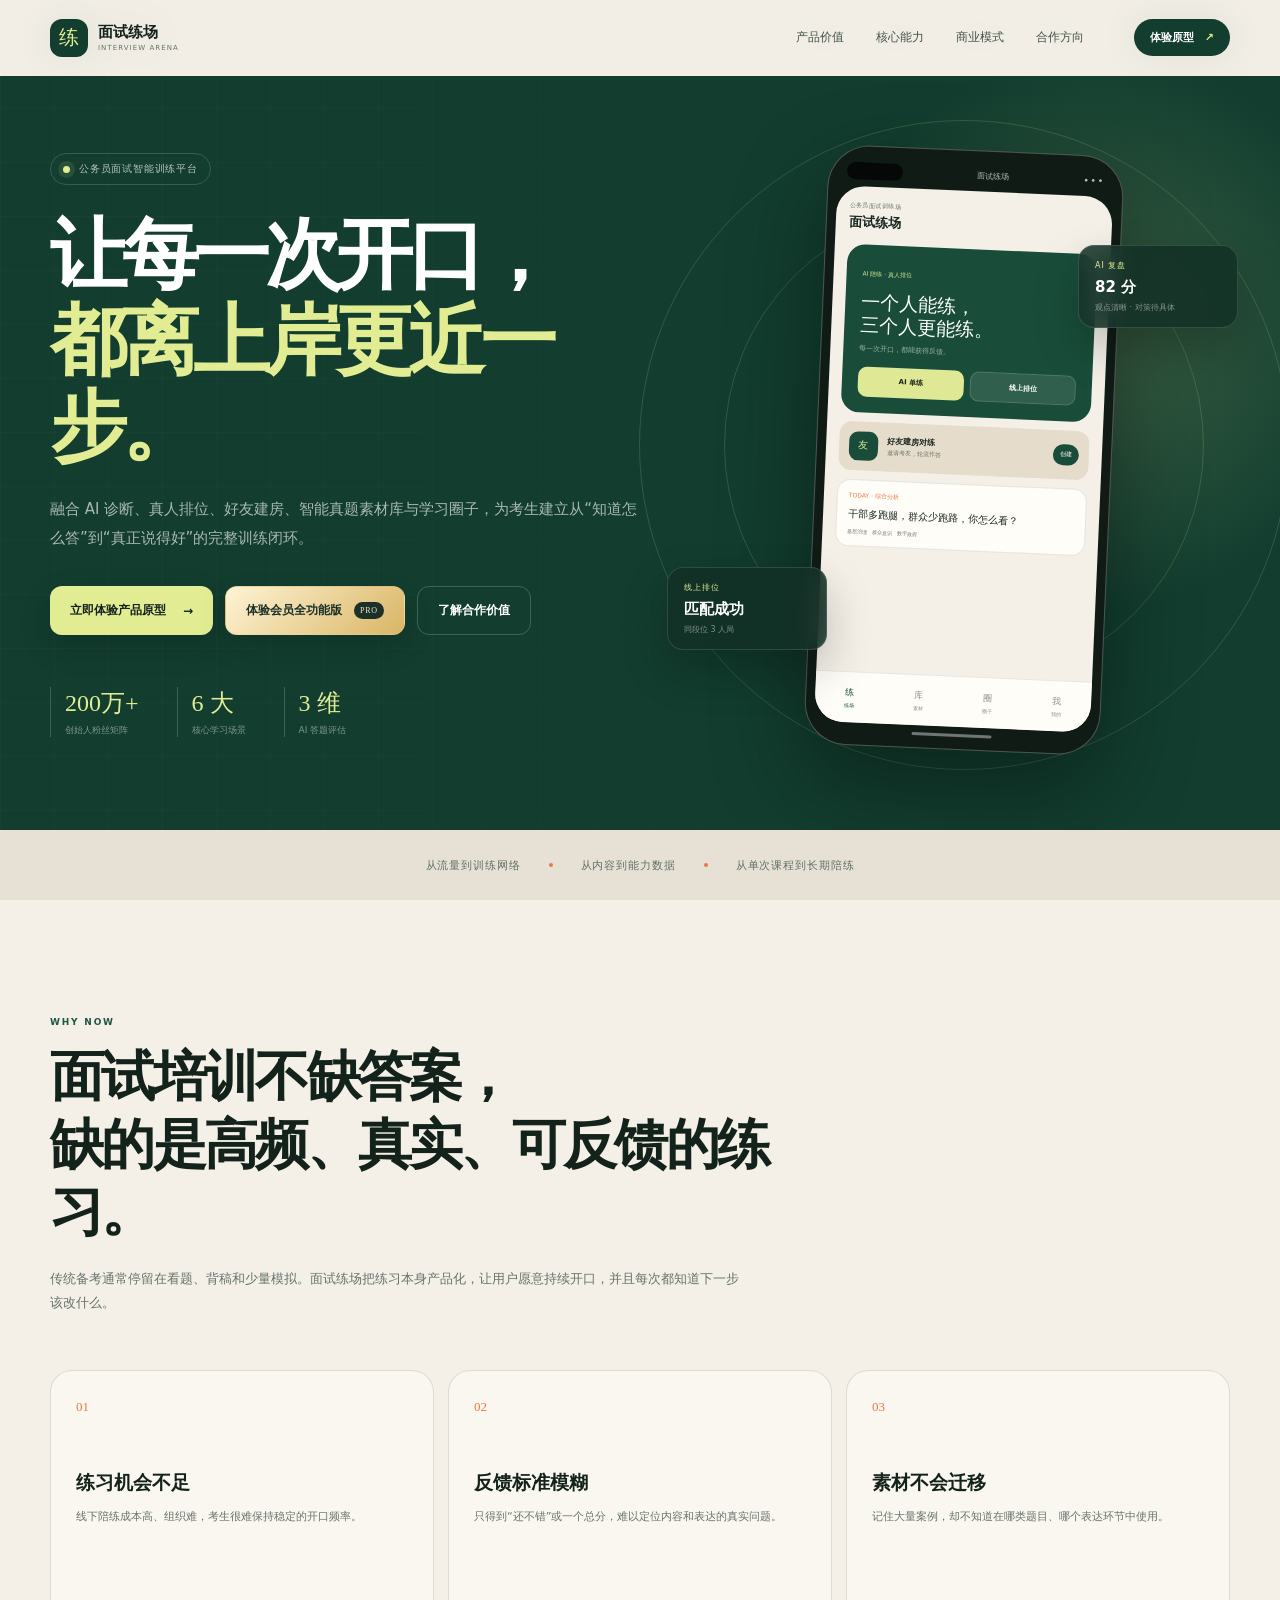
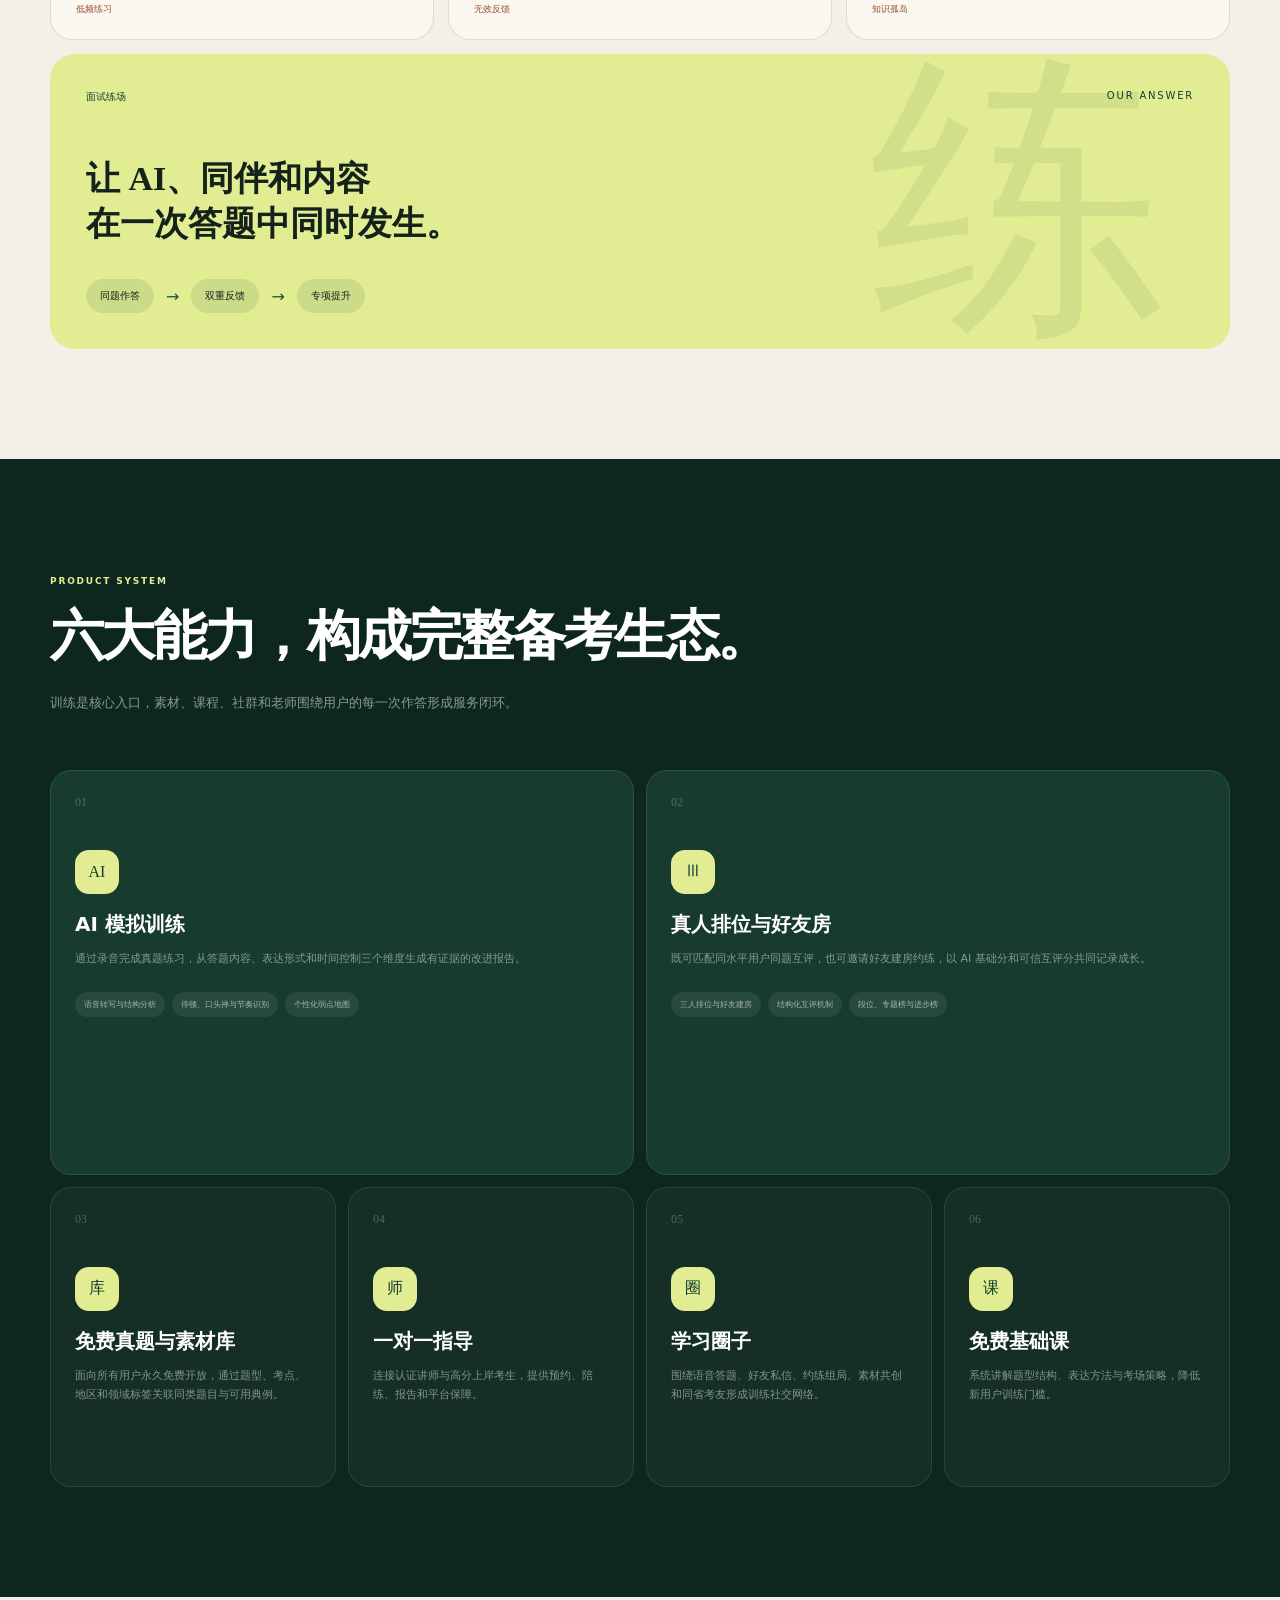
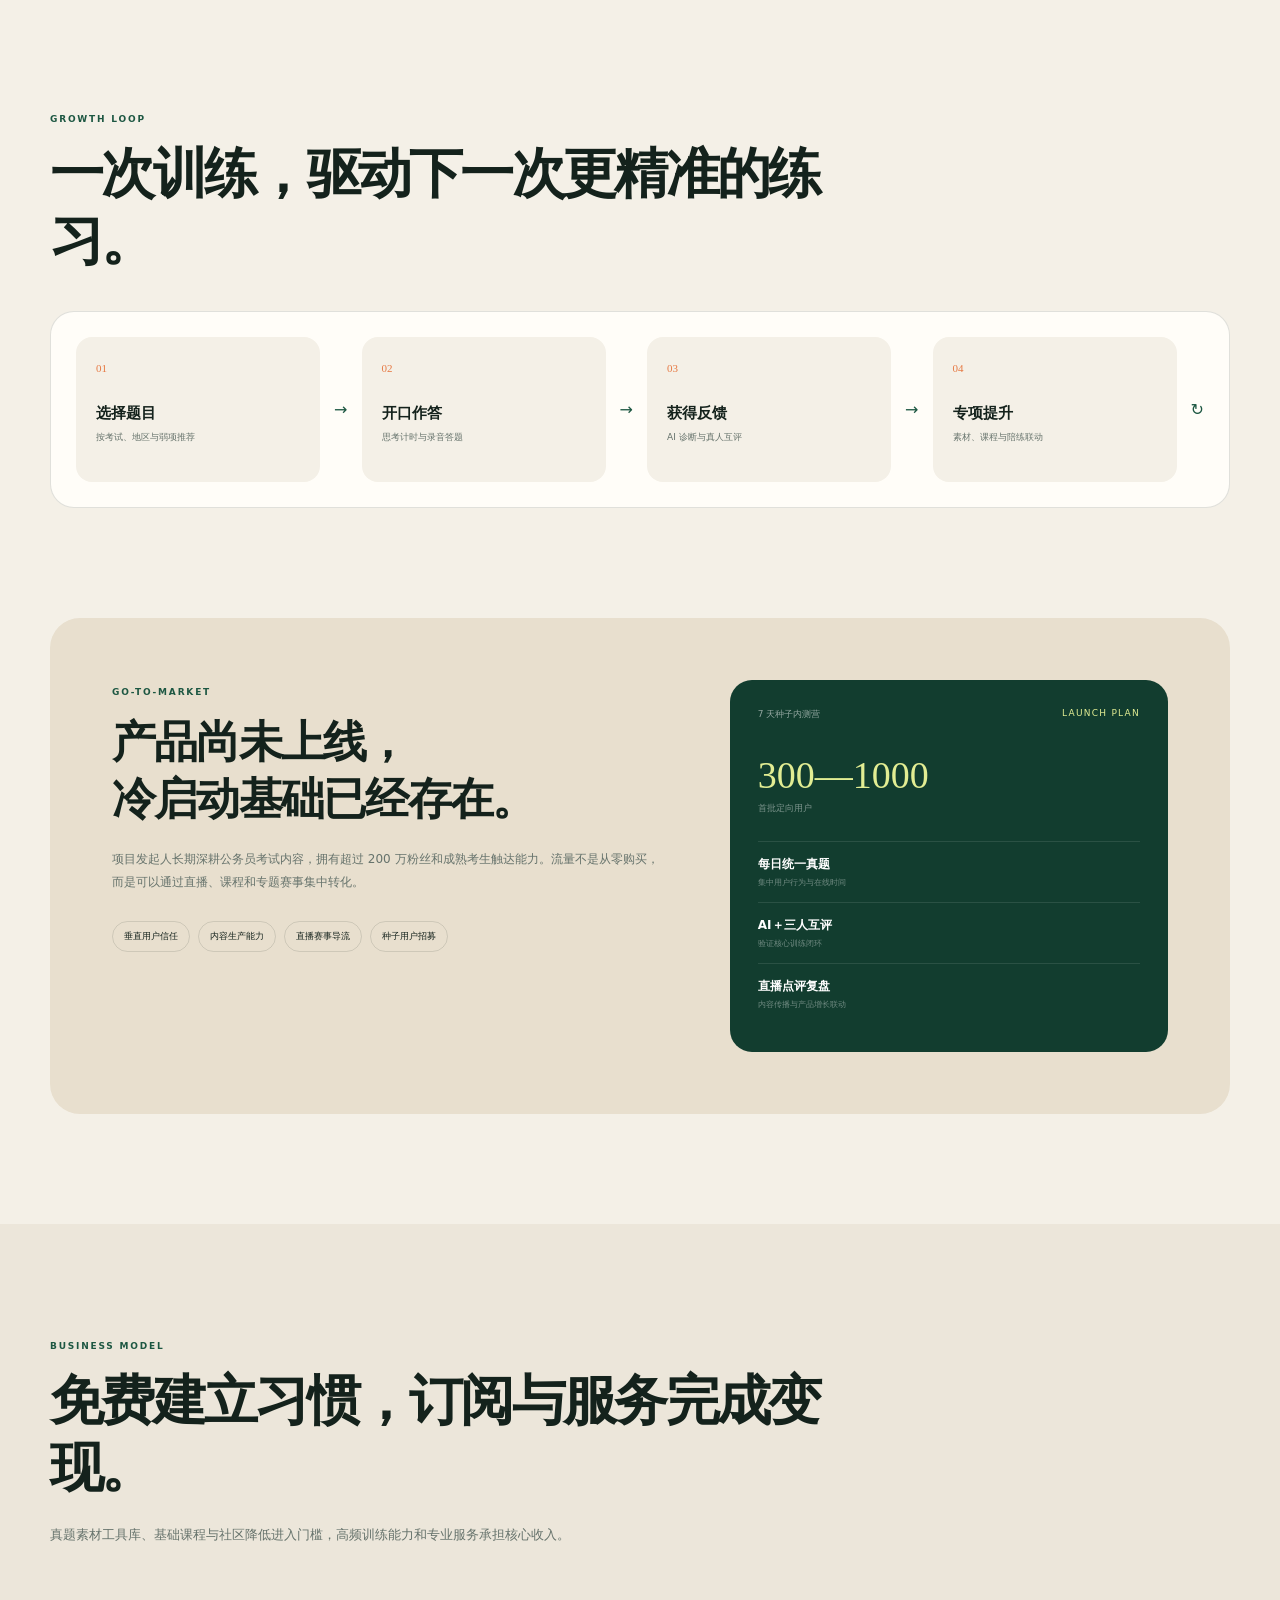
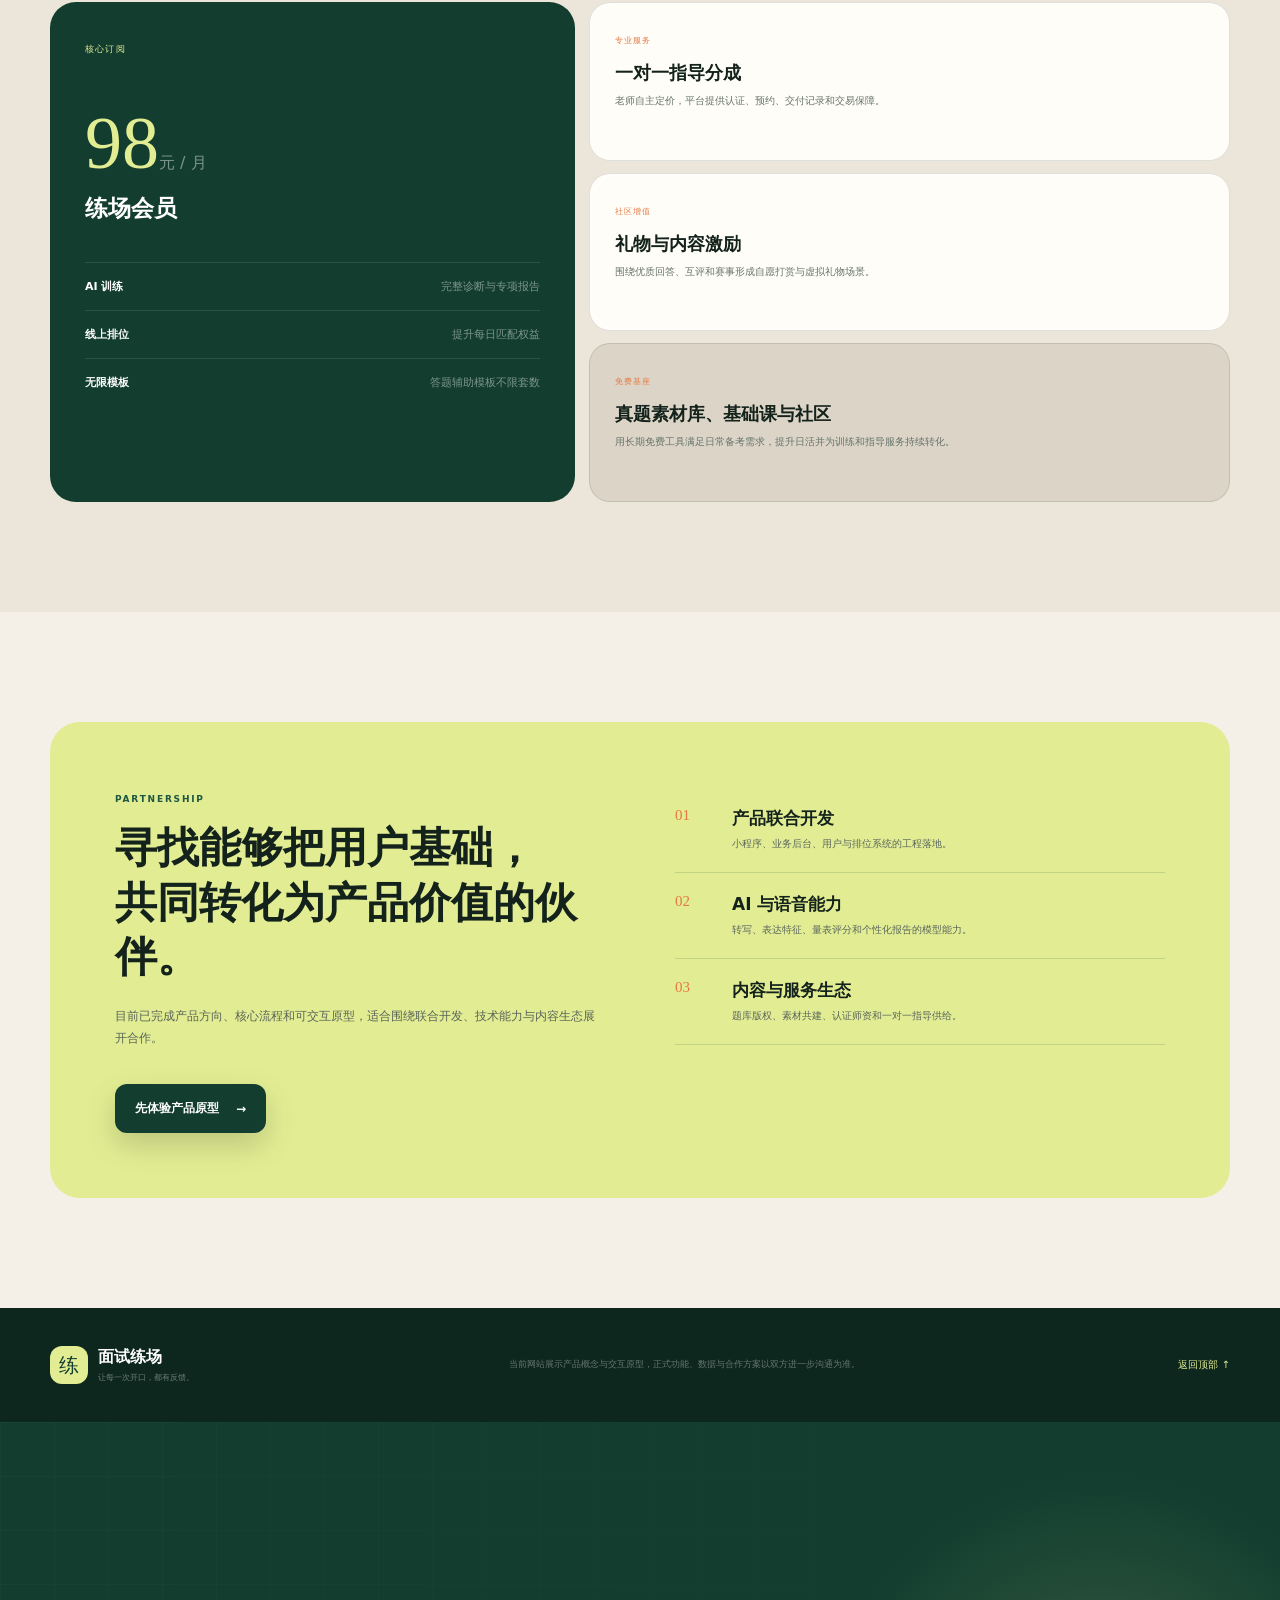
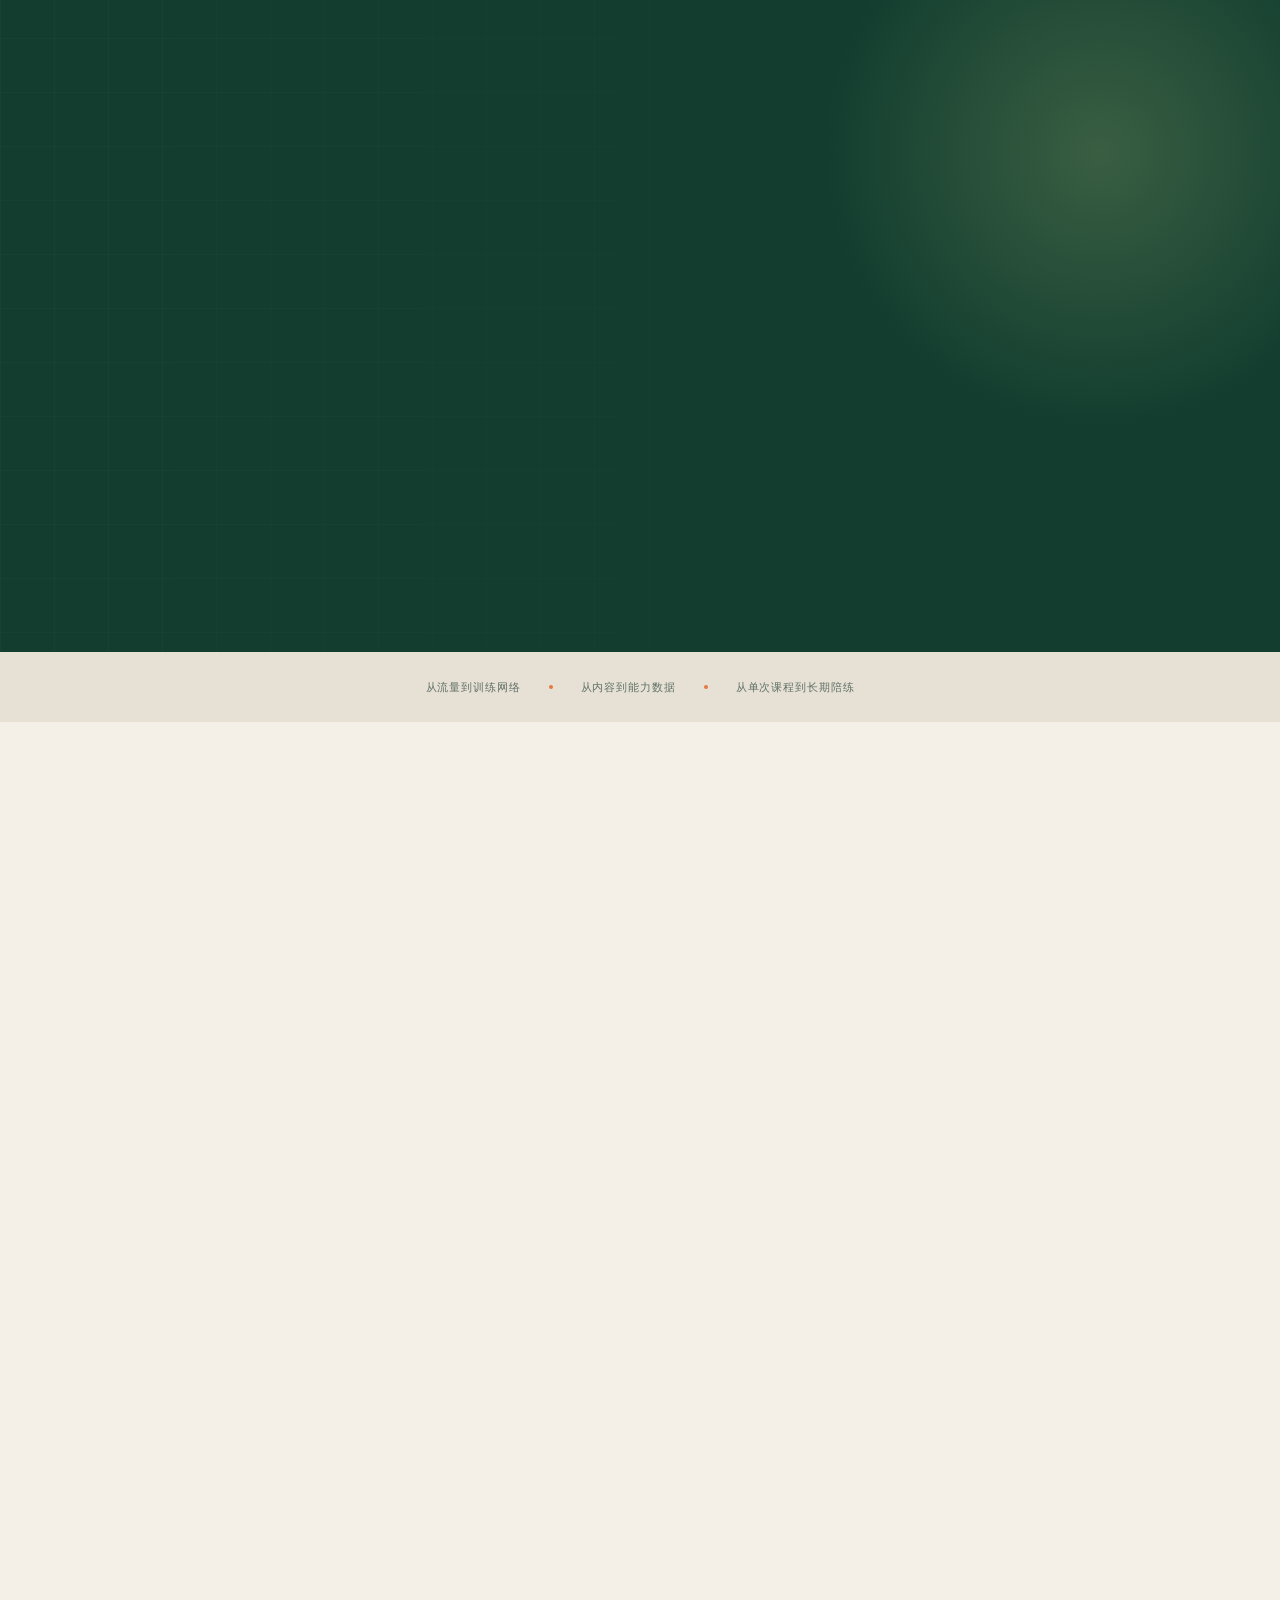
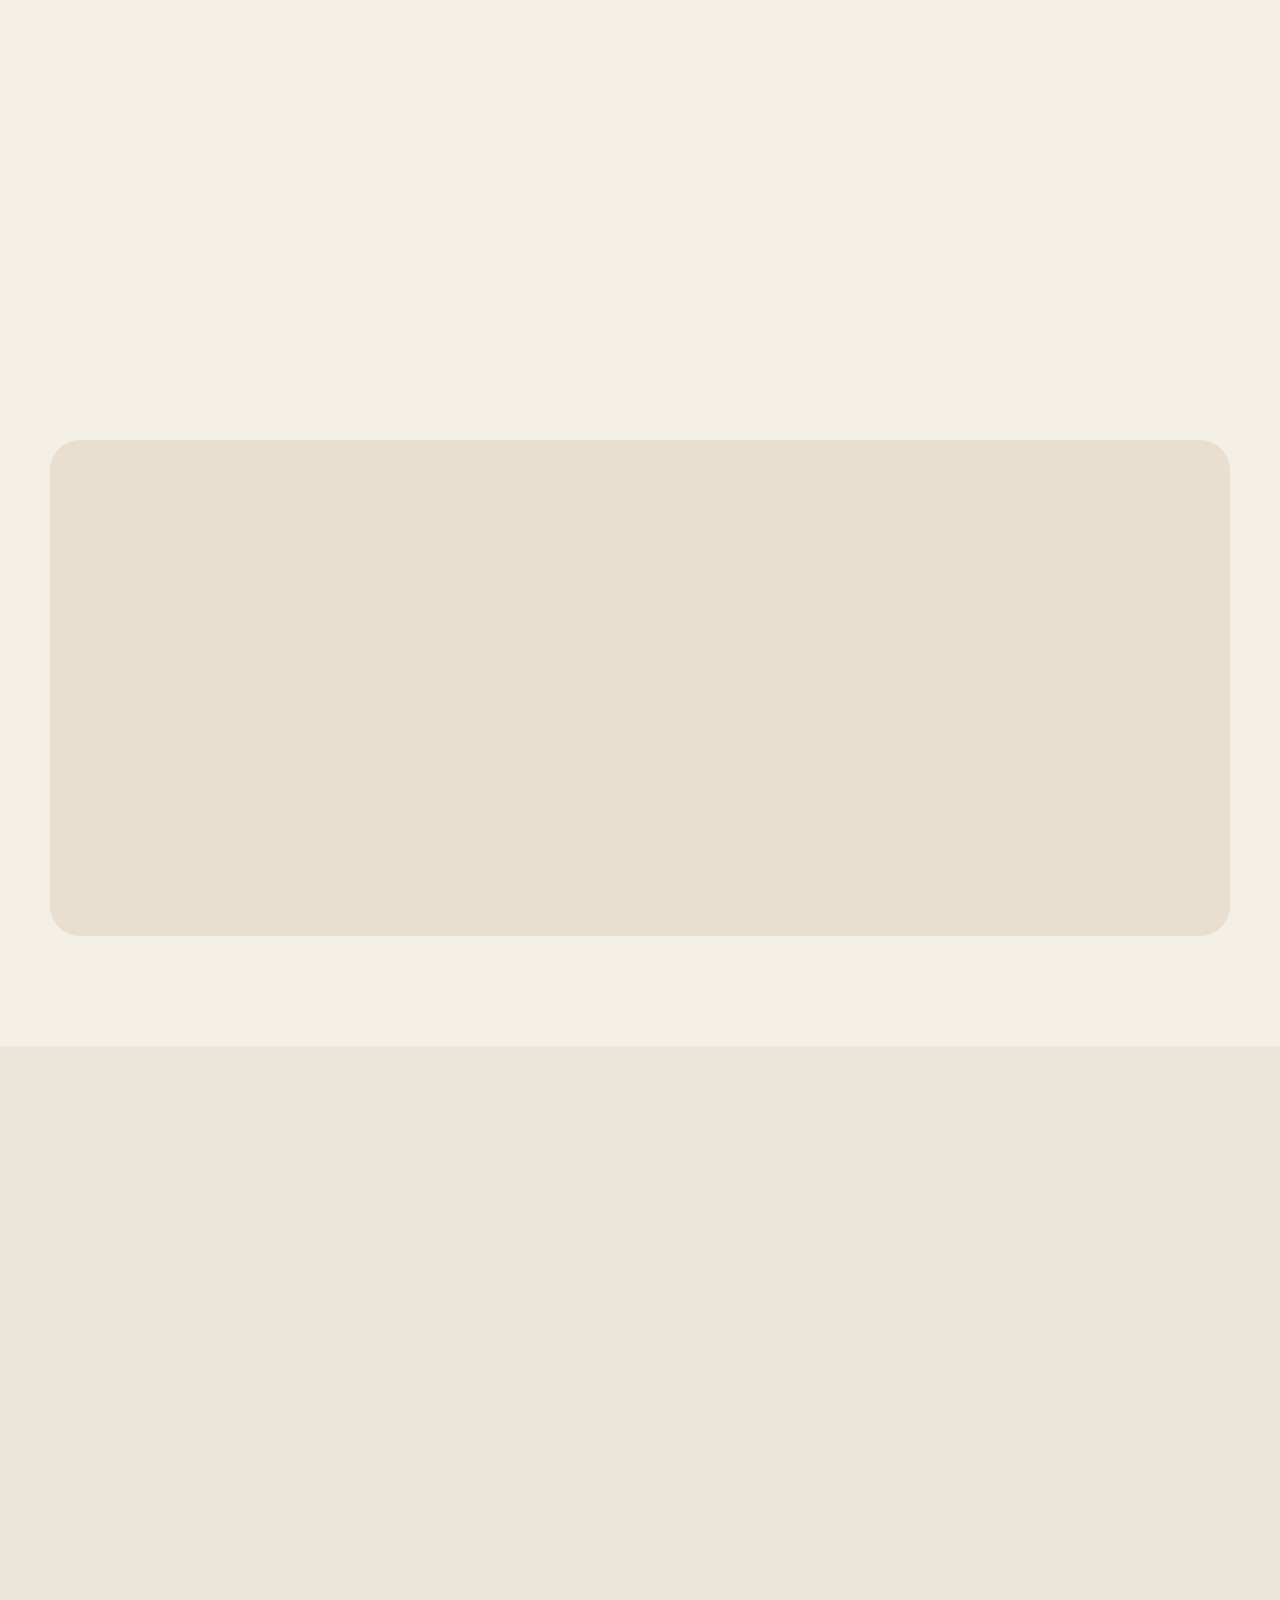
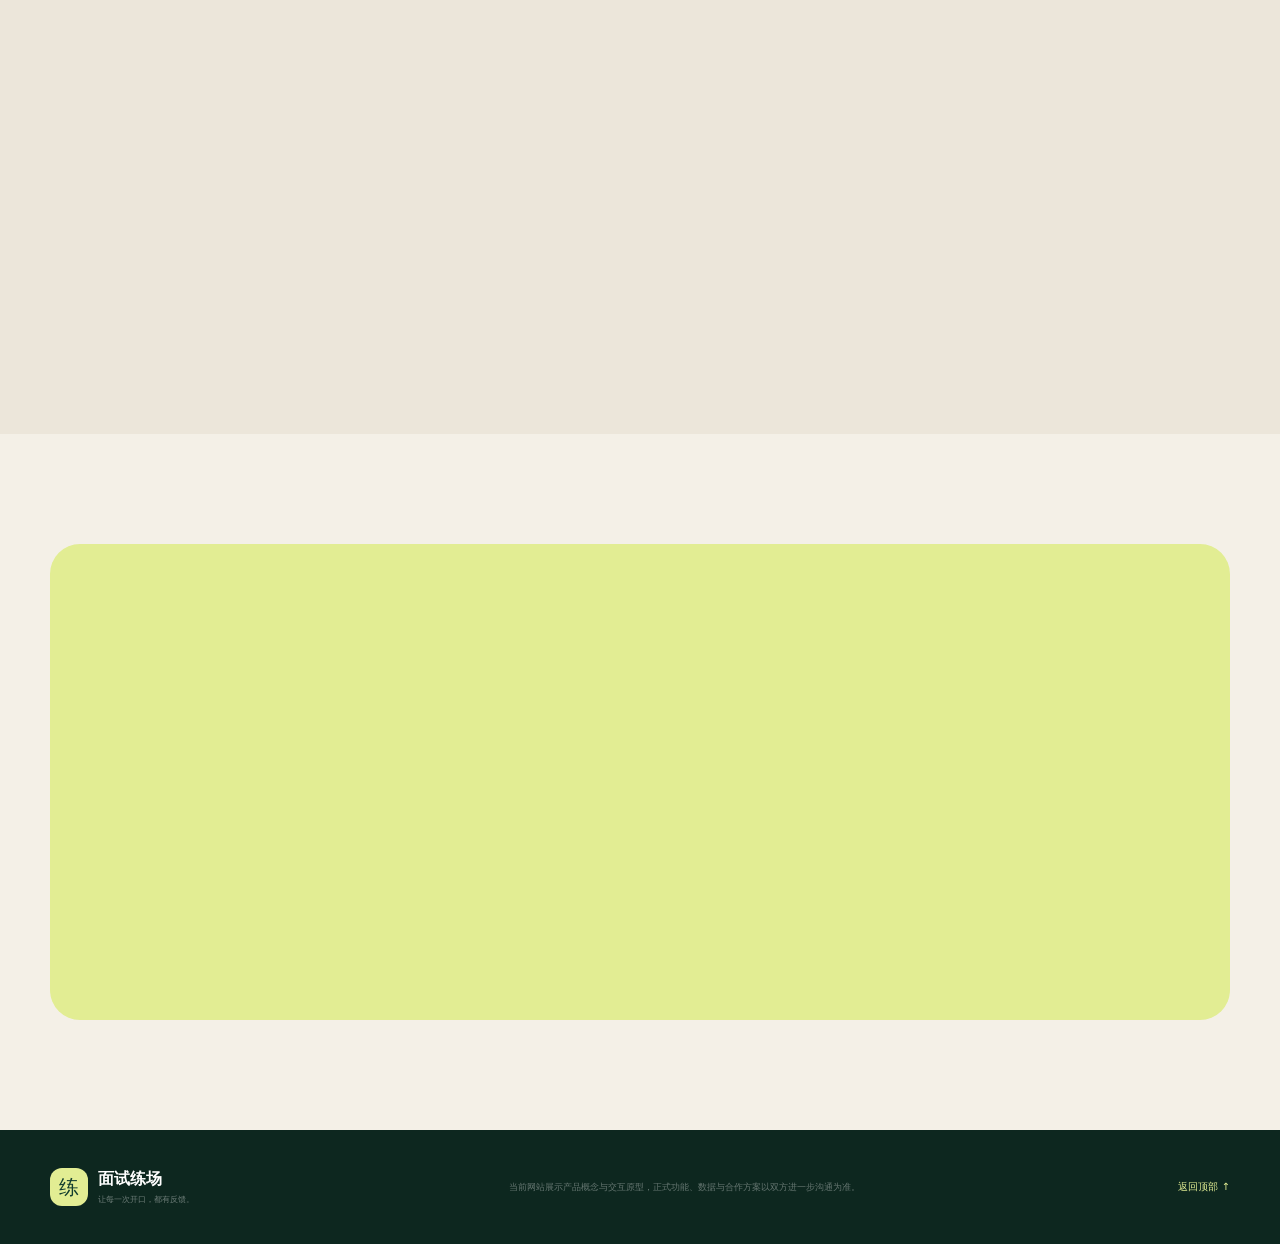
==== commit b2f8db74: "Update free-library business model" ====
--- a/index.html
+++ b/index.html
@@ -1,3 +1,167 @@
+<!doctype html>
+<html lang="zh-CN">
+<head>
+  <meta charset="UTF-8" />
+  <meta name="viewport" content="width=device-width, initial-scale=1.0" />
+  <meta name="theme-color" content="#112e24" />
+  <meta name="description" content="面试练场：面向公务员面试考生的 AI 训练、真人排位与知识素材平台。" />
+  <title>面试练场 · 公务员面试智能训练平台</title>
+  <link rel="stylesheet" href="site.css" />
+</head>
+<body>
+  <header class="site-header">
+    <a class="brand" href="#top" aria-label="面试练场首页">
+      <span class="brand-mark">练</span>
+      <span><strong>面试练场</strong><small>INTERVIEW ARENA</small></span>
+    </a>
+    <nav id="site-nav">
+      <a href="#value">产品价值</a>
+      <a href="#features">核心能力</a>
+      <a href="#business">商业模式</a>
+      <a href="#cooperation">合作方向</a>
+    </nav>
+    <a class="header-cta" href="demo.html?v=4">体验原型 <span>↗</span></a>
+    <button class="menu-button" id="menu-button" aria-label="打开导航" aria-expanded="false"><i></i><i></i></button>
+  </header>
+
+  <main id="top">
+    <section class="hero">
+      <div class="hero-grid"></div>
+      <div class="hero-glow"></div>
+      <div class="hero-copy reveal">
+        <div class="hero-label"><i></i> 公务员面试智能训练平台</div>
+        <h1>让每一次开口，<br /><em>都离上岸更近一步。</em></h1>
+        <p>融合 AI 诊断、真人排位、好友建房、智能真题素材库与学习圈子，为考生建立从“知道怎么答”到“真正说得好”的完整训练闭环。</p>
+        <div class="hero-actions">
+          <a class="button primary" href="demo.html?v=4">立即体验产品原型 <span>→</span></a>
+          <a class="button member-button" href="member.html?v=2">体验会员全功能版 <span>PRO</span></a>
+          <a class="button secondary" href="#cooperation">了解合作价值</a>
+        </div>
+        <div class="hero-proof">
+          <div><strong>200万+</strong><span>创始人粉丝矩阵</span></div>
+          <div><strong>6 大</strong><span>核心学习场景</span></div>
+          <div><strong>3 维</strong><span>AI 答题评估</span></div>
+        </div>
+      </div>
+
+      <div class="hero-product reveal delay-one">
+        <div class="orbit orbit-one"></div><div class="orbit orbit-two"></div>
+        <div class="phone-shell">
+          <div class="phone-top"><i></i><span>面试练场</span><b>•••</b></div>
+          <div class="phone-preview" aria-label="面试练场静态界面预览">
+            <div class="preview-header"><small>公务员面试训练场</small><strong>面试练场</strong></div>
+            <div class="preview-hero"><span>AI 陪练 · 真人排位</span><h3>一个人能练，<br />三个人更能练。</h3><p>每一次开口，都能获得反馈。</p><div><b>AI 单练</b><b>线上排位</b></div></div>
+            <div class="preview-friend"><i>友</i><span><strong>好友建房对练</strong><small>邀请考友，轮流作答</small></span><em>创建</em></div>
+            <div class="preview-question"><small>TODAY · 综合分析</small><strong>干部多跑腿，群众少跑路，你怎么看？</strong><span>基层治理　群众意识　数字政府</span></div>
+            <div class="preview-nav"><b>练<small>练场</small></b><b>库<small>素材</small></b><b>圈<small>圈子</small></b><b>我<small>我的</small></b></div>
+          </div>
+          <div class="phone-home"></div>
+        </div>
+        <article class="floating-card ai-card"><span>AI 复盘</span><strong>82 分</strong><small>观点清晰 · 对策待具体</small></article>
+        <article class="floating-card rank-card"><span>线上排位</span><strong>匹配成功</strong><small>同段位 3 人局</small></article>
+      </div>
+    </section>
+
+    <section class="trust-strip">
+      <span>从流量到训练网络</span><i></i><span>从内容到能力数据</span><i></i><span>从单次课程到长期陪练</span>
+    </section>
+
+    <section class="section value-section" id="value">
+      <div class="section-heading reveal">
+        <span class="kicker">WHY NOW</span>
+        <h2>面试培训不缺答案，<br />缺的是高频、真实、可反馈的练习。</h2>
+        <p>传统备考通常停留在看题、背稿和少量模拟。面试练场把练习本身产品化，让用户愿意持续开口，并且每次都知道下一步该改什么。</p>
+      </div>
+      <div class="value-grid">
+        <article class="pain-card reveal"><span>01</span><h3>练习机会不足</h3><p>线下陪练成本高、组织难，考生很难保持稳定的开口频率。</p><i>低频练习</i></article>
+        <article class="pain-card reveal delay-one"><span>02</span><h3>反馈标准模糊</h3><p>只得到“还不错”或一个总分，难以定位内容和表达的真实问题。</p><i>无效反馈</i></article>
+        <article class="pain-card reveal delay-two"><span>03</span><h3>素材不会迁移</h3><p>记住大量案例，却不知道在哪类题目、哪个表达环节中使用。</p><i>知识孤岛</i></article>
+        <article class="solution-card reveal">
+          <div class="solution-top"><span>面试练场</span><em>OUR ANSWER</em></div>
+          <h3>让 AI、同伴和内容<br />在一次答题中同时发生。</h3>
+          <div class="solution-flow"><span>同题作答</span><b>→</b><span>双重反馈</span><b>→</b><span>专项提升</span></div>
+        </article>
+      </div>
+    </section>
+
+    <section class="section feature-section" id="features">
+      <div class="section-heading light reveal">
+        <span class="kicker">PRODUCT SYSTEM</span>
+        <h2>六大能力，构成完整备考生态。</h2>
+        <p>训练是核心入口，素材、课程、社群和老师围绕用户的每一次作答形成服务闭环。</p>
+      </div>
+      <div class="feature-grid">
+        <article class="feature-card featured reveal"><div class="feature-number">01</div><div class="feature-icon">AI</div><h3>AI 模拟训练</h3><p>通过录音完成真题练习，从答题内容、表达形式和时间控制三个维度生成有证据的改进报告。</p><ul><li>语音转写与结构分析</li><li>停顿、口头禅与节奏识别</li><li>个性化弱点地图</li></ul></article>
+        <article class="feature-card featured reveal delay-one"><div class="feature-number">02</div><div class="feature-icon">Ⅲ</div><h3>真人排位与好友房</h3><p>既可匹配同水平用户同题互评，也可邀请好友建房约练，以 AI 基础分和可信互评分共同记录成长。</p><ul><li>三人排位与好友建房</li><li>结构化互评机制</li><li>段位、专题榜与进步榜</li></ul></article>
+        <article class="feature-card reveal"><div class="feature-number">03</div><div class="feature-icon">库</div><h3>免费真题与素材库</h3><p>面向所有用户永久免费开放，通过题型、考点、地区和领域标签关联同类题目与可用典例。</p></article>
+        <article class="feature-card reveal delay-one"><div class="feature-number">04</div><div class="feature-icon">师</div><h3>一对一指导</h3><p>连接认证讲师与高分上岸考生，提供预约、陪练、报告和平台保障。</p></article>
+        <article class="feature-card reveal delay-two"><div class="feature-number">05</div><div class="feature-icon">圈</div><h3>学习圈子</h3><p>围绕语音答题、好友私信、约练组局、素材共创和同省考友形成训练社交网络。</p></article>
+        <article class="feature-card reveal delay-three"><div class="feature-number">06</div><div class="feature-icon">课</div><h3>免费基础课</h3><p>系统讲解题型结构、表达方法与考场策略，降低新用户训练门槛。</p></article>
+      </div>
+    </section>
+
+    <section class="section loop-section">
+      <div class="section-heading reveal"><span class="kicker">GROWTH LOOP</span><h2>一次训练，驱动下一次更精准的练习。</h2></div>
+      <div class="loop-track reveal">
+        <article><span>01</span><strong>选择题目</strong><small>按考试、地区与弱项推荐</small></article><b>→</b>
+        <article><span>02</span><strong>开口作答</strong><small>思考计时与录音答题</small></article><b>→</b>
+        <article><span>03</span><strong>获得反馈</strong><small>AI 诊断与真人互评</small></article><b>→</b>
+        <article><span>04</span><strong>专项提升</strong><small>素材、课程与陪练联动</small></article><b>↻</b>
+      </div>
+    </section>
+
+    <section class="section advantage-section">
+      <div class="advantage-panel">
+        <div class="advantage-copy reveal">
+          <span class="kicker">GO-TO-MARKET</span>
+          <h2>产品尚未上线，<br />冷启动基础已经存在。</h2>
+          <p>项目发起人长期深耕公务员考试内容，拥有超过 200 万粉丝和成熟考生触达能力。流量不是从零购买，而是可以通过直播、课程和专题赛事集中转化。</p>
+          <div class="advantage-tags"><span>垂直用户信任</span><span>内容生产能力</span><span>直播赛事导流</span><span>种子用户招募</span></div>
+        </div>
+        <div class="launch-card reveal delay-one">
+          <div class="launch-top"><span>7 天种子内测营</span><em>LAUNCH PLAN</em></div>
+          <div class="launch-metric"><strong>300—1000</strong><span>首批定向用户</span></div>
+          <ol><li><b>每日统一真题</b><small>集中用户行为与在线时间</small></li><li><b>AI＋三人互评</b><small>验证核心训练闭环</small></li><li><b>直播点评复盘</b><small>内容传播与产品增长联动</small></li></ol>
+        </div>
+      </div>
+    </section>
+
+    <section class="section business-section" id="business">
+      <div class="section-heading reveal"><span class="kicker">BUSINESS MODEL</span><h2>免费建立习惯，订阅与服务完成变现。</h2><p>真题素材工具库、基础课程与社区降低进入门槛，高频训练能力和专业服务承担核心收入。</p></div>
+      <div class="business-grid">
+        <article class="business-main reveal">
+          <span class="plan-label">核心订阅</span><div class="price"><strong>98</strong><span>元 / 月</span></div><h3>练场会员</h3>
+          <ul><li><b>AI 训练</b><span>完整诊断与专项报告</span></li><li><b>线上排位</b><span>提升每日匹配权益</span></li><li><b>无限模板</b><span>答题辅助模板不限套数</span></li></ul>
+        </article>
+        <div class="business-stack">
+          <article class="revenue-card reveal delay-one"><span>专业服务</span><h3>一对一指导分成</h3><p>老师自主定价，平台提供认证、预约、交付记录和交易保障。</p></article>
+          <article class="revenue-card reveal delay-two"><span>社区增值</span><h3>礼物与内容激励</h3><p>围绕优质回答、互评和赛事形成自愿打赏与虚拟礼物场景。</p></article>
+          <article class="revenue-card muted-card reveal delay-three"><span>免费基座</span><h3>真题素材库、基础课与社区</h3><p>用长期免费工具满足日常备考需求，提升日活并为训练和指导服务持续转化。</p></article>
+        </div>
+      </div>
+    </section>
+
+    <section class="section cooperation-section" id="cooperation">
+      <div class="cooperation-panel">
+        <div class="cooperation-copy reveal"><span class="kicker">PARTNERSHIP</span><h2>寻找能够把用户基础，<br />共同转化为产品价值的伙伴。</h2><p>目前已完成产品方向、核心流程和可交互原型，适合围绕联合开发、技术能力与内容生态展开合作。</p><a class="button primary dark-button" href="demo.html?v=4">先体验产品原型 <span>→</span></a></div>
+        <div class="cooperation-list reveal delay-one">
+          <article><span>01</span><div><h3>产品联合开发</h3><p>小程序、业务后台、用户与排位系统的工程落地。</p></div></article>
+          <article><span>02</span><div><h3>AI 与语音能力</h3><p>转写、表达特征、量表评分和个性化报告的模型能力。</p></div></article>
+          <article><span>03</span><div><h3>内容与服务生态</h3><p>题库版权、素材共建、认证师资和一对一指导供给。</p></div></article>
+        </div>
+      </div>
+    </section>
+  </main>
+
+  <footer>
+    <div class="footer-brand"><span class="brand-mark">练</span><div><strong>面试练场</strong><small>让每一次开口，都有反馈。</small></div></div>
+    <p>当前网站展示产品概念与交互原型，正式功能、数据与合作方案以双方进一步沟通为准。</p>
+    <a href="#top">返回顶部 ↑</a>
+  </footer>
+
+  <script src="site.js"></script>
+</body>
+</html>
 <!doctype html>
 <html lang="zh-CN">
 <head>
--- a/site.css
+++ b/site.css
@@ -32,7 +32,7 @@
 .hero-glow { position: absolute; width: 600px; height: 600px; right: -120px; top: 30px; border-radius: 50%; background: radial-gradient(circle,rgba(226,237,147,.19),transparent 66%); }
 .hero-copy { position: relative; z-index: 2; }.hero-label { display: inline-flex; align-items: center; gap: 9px; padding: 8px 12px; border: 1px solid rgba(255,255,255,.16); border-radius: 99px; color: rgba(255,255,255,.7); font-size: 10px; letter-spacing: .08em; }.hero-label i { width: 7px; height: 7px; border-radius: 50%; background: var(--lime); box-shadow: 0 0 0 5px rgba(226,237,147,.1); }
 .hero h1 { margin: 28px 0 24px; font: 700 clamp(48px,6vw,78px)/1.12 "STSong","SimSun",serif; letter-spacing: -.07em; }.hero h1 em { color: var(--lime); font-style: normal; }.hero-copy>p { max-width: 620px; margin: 0; color: rgba(255,255,255,.64); font-size: 15px; line-height: 1.9; }
-.hero-actions { display: flex; gap: 12px; margin-top: 34px; }.button { display: inline-flex; align-items: center; justify-content: center; min-height: 49px; padding: 0 20px; border-radius: 12px; font-size: 12px; font-weight: 800; transition: .25s; }.button.primary { background: var(--lime); color: var(--ink); box-shadow: 0 12px 30px rgba(0,0,0,.17); }.button.primary:hover { transform: translateY(-2px); box-shadow: 0 16px 34px rgba(0,0,0,.23); }.button.primary span { padding-left: 17px; }.button.secondary { border: 1px solid rgba(255,255,255,.2); color: white; }.button.secondary:hover { background: rgba(255,255,255,.08); }
+.hero-actions { display: flex; gap: 12px; margin-top: 34px; flex-wrap:wrap; }.button { display: inline-flex; align-items: center; justify-content: center; min-height: 49px; padding: 0 20px; border-radius: 12px; font-size: 12px; font-weight: 800; transition: .25s; }.button.primary { background: var(--lime); color: var(--ink); box-shadow: 0 12px 30px rgba(0,0,0,.17); }.button.primary:hover { transform: translateY(-2px); box-shadow: 0 16px 34px rgba(0,0,0,.23); }.button.primary span { padding-left: 17px; }.button.member-button { border:1px solid rgba(226,193,117,.45);background:linear-gradient(135deg,#fff4d5,#d9b565);color:#1b3028;box-shadow:0 12px 28px rgba(0,0,0,.14); }.button.member-button:hover { transform:translateY(-2px);box-shadow:0 15px 32px rgba(0,0,0,.2); }.button.member-button span { margin-left:12px;padding:4px 6px;border-radius:99px;background:#1b3028;color:#f6e9c7;font:8px Georgia,serif;letter-spacing:.08em; }.button.secondary { border: 1px solid rgba(255,255,255,.2); color: white; }.button.secondary:hover { background: rgba(255,255,255,.08); }
 .hero-proof { display: flex; gap: 38px; margin-top: 52px; }.hero-proof div { padding-left: 14px; border-left: 1px solid rgba(255,255,255,.18); }.hero-proof strong,.hero-proof span { display: block; }.hero-proof strong { font: 24px Georgia,serif; color: var(--lime); }.hero-proof span { margin-top: 5px; font-size: 9px; color: rgba(255,255,255,.46); }
 .hero-product { height: 590px; position: relative; display: grid; place-items: center; }.phone-shell { width: 296px; height: 600px; padding: 9px; border: 1px solid rgba(255,255,255,.26); border-radius: 42px; background: #101b16; box-shadow: 0 35px 90px rgba(0,0,0,.38); position: relative; z-index: 3; transform: rotate(2.5deg); }.phone-top { height: 31px; padding: 0 9px; display: flex; align-items: center; justify-content: space-between; color: rgba(255,255,255,.7); font-size: 8px; }.phone-top i { width: 56px; height: 17px; border-radius: 99px; background: #050807; }.phone-top b { letter-spacing: 2px; }.phone-preview { height:536px;padding:15px 13px 58px;overflow:hidden;border-radius:28px;background:#f4f0e8;color:#18241f;position:relative;text-align:left; }.preview-header small,.preview-header strong { display:block; }.preview-header small { color:#68726c;font-size:6px;letter-spacing:.08em; }.preview-header strong { margin-top:3px;font-size:13px; }.preview-hero { margin-top:13px;padding:16px;border-radius:18px;background:#194d3a;color:white; }.preview-hero>span { color:#dfe995;font-size:6px; }.preview-hero h3 { margin:12px 0 6px;font:19px/1.2 "STSong",serif; }.preview-hero p { margin:0;color:rgba(255,255,255,.55);font-size:7px; }.preview-hero>div { display:grid;grid-template-columns:1fr 1fr;gap:6px;margin-top:13px; }.preview-hero b { padding:9px 5px;border-radius:9px;background:#dfe995;color:#18241f;text-align:center;font-size:7px; }.preview-hero b:last-child { background:rgba(255,255,255,.1);color:white;border:1px solid rgba(255,255,255,.15); }.preview-friend { display:grid;grid-template-columns:30px 1fr auto;gap:8px;align-items:center;margin-top:9px;padding:10px;border-radius:13px;background:#e5dccb; }.preview-friend i { width:29px;height:29px;display:grid;place-items:center;border-radius:9px;background:#194d3a;color:#dfe995;font-style:normal;font-size:10px; }.preview-friend strong,.preview-friend small { display:block; }.preview-friend strong { font-size:8px; }.preview-friend small { margin-top:2px;color:#6e766f;font-size:6px; }.preview-friend em { padding:6px 7px;border-radius:99px;background:#194d3a;color:white;font-size:6px;font-style:normal; }.preview-question { margin-top:9px;padding:11px;border-radius:13px;background:#fffdf8;border:1px solid rgba(24,36,31,.1); }.preview-question small,.preview-question strong,.preview-question span { display:block; }.preview-question small { color:#e87842;font-size:6px; }.preview-question strong { margin:7px 0;font:10px/1.45 "STSong",serif; }.preview-question span { color:#6e766f;font-size:5px; }.preview-nav { position:absolute;left:0;right:0;bottom:0;height:51px;display:grid;grid-template-columns:repeat(4,1fr);align-items:center;background:#fffdf8;border-top:1px solid rgba(24,36,31,.1); }.preview-nav b { text-align:center;color:#8c918c;font:9px "STSong",serif; }.preview-nav b:first-child { color:#194d3a; }.preview-nav small { display:block;margin-top:3px;font:5px sans-serif; }.phone-home { width: 80px; height: 3px; border-radius: 9px; background: rgba(255,255,255,.4); margin: 7px auto 0; }.orbit { position: absolute; border: 1px solid rgba(226,237,147,.16); border-radius: 50%; }.orbit-one { width: 480px; height: 480px; }.orbit-two { width: 650px; height: 650px; }.floating-card { position: absolute; z-index: 5; width: 160px; padding: 14px 16px; border: 1px solid rgba(255,255,255,.13); border-radius: 16px; background: rgba(19,48,38,.83); box-shadow: 0 20px 45px rgba(0,0,0,.22); backdrop-filter: blur(14px); }.floating-card span,.floating-card strong,.floating-card small { display: block; }.floating-card span { color: var(--lime); font-size: 8px; letter-spacing: .12em; }.floating-card strong { margin: 7px 0 5px; font-size: 15px; }.floating-card small { color: rgba(255,255,255,.47); font-size: 8px; }.ai-card { right: -8px; top: 95px; }.rank-card { left: -32px; bottom: 90px; }
 .trust-strip { min-height: 70px; padding: 20px; display: flex; align-items: center; justify-content: center; gap: 28px; color: #607067; background: #e7e1d5; font-size: 11px; letter-spacing: .08em; }.trust-strip i { width: 4px; height: 4px; border-radius: 50%; background: var(--orange); }
--- a/site.css
+++ b/site.css
@@ -32,7 +32,7 @@
 .hero-glow { position: absolute; width: 600px; height: 600px; right: -120px; top: 30px; border-radius: 50%; background: radial-gradient(circle,rgba(226,237,147,.19),transparent 66%); }
 .hero-copy { position: relative; z-index: 2; }.hero-label { display: inline-flex; align-items: center; gap: 9px; padding: 8px 12px; border: 1px solid rgba(255,255,255,.16); border-radius: 99px; color: rgba(255,255,255,.7); font-size: 10px; letter-spacing: .08em; }.hero-label i { width: 7px; height: 7px; border-radius: 50%; background: var(--lime); box-shadow: 0 0 0 5px rgba(226,237,147,.1); }
 .hero h1 { margin: 28px 0 24px; font: 700 clamp(48px,6vw,78px)/1.12 "STSong","SimSun",serif; letter-spacing: -.07em; }.hero h1 em { color: var(--lime); font-style: normal; }.hero-copy>p { max-width: 620px; margin: 0; color: rgba(255,255,255,.64); font-size: 15px; line-height: 1.9; }
-.hero-actions { display: flex; gap: 12px; margin-top: 34px; }.button { display: inline-flex; align-items: center; justify-content: center; min-height: 49px; padding: 0 20px; border-radius: 12px; font-size: 12px; font-weight: 800; transition: .25s; }.button.primary { background: var(--lime); color: var(--ink); box-shadow: 0 12px 30px rgba(0,0,0,.17); }.button.primary:hover { transform: translateY(-2px); box-shadow: 0 16px 34px rgba(0,0,0,.23); }.button.primary span { padding-left: 17px; }.button.secondary { border: 1px solid rgba(255,255,255,.2); color: white; }.button.secondary:hover { background: rgba(255,255,255,.08); }
+.hero-actions { display: flex; gap: 12px; margin-top: 34px; flex-wrap:wrap; }.button { display: inline-flex; align-items: center; justify-content: center; min-height: 49px; padding: 0 20px; border-radius: 12px; font-size: 12px; font-weight: 800; transition: .25s; }.button.primary { background: var(--lime); color: var(--ink); box-shadow: 0 12px 30px rgba(0,0,0,.17); }.button.primary:hover { transform: translateY(-2px); box-shadow: 0 16px 34px rgba(0,0,0,.23); }.button.primary span { padding-left: 17px; }.button.member-button { border:1px solid rgba(226,193,117,.45);background:linear-gradient(135deg,#fff4d5,#d9b565);color:#1b3028;box-shadow:0 12px 28px rgba(0,0,0,.14); }.button.member-button:hover { transform:translateY(-2px);box-shadow:0 15px 32px rgba(0,0,0,.2); }.button.member-button span { margin-left:12px;padding:4px 6px;border-radius:99px;background:#1b3028;color:#f6e9c7;font:8px Georgia,serif;letter-spacing:.08em; }.button.secondary { border: 1px solid rgba(255,255,255,.2); color: white; }.button.secondary:hover { background: rgba(255,255,255,.08); }
 .hero-proof { display: flex; gap: 38px; margin-top: 52px; }.hero-proof div { padding-left: 14px; border-left: 1px solid rgba(255,255,255,.18); }.hero-proof strong,.hero-proof span { display: block; }.hero-proof strong { font: 24px Georgia,serif; color: var(--lime); }.hero-proof span { margin-top: 5px; font-size: 9px; color: rgba(255,255,255,.46); }
 .hero-product { height: 590px; position: relative; display: grid; place-items: center; }.phone-shell { width: 296px; height: 600px; padding: 9px; border: 1px solid rgba(255,255,255,.26); border-radius: 42px; background: #101b16; box-shadow: 0 35px 90px rgba(0,0,0,.38); position: relative; z-index: 3; transform: rotate(2.5deg); }.phone-top { height: 31px; padding: 0 9px; display: flex; align-items: center; justify-content: space-between; color: rgba(255,255,255,.7); font-size: 8px; }.phone-top i { width: 56px; height: 17px; border-radius: 99px; background: #050807; }.phone-top b { letter-spacing: 2px; }.phone-preview { height:536px;padding:15px 13px 58px;overflow:hidden;border-radius:28px;background:#f4f0e8;color:#18241f;position:relative;text-align:left; }.preview-header small,.preview-header strong { display:block; }.preview-header small { color:#68726c;font-size:6px;letter-spacing:.08em; }.preview-header strong { margin-top:3px;font-size:13px; }.preview-hero { margin-top:13px;padding:16px;border-radius:18px;background:#194d3a;color:white; }.preview-hero>span { color:#dfe995;font-size:6px; }.preview-hero h3 { margin:12px 0 6px;font:19px/1.2 "STSong",serif; }.preview-hero p { margin:0;color:rgba(255,255,255,.55);font-size:7px; }.preview-hero>div { display:grid;grid-template-columns:1fr 1fr;gap:6px;margin-top:13px; }.preview-hero b { padding:9px 5px;border-radius:9px;background:#dfe995;color:#18241f;text-align:center;font-size:7px; }.preview-hero b:last-child { background:rgba(255,255,255,.1);color:white;border:1px solid rgba(255,255,255,.15); }.preview-friend { display:grid;grid-template-columns:30px 1fr auto;gap:8px;align-items:center;margin-top:9px;padding:10px;border-radius:13px;background:#e5dccb; }.preview-friend i { width:29px;height:29px;display:grid;place-items:center;border-radius:9px;background:#194d3a;color:#dfe995;font-style:normal;font-size:10px; }.preview-friend strong,.preview-friend small { display:block; }.preview-friend strong { font-size:8px; }.preview-friend small { margin-top:2px;color:#6e766f;font-size:6px; }.preview-friend em { padding:6px 7px;border-radius:99px;background:#194d3a;color:white;font-size:6px;font-style:normal; }.preview-question { margin-top:9px;padding:11px;border-radius:13px;background:#fffdf8;border:1px solid rgba(24,36,31,.1); }.preview-question small,.preview-question strong,.preview-question span { display:block; }.preview-question small { color:#e87842;font-size:6px; }.preview-question strong { margin:7px 0;font:10px/1.45 "STSong",serif; }.preview-question span { color:#6e766f;font-size:5px; }.preview-nav { position:absolute;left:0;right:0;bottom:0;height:51px;display:grid;grid-template-columns:repeat(4,1fr);align-items:center;background:#fffdf8;border-top:1px solid rgba(24,36,31,.1); }.preview-nav b { text-align:center;color:#8c918c;font:9px "STSong",serif; }.preview-nav b:first-child { color:#194d3a; }.preview-nav small { display:block;margin-top:3px;font:5px sans-serif; }.phone-home { width: 80px; height: 3px; border-radius: 9px; background: rgba(255,255,255,.4); margin: 7px auto 0; }.orbit { position: absolute; border: 1px solid rgba(226,237,147,.16); border-radius: 50%; }.orbit-one { width: 480px; height: 480px; }.orbit-two { width: 650px; height: 650px; }.floating-card { position: absolute; z-index: 5; width: 160px; padding: 14px 16px; border: 1px solid rgba(255,255,255,.13); border-radius: 16px; background: rgba(19,48,38,.83); box-shadow: 0 20px 45px rgba(0,0,0,.22); backdrop-filter: blur(14px); }.floating-card span,.floating-card strong,.floating-card small { display: block; }.floating-card span { color: var(--lime); font-size: 8px; letter-spacing: .12em; }.floating-card strong { margin: 7px 0 5px; font-size: 15px; }.floating-card small { color: rgba(255,255,255,.47); font-size: 8px; }.ai-card { right: -8px; top: 95px; }.rank-card { left: -32px; bottom: 90px; }
 .trust-strip { min-height: 70px; padding: 20px; display: flex; align-items: center; justify-content: center; gap: 28px; color: #607067; background: #e7e1d5; font-size: 11px; letter-spacing: .08em; }.trust-strip i { width: 4px; height: 4px; border-radius: 50%; background: var(--orange); }
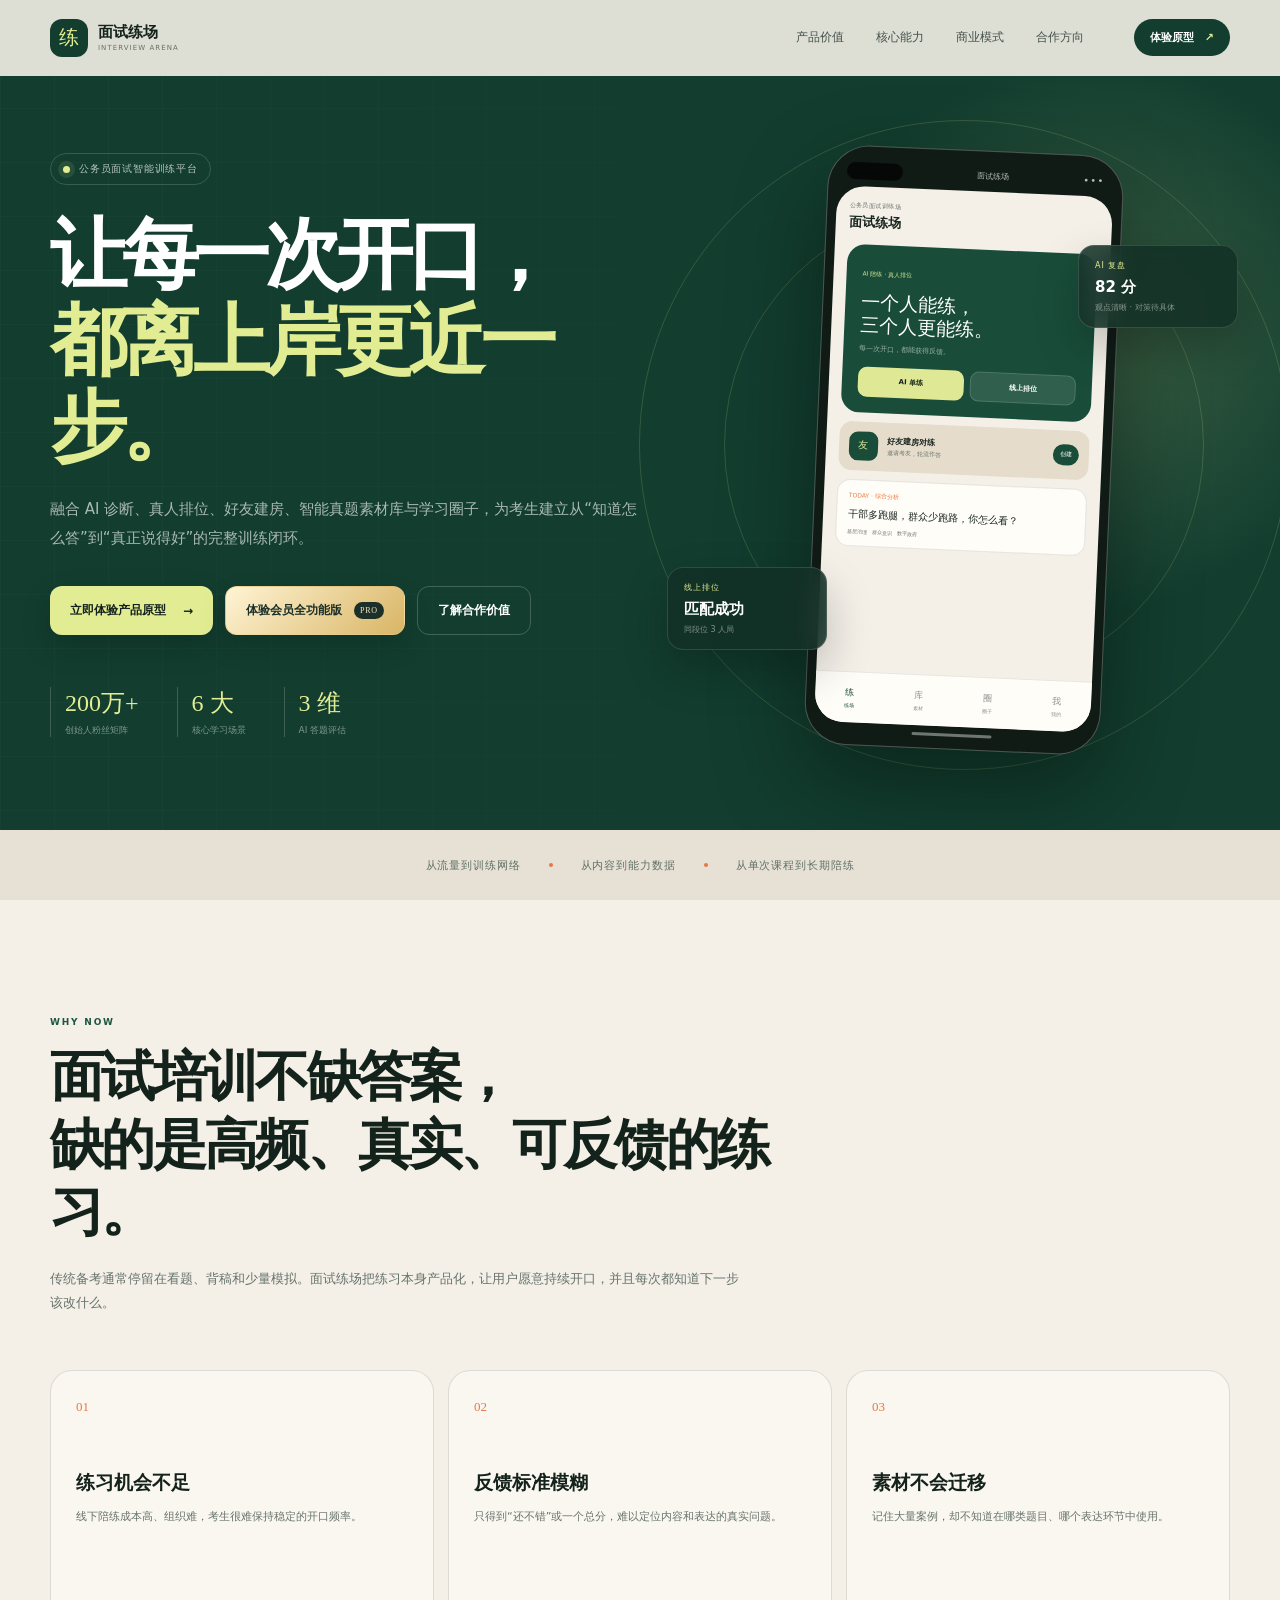
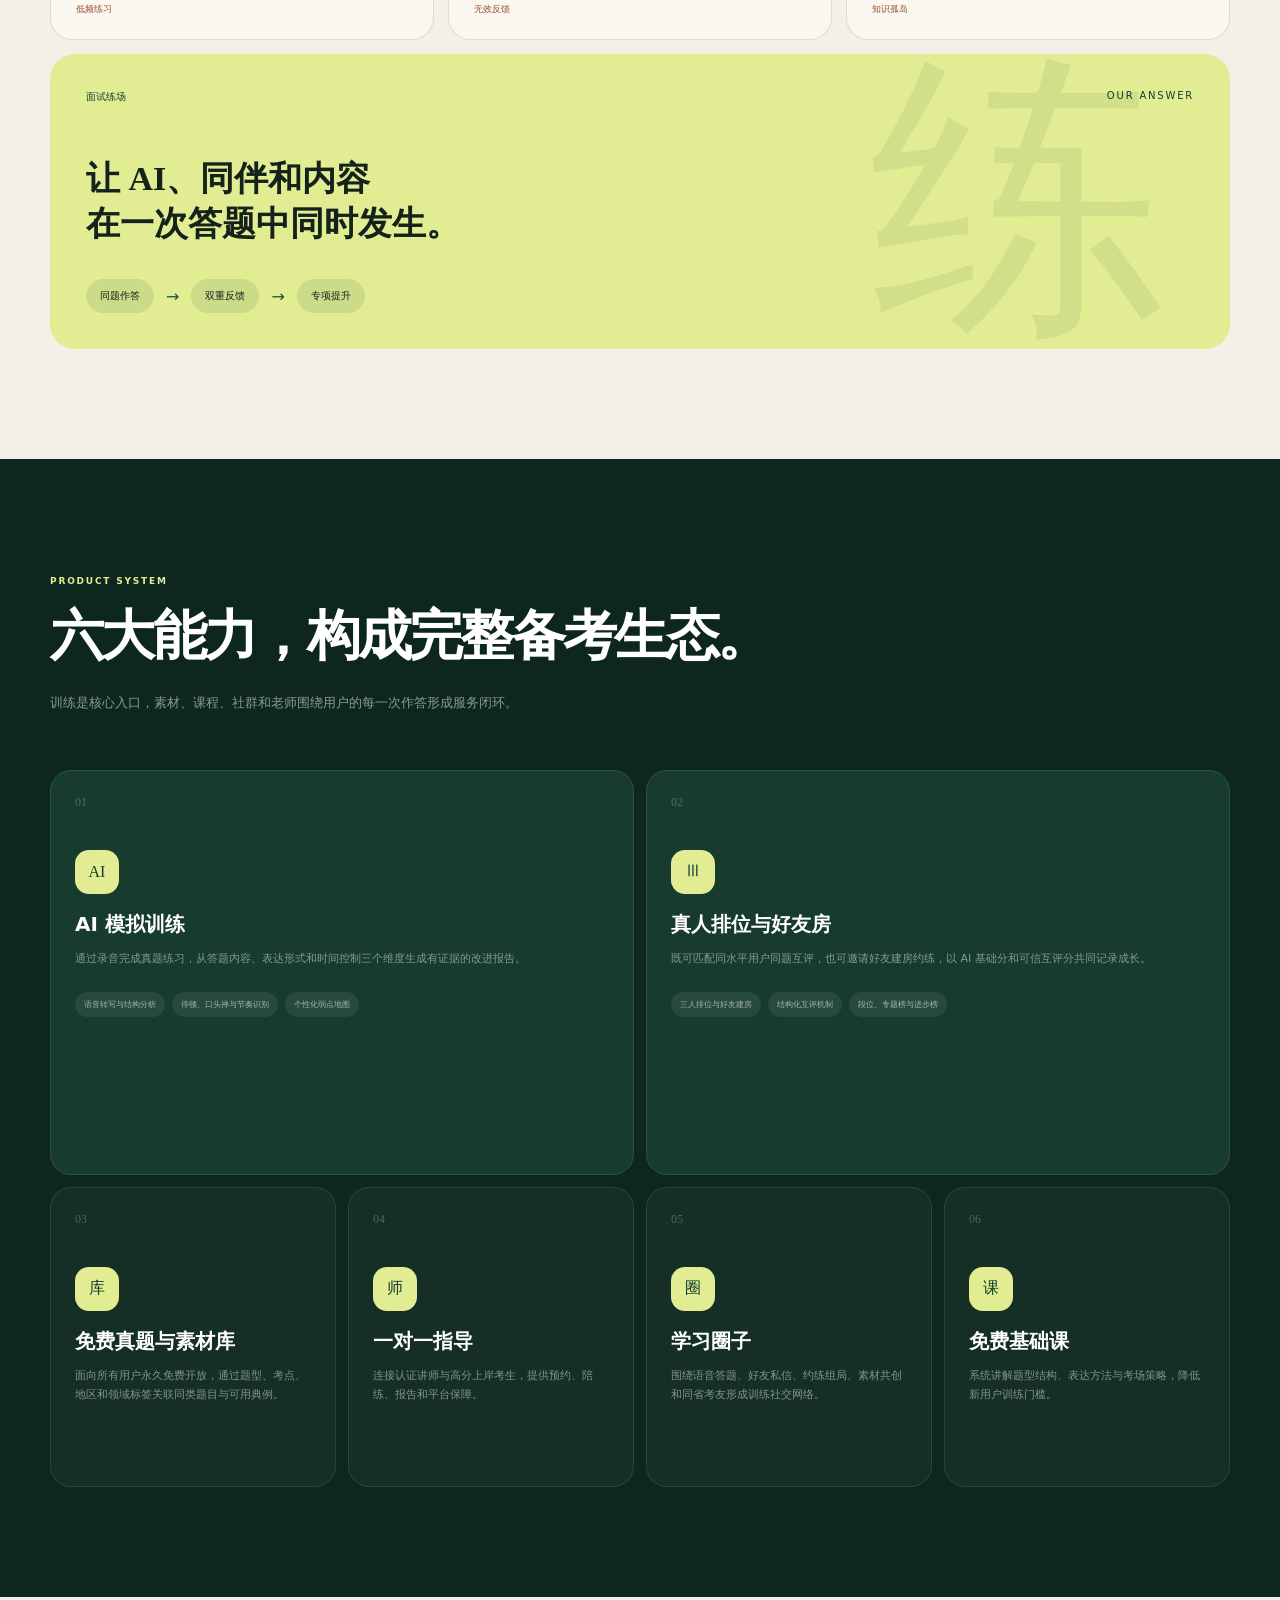
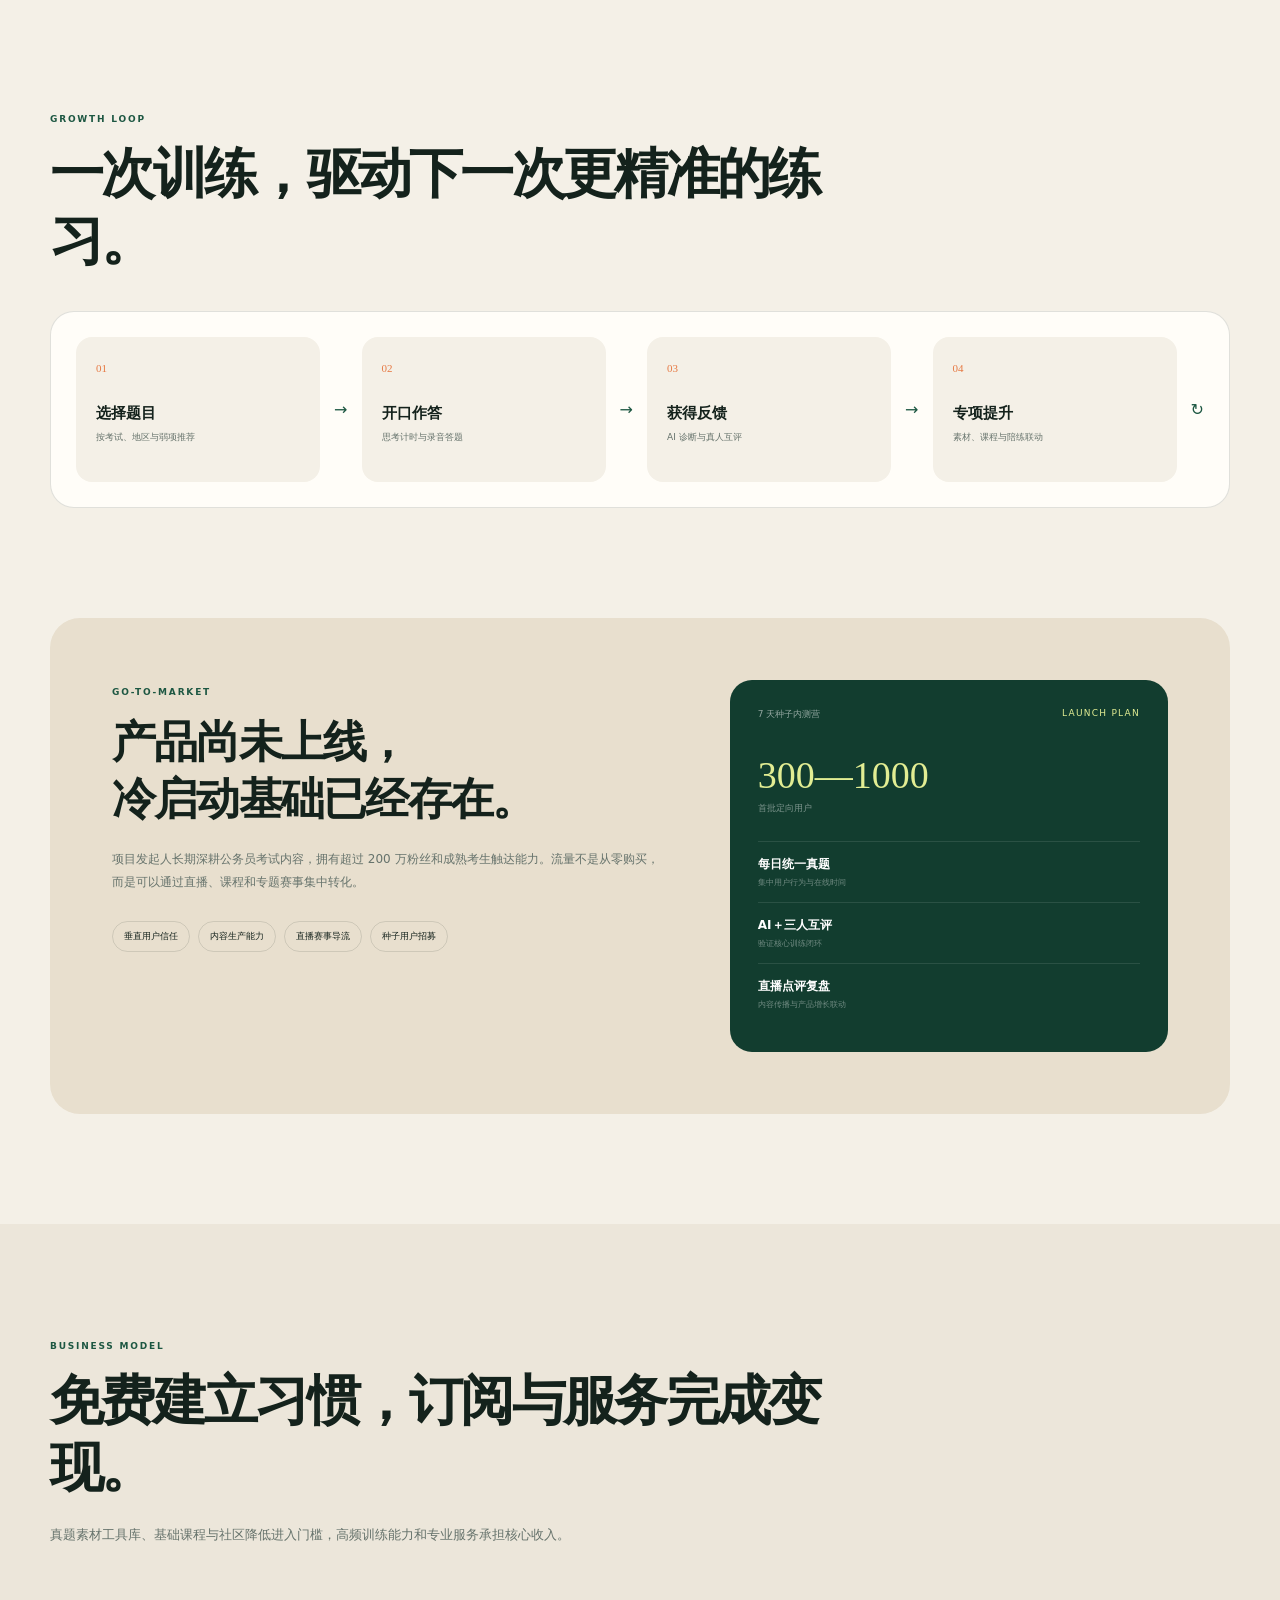
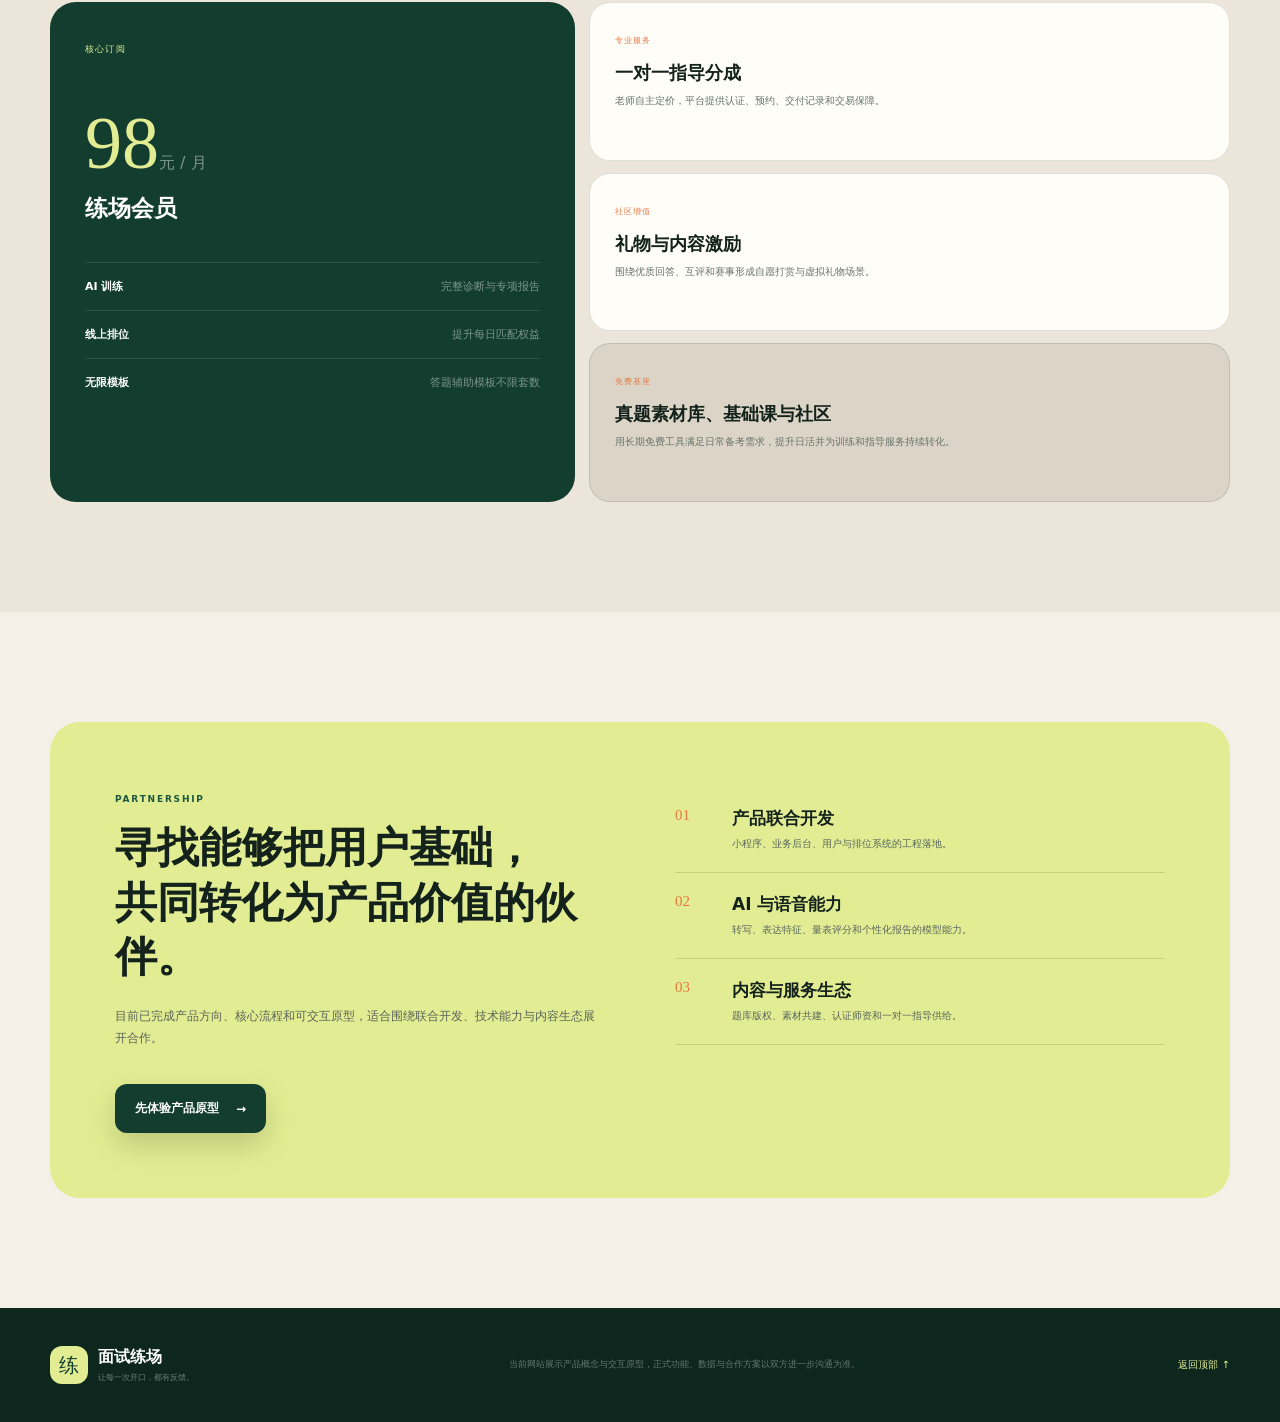
==== commit f9d934f0: "Replace duplicated website with updated business model" ====
--- a/index.html
+++ b/index.html
@@ -162,167 +162,3 @@
   <script src="site.js"></script>
 </body>
 </html>
-<!doctype html>
-<html lang="zh-CN">
-<head>
-  <meta charset="UTF-8" />
-  <meta name="viewport" content="width=device-width, initial-scale=1.0" />
-  <meta name="theme-color" content="#112e24" />
-  <meta name="description" content="面试练场：面向公务员面试考生的 AI 训练、真人排位与知识素材平台。" />
-  <title>面试练场 · 公务员面试智能训练平台</title>
-  <link rel="stylesheet" href="site.css" />
-</head>
-<body>
-  <header class="site-header">
-    <a class="brand" href="#top" aria-label="面试练场首页">
-      <span class="brand-mark">练</span>
-      <span><strong>面试练场</strong><small>INTERVIEW ARENA</small></span>
-    </a>
-    <nav id="site-nav">
-      <a href="#value">产品价值</a>
-      <a href="#features">核心能力</a>
-      <a href="#business">商业模式</a>
-      <a href="#cooperation">合作方向</a>
-    </nav>
-    <a class="header-cta" href="demo.html?v=3">体验原型 <span>↗</span></a>
-    <button class="menu-button" id="menu-button" aria-label="打开导航" aria-expanded="false"><i></i><i></i></button>
-  </header>
-
-  <main id="top">
-    <section class="hero">
-      <div class="hero-grid"></div>
-      <div class="hero-glow"></div>
-      <div class="hero-copy reveal">
-        <div class="hero-label"><i></i> 公务员面试智能训练平台</div>
-        <h1>让每一次开口，<br /><em>都离上岸更近一步。</em></h1>
-        <p>融合 AI 诊断、真人排位、好友建房、智能真题素材库与学习圈子，为考生建立从“知道怎么答”到“真正说得好”的完整训练闭环。</p>
-        <div class="hero-actions">
-          <a class="button primary" href="demo.html?v=3">立即体验产品原型 <span>→</span></a>
-          <a class="button member-button" href="member.html?v=1">体验会员全功能版 <span>PRO</span></a>
-          <a class="button secondary" href="#cooperation">了解合作价值</a>
-        </div>
-        <div class="hero-proof">
-          <div><strong>200万+</strong><span>创始人粉丝矩阵</span></div>
-          <div><strong>6 大</strong><span>核心学习场景</span></div>
-          <div><strong>3 维</strong><span>AI 答题评估</span></div>
-        </div>
-      </div>
-
-      <div class="hero-product reveal delay-one">
-        <div class="orbit orbit-one"></div><div class="orbit orbit-two"></div>
-        <div class="phone-shell">
-          <div class="phone-top"><i></i><span>面试练场</span><b>•••</b></div>
-          <div class="phone-preview" aria-label="面试练场静态界面预览">
-            <div class="preview-header"><small>公务员面试训练场</small><strong>面试练场</strong></div>
-            <div class="preview-hero"><span>AI 陪练 · 真人排位</span><h3>一个人能练，<br />三个人更能练。</h3><p>每一次开口，都能获得反馈。</p><div><b>AI 单练</b><b>线上排位</b></div></div>
-            <div class="preview-friend"><i>友</i><span><strong>好友建房对练</strong><small>邀请考友，轮流作答</small></span><em>创建</em></div>
-            <div class="preview-question"><small>TODAY · 综合分析</small><strong>干部多跑腿，群众少跑路，你怎么看？</strong><span>基层治理　群众意识　数字政府</span></div>
-            <div class="preview-nav"><b>练<small>练场</small></b><b>库<small>素材</small></b><b>圈<small>圈子</small></b><b>我<small>我的</small></b></div>
-          </div>
-          <div class="phone-home"></div>
-        </div>
-        <article class="floating-card ai-card"><span>AI 复盘</span><strong>82 分</strong><small>观点清晰 · 对策待具体</small></article>
-        <article class="floating-card rank-card"><span>线上排位</span><strong>匹配成功</strong><small>同段位 3 人局</small></article>
-      </div>
-    </section>
-
-    <section class="trust-strip">
-      <span>从流量到训练网络</span><i></i><span>从内容到能力数据</span><i></i><span>从单次课程到长期陪练</span>
-    </section>
-
-    <section class="section value-section" id="value">
-      <div class="section-heading reveal">
-        <span class="kicker">WHY NOW</span>
-        <h2>面试培训不缺答案，<br />缺的是高频、真实、可反馈的练习。</h2>
-        <p>传统备考通常停留在看题、背稿和少量模拟。面试练场把练习本身产品化，让用户愿意持续开口，并且每次都知道下一步该改什么。</p>
-      </div>
-      <div class="value-grid">
-        <article class="pain-card reveal"><span>01</span><h3>练习机会不足</h3><p>线下陪练成本高、组织难，考生很难保持稳定的开口频率。</p><i>低频练习</i></article>
-        <article class="pain-card reveal delay-one"><span>02</span><h3>反馈标准模糊</h3><p>只得到“还不错”或一个总分，难以定位内容和表达的真实问题。</p><i>无效反馈</i></article>
-        <article class="pain-card reveal delay-two"><span>03</span><h3>素材不会迁移</h3><p>记住大量案例，却不知道在哪类题目、哪个表达环节中使用。</p><i>知识孤岛</i></article>
-        <article class="solution-card reveal">
-          <div class="solution-top"><span>面试练场</span><em>OUR ANSWER</em></div>
-          <h3>让 AI、同伴和内容<br />在一次答题中同时发生。</h3>
-          <div class="solution-flow"><span>同题作答</span><b>→</b><span>双重反馈</span><b>→</b><span>专项提升</span></div>
-        </article>
-      </div>
-    </section>
-
-    <section class="section feature-section" id="features">
-      <div class="section-heading light reveal">
-        <span class="kicker">PRODUCT SYSTEM</span>
-        <h2>六大能力，构成完整备考生态。</h2>
-        <p>训练是核心入口，素材、课程、社群和老师围绕用户的每一次作答形成服务闭环。</p>
-      </div>
-      <div class="feature-grid">
-        <article class="feature-card featured reveal"><div class="feature-number">01</div><div class="feature-icon">AI</div><h3>AI 模拟训练</h3><p>通过录音完成真题练习，从答题内容、表达形式和时间控制三个维度生成有证据的改进报告。</p><ul><li>语音转写与结构分析</li><li>停顿、口头禅与节奏识别</li><li>个性化弱点地图</li></ul></article>
-        <article class="feature-card featured reveal delay-one"><div class="feature-number">02</div><div class="feature-icon">Ⅲ</div><h3>真人排位与好友房</h3><p>既可匹配同水平用户同题互评，也可邀请好友建房约练，以 AI 基础分和可信互评分共同记录成长。</p><ul><li>三人排位与好友建房</li><li>结构化互评机制</li><li>段位、专题榜与进步榜</li></ul></article>
-        <article class="feature-card reveal"><div class="feature-number">03</div><div class="feature-icon">库</div><h3>真题与智能素材库</h3><p>检索历年真题，通过题型、考点、地区和领域标签智能关联同类题目与可用典例。</p></article>
-        <article class="feature-card reveal delay-one"><div class="feature-number">04</div><div class="feature-icon">师</div><h3>一对一指导</h3><p>连接认证讲师与高分上岸考生，提供预约、陪练、报告和平台保障。</p></article>
-        <article class="feature-card reveal delay-two"><div class="feature-number">05</div><div class="feature-icon">圈</div><h3>学习圈子</h3><p>围绕语音答题、好友私信、约练组局、素材共创和同省考友形成训练社交网络。</p></article>
-        <article class="feature-card reveal delay-three"><div class="feature-number">06</div><div class="feature-icon">课</div><h3>免费基础课</h3><p>系统讲解题型结构、表达方法与考场策略，降低新用户训练门槛。</p></article>
-      </div>
-    </section>
-
-    <section class="section loop-section">
-      <div class="section-heading reveal"><span class="kicker">GROWTH LOOP</span><h2>一次训练，驱动下一次更精准的练习。</h2></div>
-      <div class="loop-track reveal">
-        <article><span>01</span><strong>选择题目</strong><small>按考试、地区与弱项推荐</small></article><b>→</b>
-        <article><span>02</span><strong>开口作答</strong><small>思考计时与录音答题</small></article><b>→</b>
-        <article><span>03</span><strong>获得反馈</strong><small>AI 诊断与真人互评</small></article><b>→</b>
-        <article><span>04</span><strong>专项提升</strong><small>素材、课程与陪练联动</small></article><b>↻</b>
-      </div>
-    </section>
-
-    <section class="section advantage-section">
-      <div class="advantage-panel">
-        <div class="advantage-copy reveal">
-          <span class="kicker">GO-TO-MARKET</span>
-          <h2>产品尚未上线，<br />冷启动基础已经存在。</h2>
-          <p>项目发起人长期深耕公务员考试内容，拥有超过 200 万粉丝和成熟考生触达能力。流量不是从零购买，而是可以通过直播、课程和专题赛事集中转化。</p>
-          <div class="advantage-tags"><span>垂直用户信任</span><span>内容生产能力</span><span>直播赛事导流</span><span>种子用户招募</span></div>
-        </div>
-        <div class="launch-card reveal delay-one">
-          <div class="launch-top"><span>7 天种子内测营</span><em>LAUNCH PLAN</em></div>
-          <div class="launch-metric"><strong>300—1000</strong><span>首批定向用户</span></div>
-          <ol><li><b>每日统一真题</b><small>集中用户行为与在线时间</small></li><li><b>AI＋三人互评</b><small>验证核心训练闭环</small></li><li><b>直播点评复盘</b><small>内容传播与产品增长联动</small></li></ol>
-        </div>
-      </div>
-    </section>
-
-    <section class="section business-section" id="business">
-      <div class="section-heading reveal"><span class="kicker">BUSINESS MODEL</span><h2>免费建立习惯，订阅与服务完成变现。</h2><p>基础课程与社区降低进入门槛，高频训练能力和专业服务承担核心收入。</p></div>
-      <div class="business-grid">
-        <article class="business-main reveal">
-          <span class="plan-label">核心订阅</span><div class="price"><strong>98</strong><span>元 / 月</span></div><h3>练场会员</h3>
-          <ul><li><b>AI 训练</b><span>完整诊断与专项报告</span></li><li><b>线上排位</b><span>提升每日匹配权益</span></li><li><b>智能检索</b><span>标签推荐真题与关联素材</span></li></ul>
-        </article>
-        <div class="business-stack">
-          <article class="revenue-card reveal delay-one"><span>专业服务</span><h3>一对一指导分成</h3><p>老师自主定价，平台提供认证、预约、交付记录和交易保障。</p></article>
-          <article class="revenue-card reveal delay-two"><span>社区增值</span><h3>礼物与内容激励</h3><p>围绕优质回答、互评和赛事形成自愿打赏与虚拟礼物场景。</p></article>
-          <article class="revenue-card muted-card reveal delay-three"><span>免费基座</span><h3>基础课程与学习社区</h3><p>扩大用户覆盖，建立训练习惯，为订阅和指导服务持续转化。</p></article>
-        </div>
-      </div>
-    </section>
-
-    <section class="section cooperation-section" id="cooperation">
-      <div class="cooperation-panel">
-        <div class="cooperation-copy reveal"><span class="kicker">PARTNERSHIP</span><h2>寻找能够把用户基础，<br />共同转化为产品价值的伙伴。</h2><p>目前已完成产品方向、核心流程和可交互原型，适合围绕联合开发、技术能力与内容生态展开合作。</p><a class="button primary dark-button" href="demo.html?v=3">先体验产品原型 <span>→</span></a></div>
-        <div class="cooperation-list reveal delay-one">
-          <article><span>01</span><div><h3>产品联合开发</h3><p>小程序、业务后台、用户与排位系统的工程落地。</p></div></article>
-          <article><span>02</span><div><h3>AI 与语音能力</h3><p>转写、表达特征、量表评分和个性化报告的模型能力。</p></div></article>
-          <article><span>03</span><div><h3>内容与服务生态</h3><p>题库版权、素材共建、认证师资和一对一指导供给。</p></div></article>
-        </div>
-      </div>
-    </section>
-  </main>
-
-  <footer>
-    <div class="footer-brand"><span class="brand-mark">练</span><div><strong>面试练场</strong><small>让每一次开口，都有反馈。</small></div></div>
-    <p>当前网站展示产品概念与交互原型，正式功能、数据与合作方案以双方进一步沟通为准。</p>
-    <a href="#top">返回顶部 ↑</a>
-  </footer>
-
-  <script src="site.js"></script>
-</body>
-</html>
